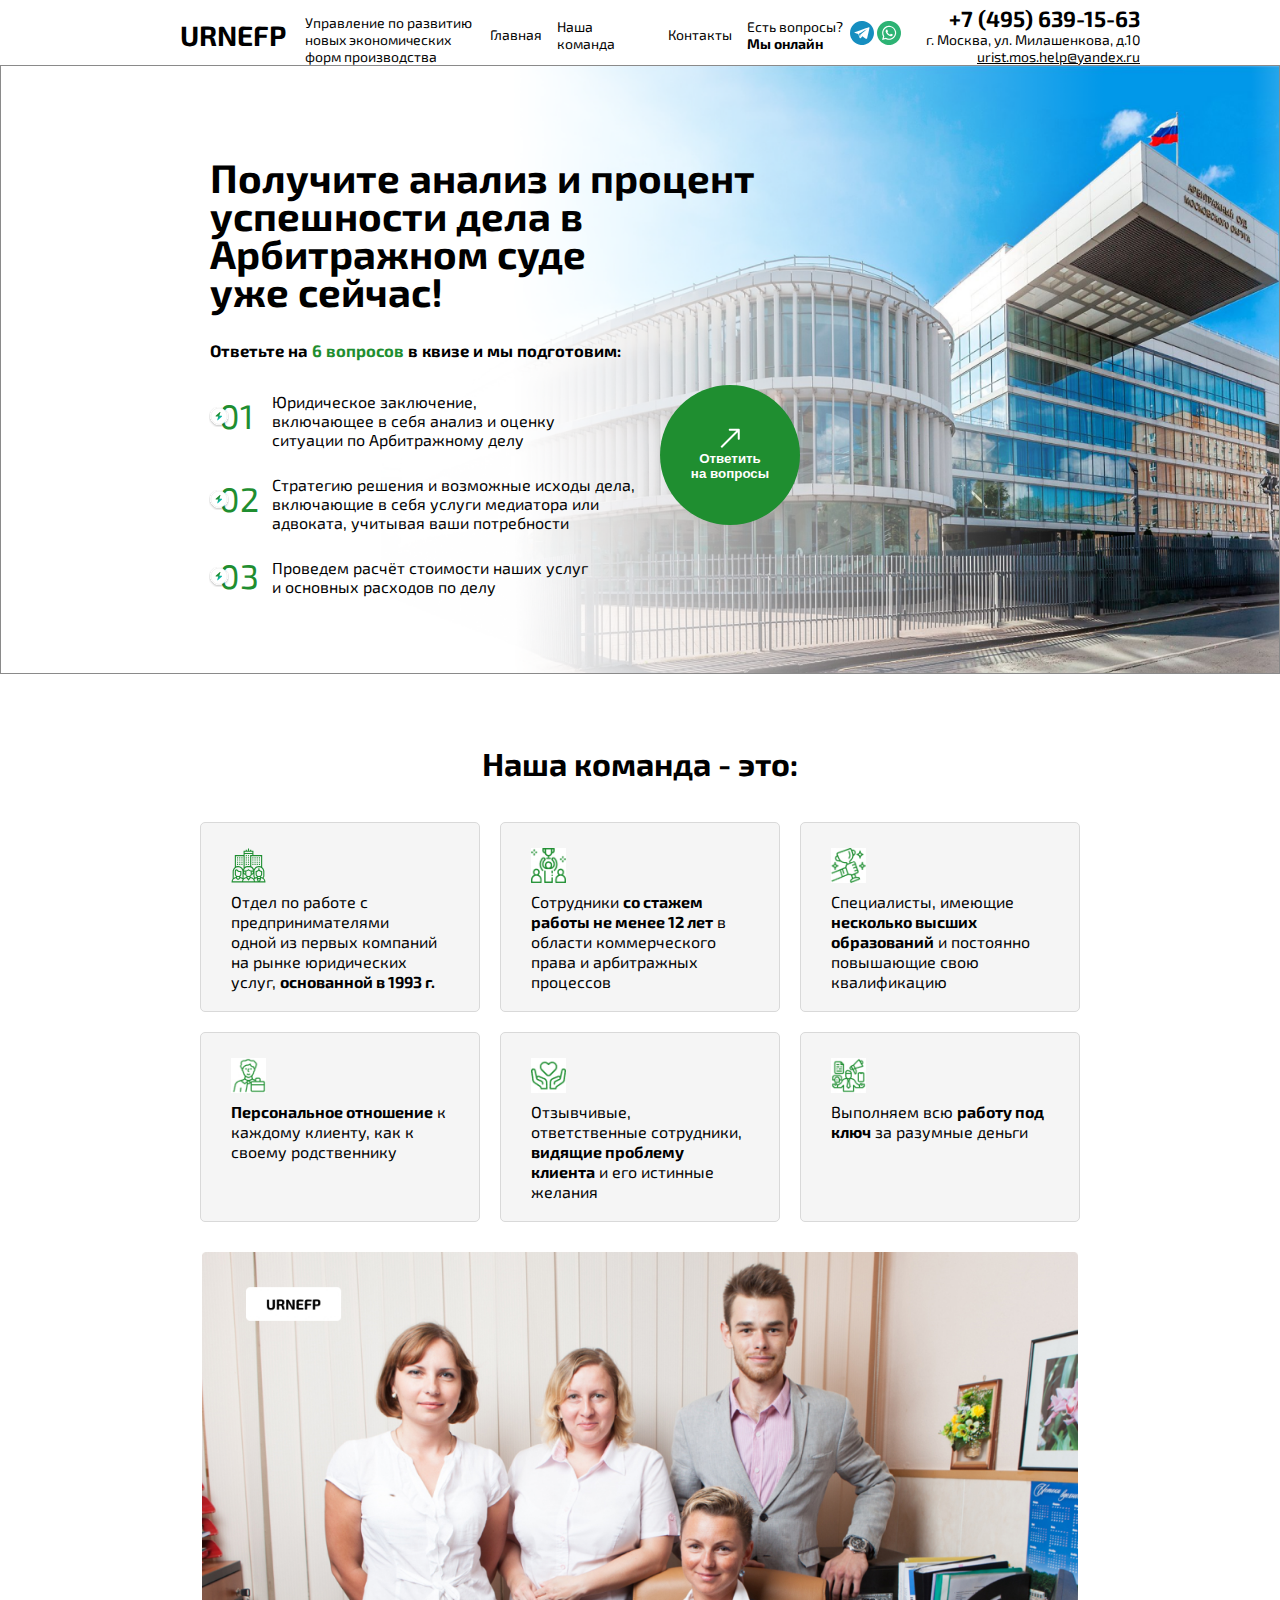
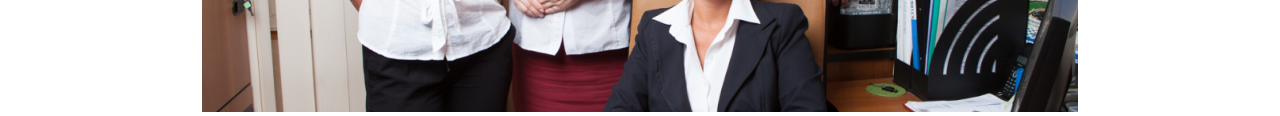
==== index.html @ f5470af8 "added section my-team" ====
<!DOCTYPE html>
<html lang="en">
	<head>
		<meta charset="UTF-8" />
		<meta name="viewport" content="width=device-width, initial-scale=1.0" />
		<title>Оказание юридических услуг</title>
		<link rel="icon" href="https://polotnos.cdnbro.com/posts/0732688-notarius-klipart-55.jpg">
		<link rel="stylesheet" href="style.css" />
		<link rel="preconnect" href="https://fonts.googleapis.com" />
		<link rel="preconnect" href="https://fonts.gstatic.com" crossorigin />
		<link
			href="https://fonts.googleapis.com/css2?family=DM+Sans:opsz,wght@9..40,200;9..40,400;9..40,700&family=Exo+2:ital,wght@0,100..900;1,100..900&display=swap"
			rel="stylesheet"
		/>
	</head>
	<body>
		<header class="header">
			<div class="menu">
				<ul class="menu__list">
					<li class="menu__item logo">
						<h1 class="logo__title">URNEFP</h1>
						<span class="logo__text">
							Управление по развитию новых экономических форм производства
						</span>
					</li>
					<li class="menu__item">
						<ul class="submenu__list">
							<li class="submenu__item">
								<a href="#" class="submenu__link">Главная</a>
							</li>
							<li class="submenu__item">
								<a href="#" class="submenu__link">Наша команда</a>
							</li>
							<li class="submenu__item">
								<a href="#" class="submenu__link">Контакты</a>
							</li>
						</ul>
					</li>
					<li class="menu__item questions__icons">
						<div class="questions">Есть вопросы?<br><b>Мы онлайн</b></div>
							<div class="icons"><?xml version="1.0" standalone="no"?>
							<svg
								version="1.0"
								xmlns="http://www.w3.org/2000/svg"
								width="24"
								height="24"
								viewBox="0 0 512.000000 512.000000"
								preserveAspectRatio="xMidYMid meet"
							>
								<g
									transform="translate(0.000000,512.000000) scale(0.100000,-0.100000)"
									fill="#168ec0"
									stroke="none"
								>
									<path
										d="M2398 5109 c-612 -35 -1199 -301 -1644 -744 -519 -517 -789 -1229
									-743 -1958 12 -186 30 -308 74 -481 44 -176 90 -299 185 -492 126 -258 282
									-476 485 -679 411 -411 955 -674 1525 -735 151 -17 442 -14 595 5 1070 132
									1943 927 2180 1982 102 458 69 986 -90 1420 -20 54 -72 171 -115 260 -294 600
									-805 1056 -1441 1283 -195 71 -448 124 -639 135 -198 12 -239 12 -372 4z
									m1675 -1313 c52 -21 87 -70 87 -121 0 -52 -495 -2246 -515 -2286 -26 -50 -73
									-74 -141 -74 -69 0 -29 -24 -599 363 l-250 169 -195 -184 c-107 -102 -207
									-191 -222 -199 -51 -27 -119 -13 -160 33 -10 11 -81 206 -159 434 -77 228
									-142 415 -143 416 -1 1 -175 49 -386 107 -427 117 -430 119 -430 196 0 26 7
									47 23 64 17 20 334 138 1507 560 817 294 1500 535 1518 536 18 0 47 -6 65 -14z"
									/>
									<path
										d="M2745 2895 c-515 -295 -815 -473 -824 -488 -13 -21 -5 -51 98 -360
									62 -185 116 -337 120 -337 4 0 20 101 35 225 15 124 29 232 32 239 3 7 315
									267 695 577 544 444 689 568 687 584 -2 11 -10 21 -18 22 -8 2 -379 -206 -825
									-462z"
									/>
								</g>
							</svg>
							<svg version="1.0" xmlns="http://www.w3.org/2000/svg"
							width="24" height="24" viewBox="0 0 512.000000 512.000000"
							preserveAspectRatio="xMidYMid meet">

								<g transform="translate(0.000000,512.000000) scale(0.100000,-0.100000)"
								fill="#2db374" stroke="none">
								<path d="M2315 5109 c-800 -83 -1501 -518 -1927 -1196 -604 -961 -490 -2237
								274 -3068 425 -462 951 -737 1583 -827 119 -17 512 -16 635 1 622 86 1148 360
								1572 820 349 378 572 862 650 1406 17 118 17 512 0 630 -59 416 -191 769 -410
								1099 -92 140 -185 254 -315 385 -399 404 -893 653 -1462 737 -123 18 -478 26
								-600 13z m555 -1044 c608 -118 1084 -597 1197 -1205 24 -131 24 -410 -1 -535
								-121 -613 -573 -1071 -1186 -1202 -128 -27 -459 -25 -590 4 -113 25 -237 67
								-341 115 l-75 35 -389 -102 c-246 -65 -391 -98 -392 -91 -2 6 44 179 100 385
								l103 374 -43 86 c-49 97 -102 254 -130 381 -14 66 -18 129 -18 285 0 173 3
								214 23 304 145 645 666 1114 1317 1185 81 8 342 -3 425 -19z"/>
								<path d="M2495 3834 c-141 -19 -192 -30 -275 -56 -437 -139 -762 -506 -851
								-963 -20 -102 -18 -359 4 -462 33 -154 83 -281 163 -414 l33 -55 -61 -222
								c-33 -123 -58 -225 -55 -228 3 -3 107 21 231 54 l227 60 95 -50 c178 -94 342
								-137 549 -145 478 -18 923 244 1142 673 56 110 104 250 124 364 19 106 16 325
								-5 433 -97 500 -493 898 -987 992 -83 15 -279 27 -334 19z m-302 -572 c22 -24
								147 -329 147 -359 0 -33 -14 -57 -71 -126 -27 -32 -49 -67 -49 -77 0 -31 100
								-170 180 -250 83 -83 157 -136 270 -192 114 -57 121 -55 214 58 74 90 81 96
								110 91 17 -3 103 -40 191 -84 l160 -78 3 -48 c5 -80 -23 -155 -77 -208 -128
								-124 -287 -145 -508 -68 -304 106 -518 272 -756 587 -118 158 -187 341 -172
								462 14 117 84 245 158 291 44 26 176 27 200 1z"/>
								</g>
							</svg>
						</div>
					</li>
					<li class="menu__item">
						<address>
							<a class="number" href="">+7 (495) 639-15-63</a>
							<a class="street" href="">г. Москва, ул. Милашенкова, д.10</a>
							<a class="mail" href="">urist.mos.help@yandex.ru</a>
						</address>
					</li>
				</ul>
				</div>
			</div>
		</header>
		<main class="main">
			<section class="container">
				<div class="content">
					<h1 class="content__title">
						Получите анализ и процент успешности дела в Арбитражном суде<br> уже сейчас!
					</h1>
					<h5 class="content__subtitle">
						Ответьте на <span class="green__text">6 вопросов</span> в квизе и мы подготовим:
					</h5>
					<ul class="content__list">
						<li class="content__list__item">
							<img src="/images/marker.svg" class="marker"><span class="list__first green__text">01</span>
							<p class="content__list__text">
								Юридическое заключение,<br> 
								включающее в себя анализ и оценку<br> ситуации по Арбитражному делу
							</p>
						</li>
						<li class="content__list__item">
							<img src="/images/marker.svg" class="marker"><span class="list__second green__text">02</span>
							<p class="content__list__text">
								Стратегию решения и возможные исходы дела,<br>
								включающие в себя услуги медиатора или<br> адвоката, учитывая ваши потребности
								
							</p>
							
						</li>
						<li class="content__list__item">
							<img src="/images/marker.svg" class="marker" style="top:32px"><span class="list__second green__text" style="top:34px">03</span>
							<p class="content__list__text">
								Проведем расчёт стоимости наших услуг<br>
							  и основных расходов по делу
							</p>
						</li>
					</ul>
				</div>
				<button class="btn">
						<a href="#">
							<figure>
								<img src="/images/arrow.svg">
							</figure>
							<p>Ответить<br> на вопросы</p>
						</a>
					</button>
			</section>
			<section class="my_team">
				<h1 class="my_team__title">Наша команда - это:</h1>
				<div class="my_team__desc">
					<div class="my_team__card_founded my__team_cards">
						<figure>
							<img class="my_team__pict" src="/images/card_founded.svg" alt="">
						</figure>
						<p class="card_founded__text">
							Отдел по работе с предпринимателями<br> одной из первых компаний на рынке юридических услуг, <strong>основанной в 1993 г.</strong>
						</p>
					</div>
					<div class="my_team__card_experience my__team_cards">
						<figure>
							<img class="my_team__pict" src="/images/card_experience.jpg" alt="">
						</figure>
						<p class="card_experience__text">
							Сотрудники <strong>со стажем работы не менее 12 лет</strong> в области коммерческого права и арбитражных процессов
						</p>
					</div>
					<div class="my_team__card_higher_educ my__team_cards">
						<figure>
							<img class="my_team__pict" src="/images/card_higher_educ.jpg" alt="">
						</figure>
						<p class="card_higher_educ__text">
							Специалисты, имеющие <strong>несколько высших образований</strong> и постоянно повышающие свою квалификацию
						</p>
					</div>
					
					<div class="my_team__card_relatives my__team_cards">
						<figure>
							<img class="my_team__pict" src="/images/card_relatives.jpg" alt="">
						</figure>
						<p class="card_relatives__text">
							<strong>Персональное отношение</strong> к каждому клиенту, как к своему родственнику
						</p>
					</div>
					<div class="my_team__card_issue my__team_cards">
						<figure>
							<img class="my_team__pict" src="/images/card_issue.jpg" alt="">
						</figure>
						<p class="card_issue__text">
							Отзывчивые, ответственные сотрудники, <strong>видящие проблему клиента</strong> и его истинные желания
						</p>
					</div>
					<div class="my_team__card_turnkey_work my__team_cards">
						<figure>
							<img class="my_team__pict" src="/images/card_turnkey_work.jpg" alt="">
						</figure>
						<p class="card_turnkey_work__text">
							Выполняем всю <strong>работу под ключ</strong> за разумные деньги
						</p>
					</div>
				</div>
				<figure class="my_team__our_pict">
					<img src="/images/my_team.jpg" alt="">
				</figure>
			</section>
		</main>
	</body>
</html>
---- style.css ----
*,
*::after,
*::before {
	box-sizing: border-box;
	margin: 0;
	padding: 0;
}

html {
	box-sizing: inherit;
}

body {
	font-family: 'Exo 2';
	font-weight: 400;
	font-size: 20px;
}

li {
	list-style-type: none;
}

a {
	text-decoration: none;
	color: black;
	display: block;
}

.green__text {
	color: #1f8e30;
}

.menu {
	display: flex;
	justify-content: center;
	align-items: center;
	margin-top: 4px;
}

.menu__list {
	display: flex;
	justify-content: space-between;
	align-items: center;
	gap: 15px;
	width: 1000px;
	font-size: 14px;
}

.submenu__list {
	display: flex;
	gap: 15px;
	width: 242px;
	align-items: center;
}

.logo {
	display: flex;
	justify-content: space-between;
	align-items: center;
	width: 500px;
}

.logo__title {
	margin-left: 40px;
	font-size: 28px;
}

.logo__text {
	margin-right: 0px;
	font-size: 14px;
	width: 170px;
	line-height: 17px;
	margin-top: 10px;
}

.questions__icons {
	display: flex;
	align-items: center;
	gap: 7px;
	width: 236px;
}

.questions {
	line-height: 17px;
}

address {
	font-style: normal;
	text-align: right;
	width: 220px;
}

.number {
	font-size: 22px;
	font-weight: bold;
}

.mail {
	text-decoration: underline;
}

.container {
	width: 100%;
	height: 609px;
	border: 1px solid #8a8a8a;
	background-image: url(/images/bg.png);
	background-position: 380px 0px;
	background-repeat: no-repeat;
	background-size: 1070px;
	display: flex;
	justify-content: center;
	align-items: center;
}

.content {
	margin-left: -120px;
	margin-top: 14px;
	max-width: 600px;
	flex-direction: column;
}

.content__title {
	line-height: 38px;
}

.content__subtitle {
	padding: 30px 0;
}

.content__list {
	font-size: 16px;
	margin-left: 62px;
}

.content__list__item {
	margin-bottom: 0px;
	line-height: 19px;
}

.content__list__item:nth-child(1) {
	margin-top: -24px;
}

.list__first {
	position: relative;
	left: -73px;
	top: 40px;
	font-size: 34px;
}

.marker {
	position: relative;
	height: 20px;
	z-index: 100;
	left: -63px;
	top: 38px;
}

.list__second {
	position: relative;
	left: -73px;
	top: 40px;
	font-size: 34px;
}

.btn {
	position: relative;
	left: -150px;
	top: 85px;
	height: 140px;
	width: 140px;
	font-weight: bold;
	color: white;
	border: 0px;
	background-color: #1f8e30;
	border-radius: 100px;
	& > a {
		color: white;
	}
}

.my_team {
	display: flex;
	justify-content: center;
	align-items: center;
	flex-flow: row wrap;
	gap: 30px;
}

.my_team__title {
	width: 100%;
	margin-top: 70px;
	margin-bottom: 10px;
	text-align: center;
	font-size: 32px;
	font-weight: 700;
}

.my_team__desc {
	display: flex;
	align-items: center;
	justify-content: center;
	width: 1100px;
	flex-flow: row wrap;
	gap: 20px;
}

.my__team_cards {
	width: 280px;
	height: 190px;
	border-radius: 5px;
	border: 1px solid #d9d9d9;
	background-color: #f5f5f5;
	padding: 30px 30px;
}

.my__team_cards p {
	font-size: 16px;
	line-height: 20px;
}

.my_team__pict {
	margin-top: -5px;
	margin-bottom: 5px;
	height: 35px;
}

.my_team__our_pict img {
	height: 460px;
	border-radius: 5px, 5px, 0px, 0px;
}
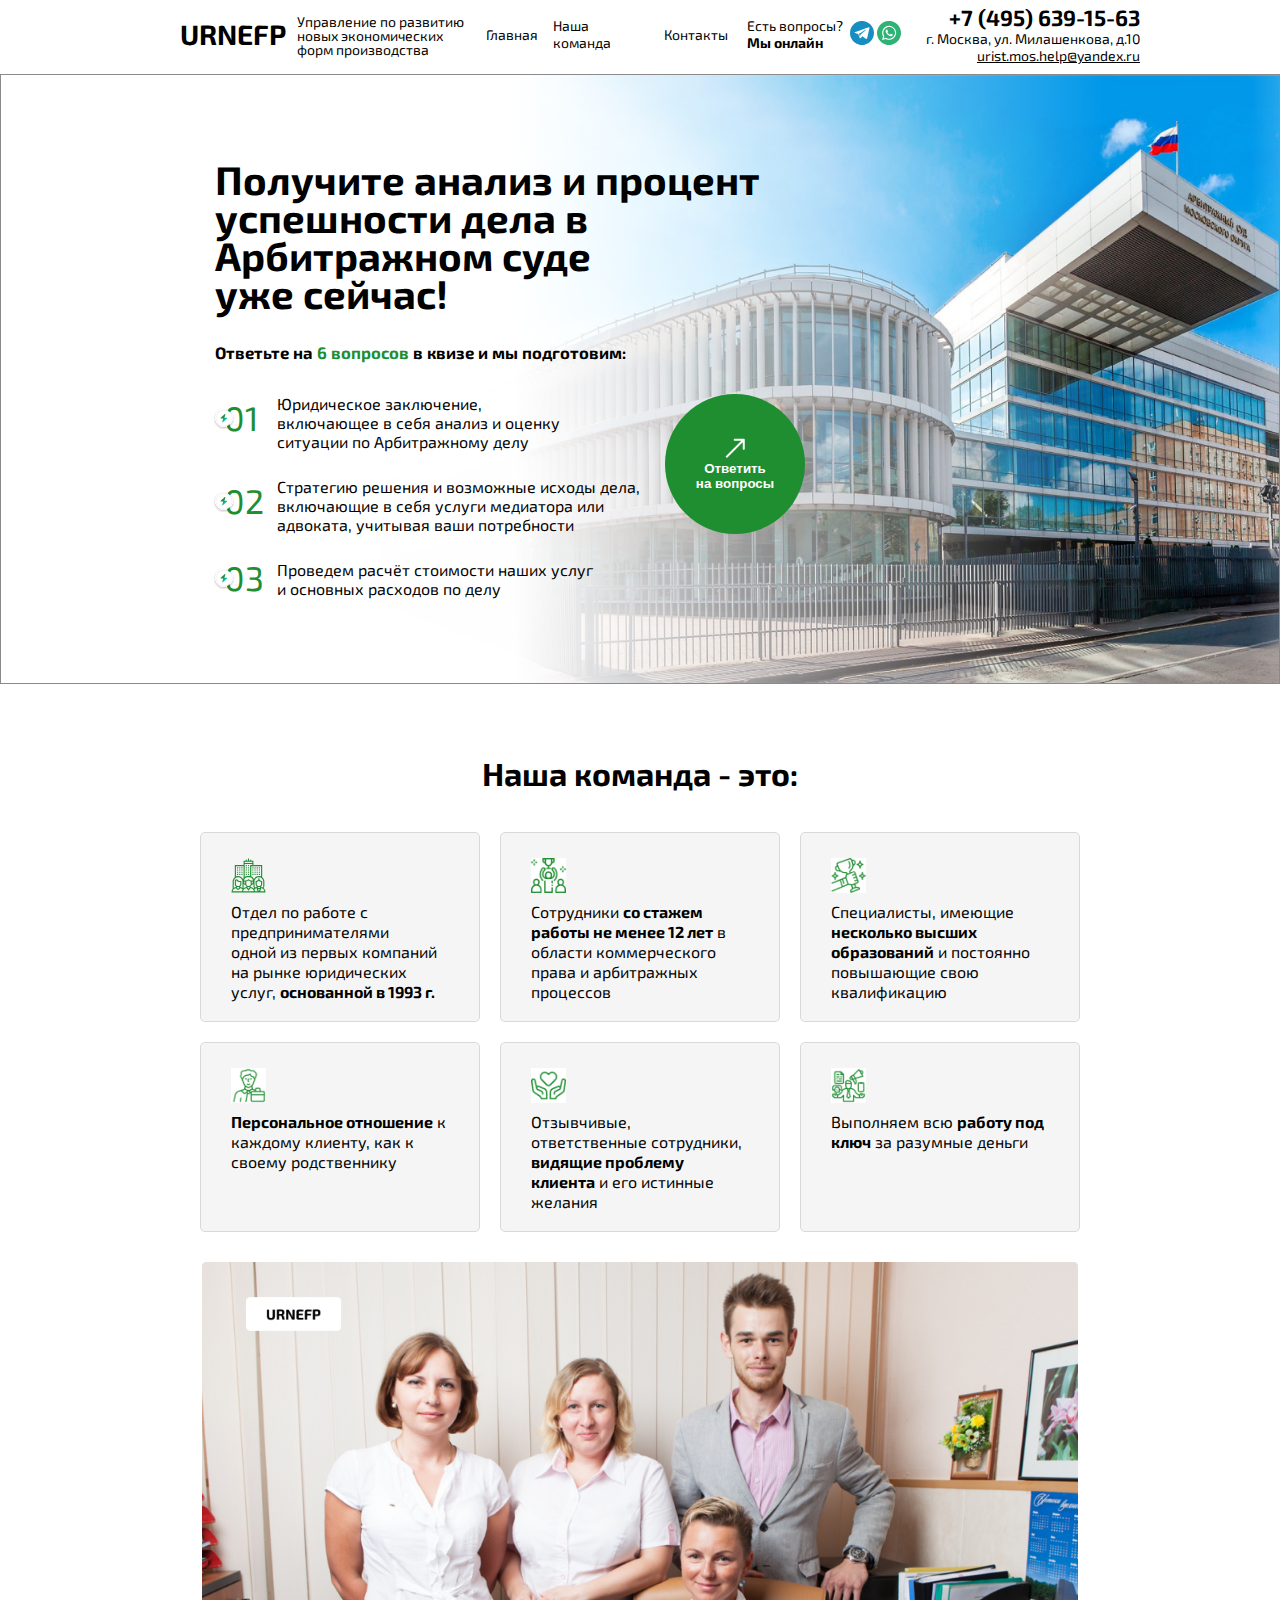
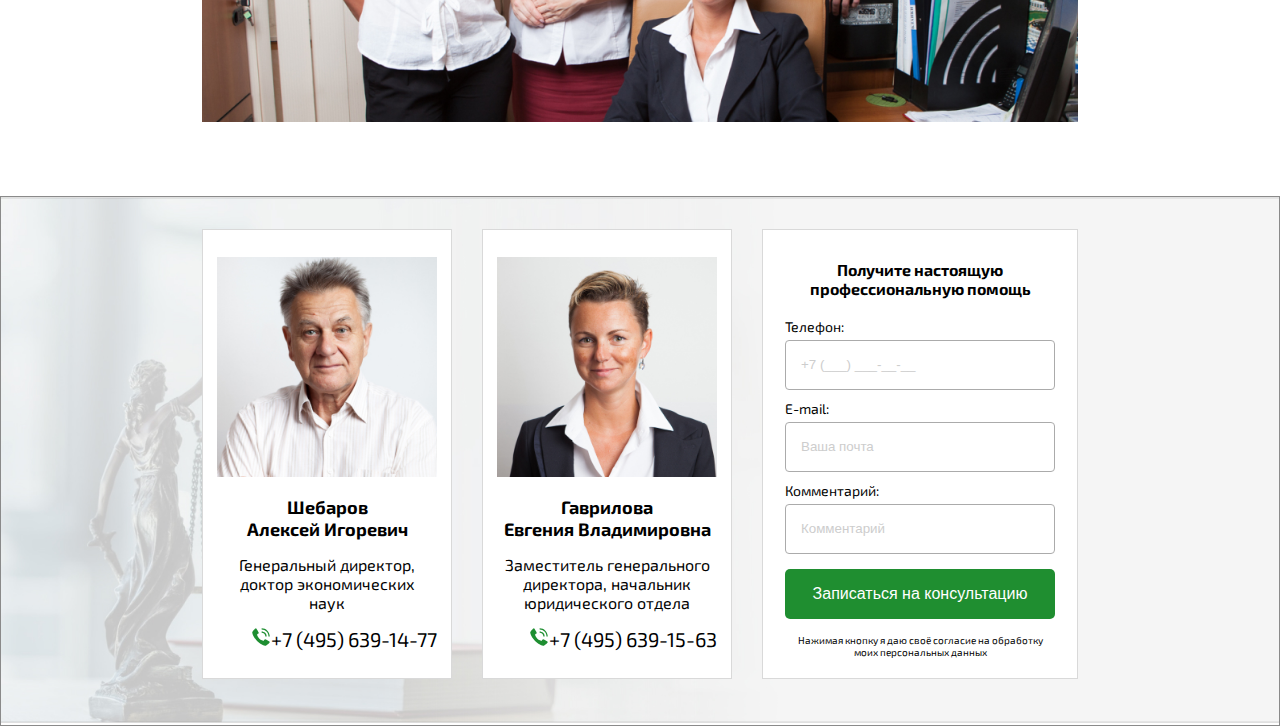
==== commit a873f0a2: "added section with administration cards and form" ====
--- a/index.html
+++ b/index.html
@@ -103,9 +103,9 @@
 					</li>
 					<li class="menu__item">
 						<address>
-							<a class="number" href="">+7 (495) 639-15-63</a>
+							<a class="number" href="tel:+74956391563">+7 (495) 639-15-63</a>
 							<a class="street" href="">г. Москва, ул. Милашенкова, д.10</a>
-							<a class="mail" href="">urist.mos.help@yandex.ru</a>
+							<a class="mail" href="mailto:urist.mos.help@yandex.ru">urist.mos.help@yandex.ru</a>
 						</address>
 					</li>
 				</ul>
@@ -213,6 +213,56 @@
 					<img src="/images/my_team.jpg" alt="">
 				</figure>
 			</section>
+			<section class="administration__help_form">
+				<div class="administration_container">
+
+					<div class="administration__card">
+						<figure class="administration__image">
+							<img src="/images/director_photo.jpg" alt="">
+						</figure>
+						<h3 class="administration__name">Шебаров<br> Алексей Игоревич</h3>
+						<div class="administration__desc">
+							<p>Генеральный директор, доктор экономических наук</p>
+						</div>
+						<address class="administration__telephone">
+							<a href="tel:+74956391477"><img src="/images/telephone_logo.svg" alt="">+7 (495) 639-14-77</a>
+						</address>
+					</div>
+
+					<div class="administration__card">
+						<figure class="administration__image">
+							<img src="/images/deputy_director_photo.jpg" alt="">
+						</figure>
+						<h3 class="administration__name">Гаврилова<br> Евгения Владимировна</h3>
+						<div class="administration__desc">
+							<p>Заместитель генерального директора, начальник юридического отдела</p>
+						</div>
+						<address class="administration__telephone">
+							<a href="tel:+74956391563"><img src="/images/telephone_logo.svg" alt="">+7 (495) 639-15-63</a>
+						</address>
+					</div>
+
+					<div class="help_form">
+						<h3 class="help_form__title">Получите настоящую профессиональную помощь</h3>
+						<form action="">
+							<label for="tel">Телефон:<br><input name="tel" type="tel" placeholder="+7 (___) ___-__-__"></label>
+							<label for="email">E-mail:<br><input name="email" type="email" placeholder="Ваша почта"></label>
+							<label for="comment">Комментарий:<br><input name="comment" type="text" placeholder="Комментарий"></label>
+						</form>
+						<div class="help_form__button">
+							<button>
+								<a href="#">Записаться на консультацию</a>
+							</button>
+						</div>
+						<div class="help_form__agree_desc">
+							<p>Нажимая кнопку я даю своё согласие на обработку моих персональных данных</p>
+						</div>
+
+					</div>
+
+				</div>
+
+			</section>
 		</main>
 	</body>
 </html>
--- a/style.css
+++ b/style.css
@@ -34,14 +34,15 @@
 	display: flex;
 	justify-content: center;
 	align-items: center;
-	margin-top: 4px;
+	padding-top: 4px;
+	padding-bottom: 10px;
 }
 
 .menu__list {
 	display: flex;
 	justify-content: space-between;
 	align-items: center;
-	gap: 15px;
+	gap: 19px;
 	width: 1000px;
 	font-size: 14px;
 }
@@ -66,11 +67,10 @@
 }
 
 .logo__text {
-	margin-right: 0px;
 	font-size: 14px;
 	width: 170px;
-	line-height: 17px;
-	margin-top: 10px;
+	line-height: 14px;
+	margin-top: 4px;
 }
 
 .questions__icons {
@@ -87,6 +87,7 @@
 address {
 	font-style: normal;
 	text-align: right;
+
 	width: 220px;
 }
 
@@ -100,21 +101,20 @@
 }
 
 .container {
+	display: flex;
+	justify-content: center;
+	align-items: center;
 	width: 100%;
-	height: 609px;
+	height: 610px;
 	border: 1px solid #8a8a8a;
 	background-image: url(/images/bg.png);
 	background-position: 380px 0px;
 	background-repeat: no-repeat;
 	background-size: 1070px;
-	display: flex;
-	justify-content: center;
-	align-items: center;
 }
 
 .content {
-	margin-left: -120px;
-	margin-top: 14px;
+	margin-left: -110px;
 	max-width: 600px;
 	flex-direction: column;
 }
@@ -185,6 +185,7 @@
 	align-items: center;
 	flex-flow: row wrap;
 	gap: 30px;
+	margin-bottom: 70px;
 }
 
 .my_team__title {
@@ -229,3 +230,124 @@
 	height: 460px;
 	border-radius: 5px, 5px, 0px, 0px;
 }
+
+.administration__help_form {
+	display: flex;
+	justify-content: center;
+	align-items: center;
+	border: 0.5px solid #8a8a8a;
+	height: 530px;
+	background-image: url(/images/bg_help_form.jpg);
+	background-size: 1530px;
+	background-repeat: no-repeat;
+}
+
+.administration_container {
+	display: flex;
+	justify-content: center;
+	align-items: center;
+	gap: 30px;
+	width: 876px;
+	margin-top: -65px;
+}
+
+.administration__card {
+	display: flex;
+	justify-content: center;
+	align-items: center;
+	flex-direction: column;
+	gap: 15px;
+	width: 250px;
+	height: 450px;
+	border: 1px solid black;
+	text-align: center;
+	margin-top: 50px;
+	padding: 20px;
+	background-color: #ffffff;
+	border: 1px solid #d9d9d9;
+}
+
+.administration__image img {
+	height: 220px;
+}
+
+.administration__name {
+	font-size: 18px;
+}
+
+.administration__desc {
+	font-size: 16px;
+}
+
+.help_form {
+	margin-top: 50px;
+	display: flex;
+	gap: 10px;
+	flex-direction: column;
+	align-items: center;
+	width: 100%;
+	height: 450px;
+	background-color: #ffffff;
+	border: 1px solid #d9d9d9;
+}
+
+.help_form__title {
+	text-align: center;
+	font-size: 16px;
+	padding: 30px 10px 10px 10px;
+}
+
+form {
+	display: flex;
+	flex-direction: column;
+	justify-content: center;
+	align-items: center;
+	gap: 10px;
+}
+
+form > label {
+	font-size: 14px;
+}
+
+label > input {
+	border: 1px solid #ababab;
+	background-color: #ffffff;
+	width: 270px;
+	height: 50px;
+	padding: 20px 15px;
+	border-radius: 4px;
+	margin: 5px 0px 0px 0px;
+}
+
+label > input::placeholder {
+	color: #cdcdcd;
+}
+
+.help_form__button {
+	display: flex;
+	justify-content: center;
+	align-items: center;
+	height: 60px;
+}
+
+.help_form__button button {
+	width: 270px;
+	height: 50px;
+	padding: 10px, 0px;
+	background-color: #1f8e30;
+	border: 0px;
+	border-radius: 5px;
+	& > a {
+		color: #ffffff;
+		font-size: 16px;
+	}
+}
+
+.help_form__agree_desc {
+	font-size: 10px;
+}
+
+.help_form__agree_desc {
+	text-align: center;
+	width: 270px;
+}
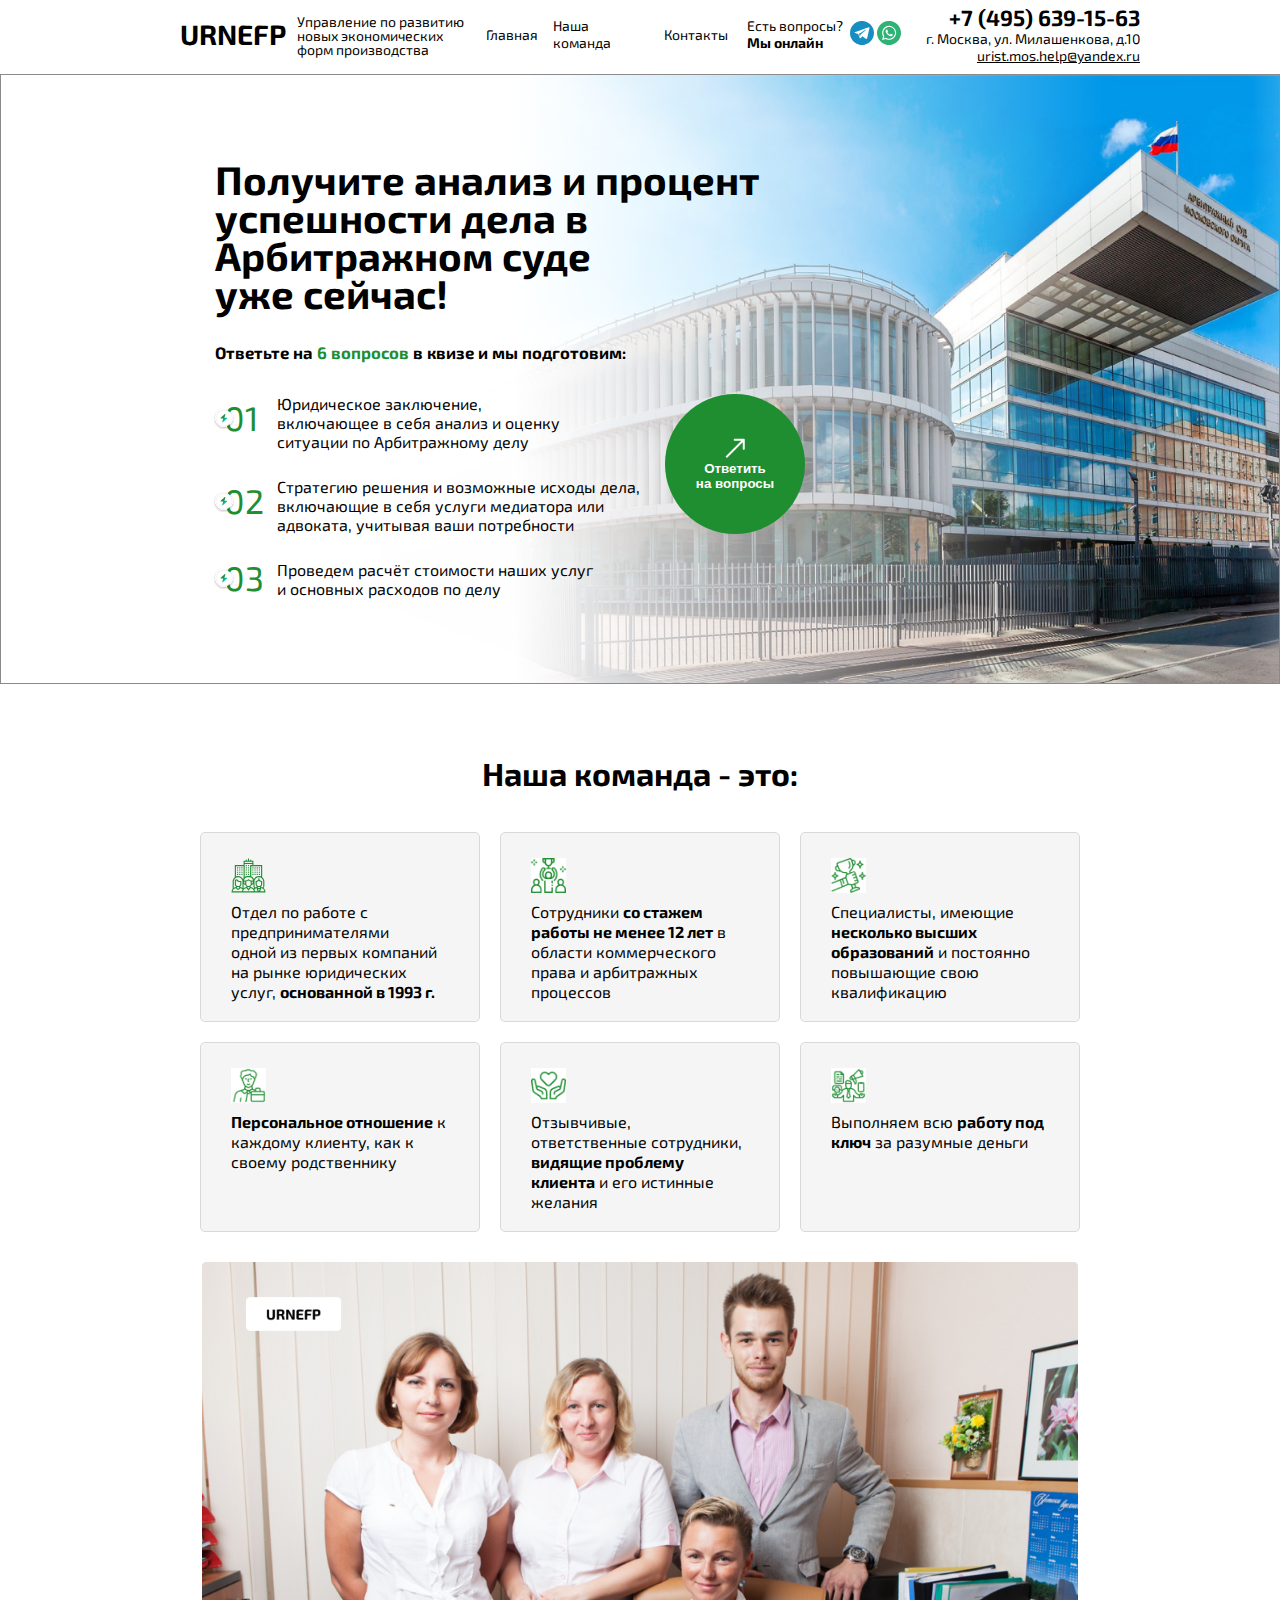
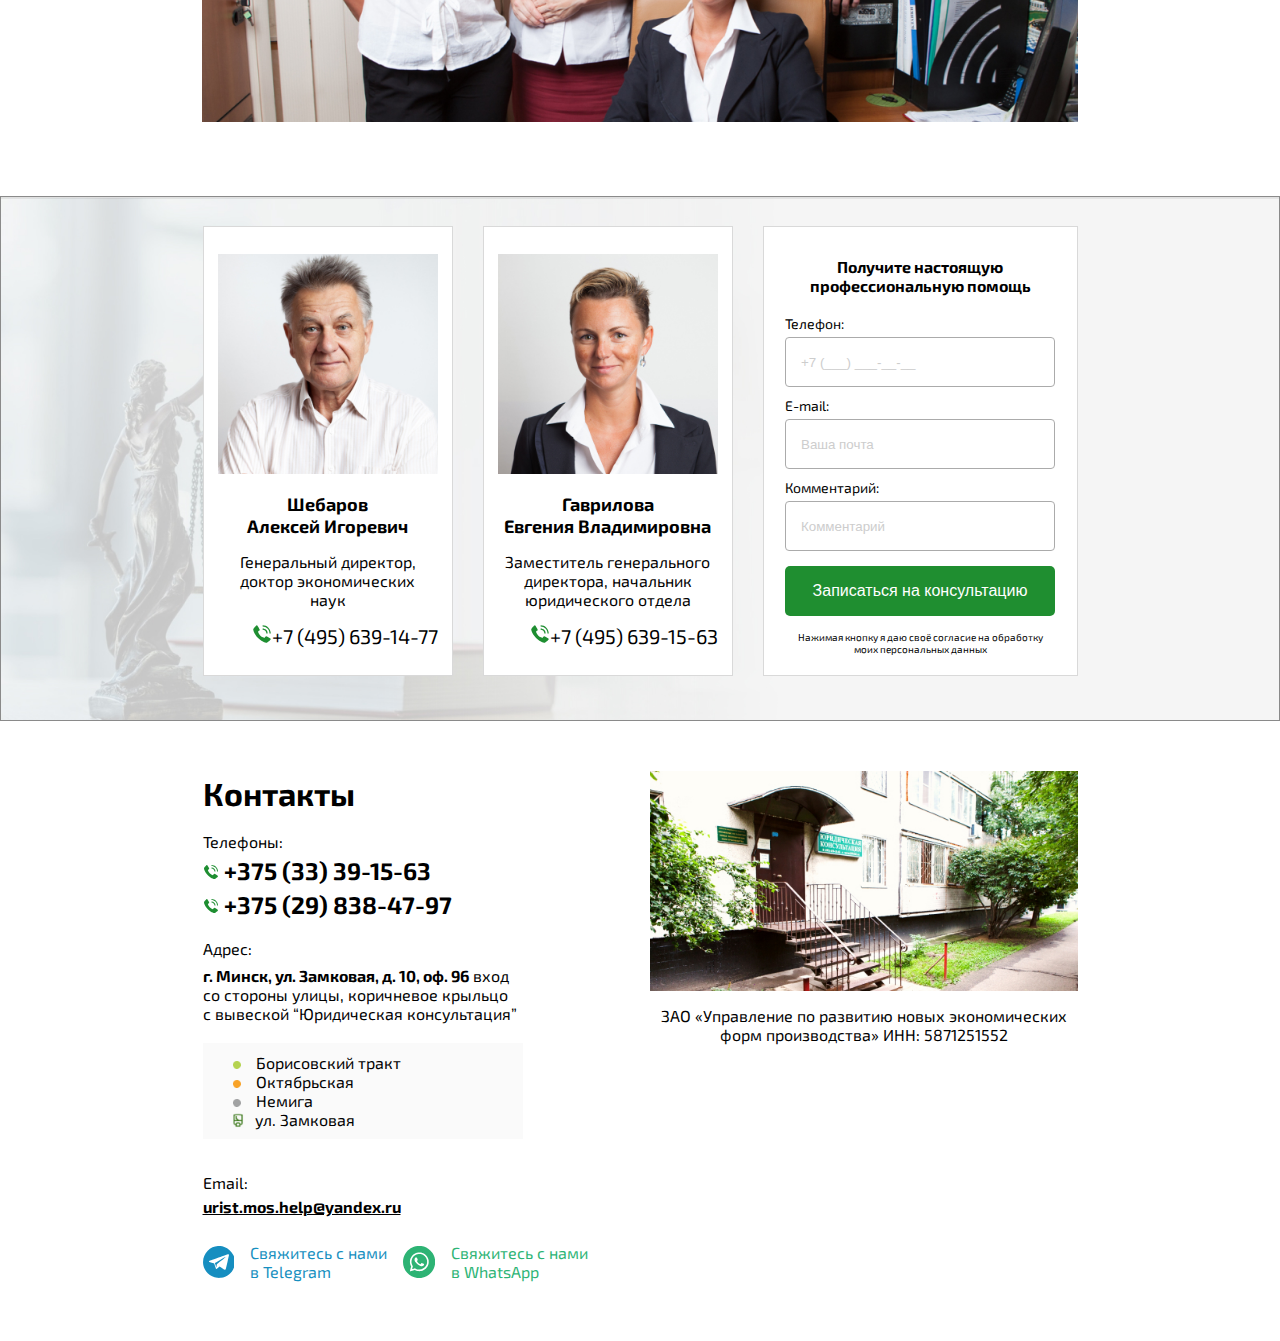
==== commit 8070b0ec: "added section 'contacts'" ====
--- a/index.html
+++ b/index.html
@@ -263,6 +263,124 @@
 				</div>
 
 			</section>
+			<section class="contacts">
+				<div class="contacts__container">
+					<div class="contacts__info">
+						<h1 class="contacts__info_title">Контакты</h1>	
+						<address class="contacts__info_numbers">
+							<span>Телефоны:</span>
+							<a href="tel:+375336391563"><img src="/images/telephone_logo.svg" alt="">
+								+375 (33) 39-15-63
+							</a>
+							<a href="tel:+375298384797"><img src="/images/telephone_logo.svg" alt="">
+								+375 (29) 838-47-97
+							</a>
+						</address>
+						<div class="contacts__info_address">
+								<span>Адрес:</span>
+								<br>
+								<p>
+									<b>г. Минск, ул. Замковая, д. 10, оф. 96</b> вход со стороны улицы, коричневое крыльцо с вывеской “Юридическая консультация”
+								</p>
+						</div>
+						<div class="contacts__info_metro-way">
+							<ul class="contacts__info_metro-way_list">
+								<li class="contacts__info_metro-way_list-item metro-way_list-item-green">
+									Борисовский тракт
+								</li>
+								<li class="contacts__info_metro-way_list-item metro-way_list-item-orange">
+									Октябрьская
+								</li>
+								<li class="contacts__info_metro-way_list-item metro-way_list-item-gray">
+									Немига
+								</li>
+								<li class="contacts__info_metro-way_list-item metro-way_list-item-exit">
+									ул. Замковая
+								</li>
+							</ul>
+						</div>
+						<address class="contacts__info_email">
+							<span>Email:</span>
+							<a href="mailto:urist.mos.help@yandex.ru">urist.mos.help@yandex.ru</a>
+						</address>
+						<div class="contacts__info_call-with-me">
+							<div class="contacts__info_call-with-me__tg">
+								<svg
+								version="1.0"
+								xmlns="http://www.w3.org/2000/svg"
+								width="50"
+								height="50"
+								viewBox="0 0 512.000000 512.000000"
+								preserveAspectRatio="xMidYMid meet"
+							>
+								<g
+									transform="translate(0.000000,512.000000) scale(0.100000,-0.100000)"
+									fill="#168ec0"
+									stroke="none"
+								>
+									<path
+										d="M2398 5109 c-612 -35 -1199 -301 -1644 -744 -519 -517 -789 -1229
+									-743 -1958 12 -186 30 -308 74 -481 44 -176 90 -299 185 -492 126 -258 282
+									-476 485 -679 411 -411 955 -674 1525 -735 151 -17 442 -14 595 5 1070 132
+									1943 927 2180 1982 102 458 69 986 -90 1420 -20 54 -72 171 -115 260 -294 600
+									-805 1056 -1441 1283 -195 71 -448 124 -639 135 -198 12 -239 12 -372 4z
+									m1675 -1313 c52 -21 87 -70 87 -121 0 -52 -495 -2246 -515 -2286 -26 -50 -73
+									-74 -141 -74 -69 0 -29 -24 -599 363 l-250 169 -195 -184 c-107 -102 -207
+									-191 -222 -199 -51 -27 -119 -13 -160 33 -10 11 -81 206 -159 434 -77 228
+									-142 415 -143 416 -1 1 -175 49 -386 107 -427 117 -430 119 -430 196 0 26 7
+									47 23 64 17 20 334 138 1507 560 817 294 1500 535 1518 536 18 0 47 -6 65 -14z"
+									/>
+									<path
+										d="M2745 2895 c-515 -295 -815 -473 -824 -488 -13 -21 -5 -51 98 -360
+									62 -185 116 -337 120 -337 4 0 20 101 35 225 15 124 29 232 32 239 3 7 315
+									267 695 577 544 444 689 568 687 584 -2 11 -10 21 -18 22 -8 2 -379 -206 -825
+									-462z"
+									/>
+								</g>
+								</svg>
+								<a href="#">Свяжитесь с нами в Telegram</a>
+							</div>
+							<div class="contacts__info_call-with-me__whatsapp">
+								<svg version="1.0" xmlns="http://www.w3.org/2000/svg"
+							width="52" height="52" viewBox="0 0 512.000000 512.000000"
+							preserveAspectRatio="xMidYMid meet">
+
+								<g transform="translate(0.000000,512.000000) scale(0.100000,-0.100000)"
+								fill="#2db374" stroke="none">
+								<path d="M2315 5109 c-800 -83 -1501 -518 -1927 -1196 -604 -961 -490 -2237
+								274 -3068 425 -462 951 -737 1583 -827 119 -17 512 -16 635 1 622 86 1148 360
+								1572 820 349 378 572 862 650 1406 17 118 17 512 0 630 -59 416 -191 769 -410
+								1099 -92 140 -185 254 -315 385 -399 404 -893 653 -1462 737 -123 18 -478 26
+								-600 13z m555 -1044 c608 -118 1084 -597 1197 -1205 24 -131 24 -410 -1 -535
+								-121 -613 -573 -1071 -1186 -1202 -128 -27 -459 -25 -590 4 -113 25 -237 67
+								-341 115 l-75 35 -389 -102 c-246 -65 -391 -98 -392 -91 -2 6 44 179 100 385
+								l103 374 -43 86 c-49 97 -102 254 -130 381 -14 66 -18 129 -18 285 0 173 3
+								214 23 304 145 645 666 1114 1317 1185 81 8 342 -3 425 -19z"/>
+								<path d="M2495 3834 c-141 -19 -192 -30 -275 -56 -437 -139 -762 -506 -851
+								-963 -20 -102 -18 -359 4 -462 33 -154 83 -281 163 -414 l33 -55 -61 -222
+								c-33 -123 -58 -225 -55 -228 3 -3 107 21 231 54 l227 60 95 -50 c178 -94 342
+								-137 549 -145 478 -18 923 244 1142 673 56 110 104 250 124 364 19 106 16 325
+								-5 433 -97 500 -493 898 -987 992 -83 15 -279 27 -334 19z m-302 -572 c22 -24
+								147 -329 147 -359 0 -33 -14 -57 -71 -126 -27 -32 -49 -67 -49 -77 0 -31 100
+								-170 180 -250 83 -83 157 -136 270 -192 114 -57 121 -55 214 58 74 90 81 96
+								110 91 17 -3 103 -40 191 -84 l160 -78 3 -48 c5 -80 -23 -155 -77 -208 -128
+								-124 -287 -145 -508 -68 -304 106 -518 272 -756 587 -118 158 -187 341 -172
+								462 14 117 84 245 158 291 44 26 176 27 200 1z"/>
+								</g>
+								</svg>
+								<a href="#">Свяжитесь с нами в WhatsApp</a>
+							</div>
+						</div>
+					</div>
+					<div class="contacts__map">
+						<img src="./images/place_tribunal_photo.jpg" alt="">
+						<script type="text/javascript" charset="utf-8" async src="https://api-maps.yandex.ru/services/constructor/1.0/js/?um=constructor%3A9b0b58cb18b2513bdede91338a245a156dfb18046d193e7bc371ff586e5b4ec9&amp;width=438&amp;height=240&amp;lang=ru_RU&amp;scroll=true"></script>
+						<p>
+							ЗАО «Управление по развитию новых экономических форм производства»  ИНН: 5871251552
+						</p>
+					</div>
+				</div>
+			</section>
 		</main>
 	</body>
 </html>
--- a/style.css
+++ b/style.css
@@ -236,7 +236,7 @@
 	justify-content: center;
 	align-items: center;
 	border: 0.5px solid #8a8a8a;
-	height: 530px;
+	height: 525px;
 	background-image: url(/images/bg_help_form.jpg);
 	background-size: 1530px;
 	background-repeat: no-repeat;
@@ -247,7 +247,7 @@
 	justify-content: center;
 	align-items: center;
 	gap: 30px;
-	width: 876px;
+	width: 875px;
 	margin-top: -65px;
 }
 
@@ -351,3 +351,140 @@
 	text-align: center;
 	width: 270px;
 }
+
+.contacts {
+	display: flex;
+	justify-content: center;
+	align-items: center;
+	height: 620px;
+}
+
+.contacts__container {
+	display: flex;
+	justify-content: center;
+	align-items: center;
+	max-width: 875px;
+	gap: 10px;
+}
+
+.contacts__info {
+	display: flex;
+	flex-wrap: wrap;
+	flex-direction: column;
+	text-align: left;
+	gap: 20px;
+	max-width: 50%;
+}
+
+.contacts__info_title {
+	font-size: 32px;
+}
+
+.contacts__info_numbers {
+	display: flex;
+	flex-wrap: wrap;
+	flex-direction: column;
+	gap: 5px;
+	text-align: left;
+	& > span {
+		font-size: 16px;
+	}
+	& > a {
+		font-weight: bold;
+		font-size: 24px;
+		min-width: 300px;
+		& > img {
+			height: 16px;
+		}
+	}
+}
+
+.contacts__info_address {
+	max-width: 315px;
+	font-size: 16px;
+	& > p {
+		margin-top: 8px;
+	}
+}
+
+.contacts__info_metro-way {
+	font-size: 16px;
+	background-color: #fafafa;
+	max-width: 320px;
+	padding: 10px 20px;
+	& > .contacts__info_metro-way_list {
+		padding-left: 25px;
+		& > .metro-way_list-item-green {
+			list-style-image: url(./images/green-marker.png);
+			padding: 0px 8px;
+		}
+		& > .metro-way_list-item-orange {
+			list-style-image: url(./images/orange-marker.png);
+			padding: 0px 8px;
+		}
+		& > .metro-way_list-item-gray {
+			list-style-image: url(./images/gray-marker.png);
+			padding: 0px 8px;
+		}
+		& > .metro-way_list-item-exit {
+			background-image: url(./images/exit-marker.png);
+			background-repeat: no-repeat;
+			background-position: 0px 3px;
+			margin-left: -15px;
+			padding-left: 22px;
+		}
+	}
+}
+
+.contacts__info_email {
+	display: flex;
+	flex-direction: column;
+	gap: 5px;
+	font-size: 16px;
+	padding-top: 14px;
+	text-align: left;
+	& > a {
+		font-weight: bold;
+		text-decoration: underline;
+	}
+}
+
+.contacts__info_call-with-me {
+	display: flex;
+	align-items: center;
+	gap: 10px;
+	font-size: 16px;
+	width: 500px;
+	& > .contacts__info_call-with-me__tg {
+		display: flex;
+		align-items: center;
+		gap: 16px;
+		width: 190px;
+		& > a {
+			color: #168fc0;
+		}
+	}
+	& > .contacts__info_call-with-me__whatsapp {
+		display: flex;
+		align-items: center;
+		gap: 16px;
+		width: 190px;
+		& > a {
+			color: #2db475;
+		}
+	}
+}
+
+.contacts__map {
+	text-align: center;
+	font-size: 16px;
+	height: 520px;
+	max-width: 50%;
+	& > p {
+		margin-top: 12px;
+	}
+	& > img {
+		height: 220px;
+		width: 100%;
+	}
+}
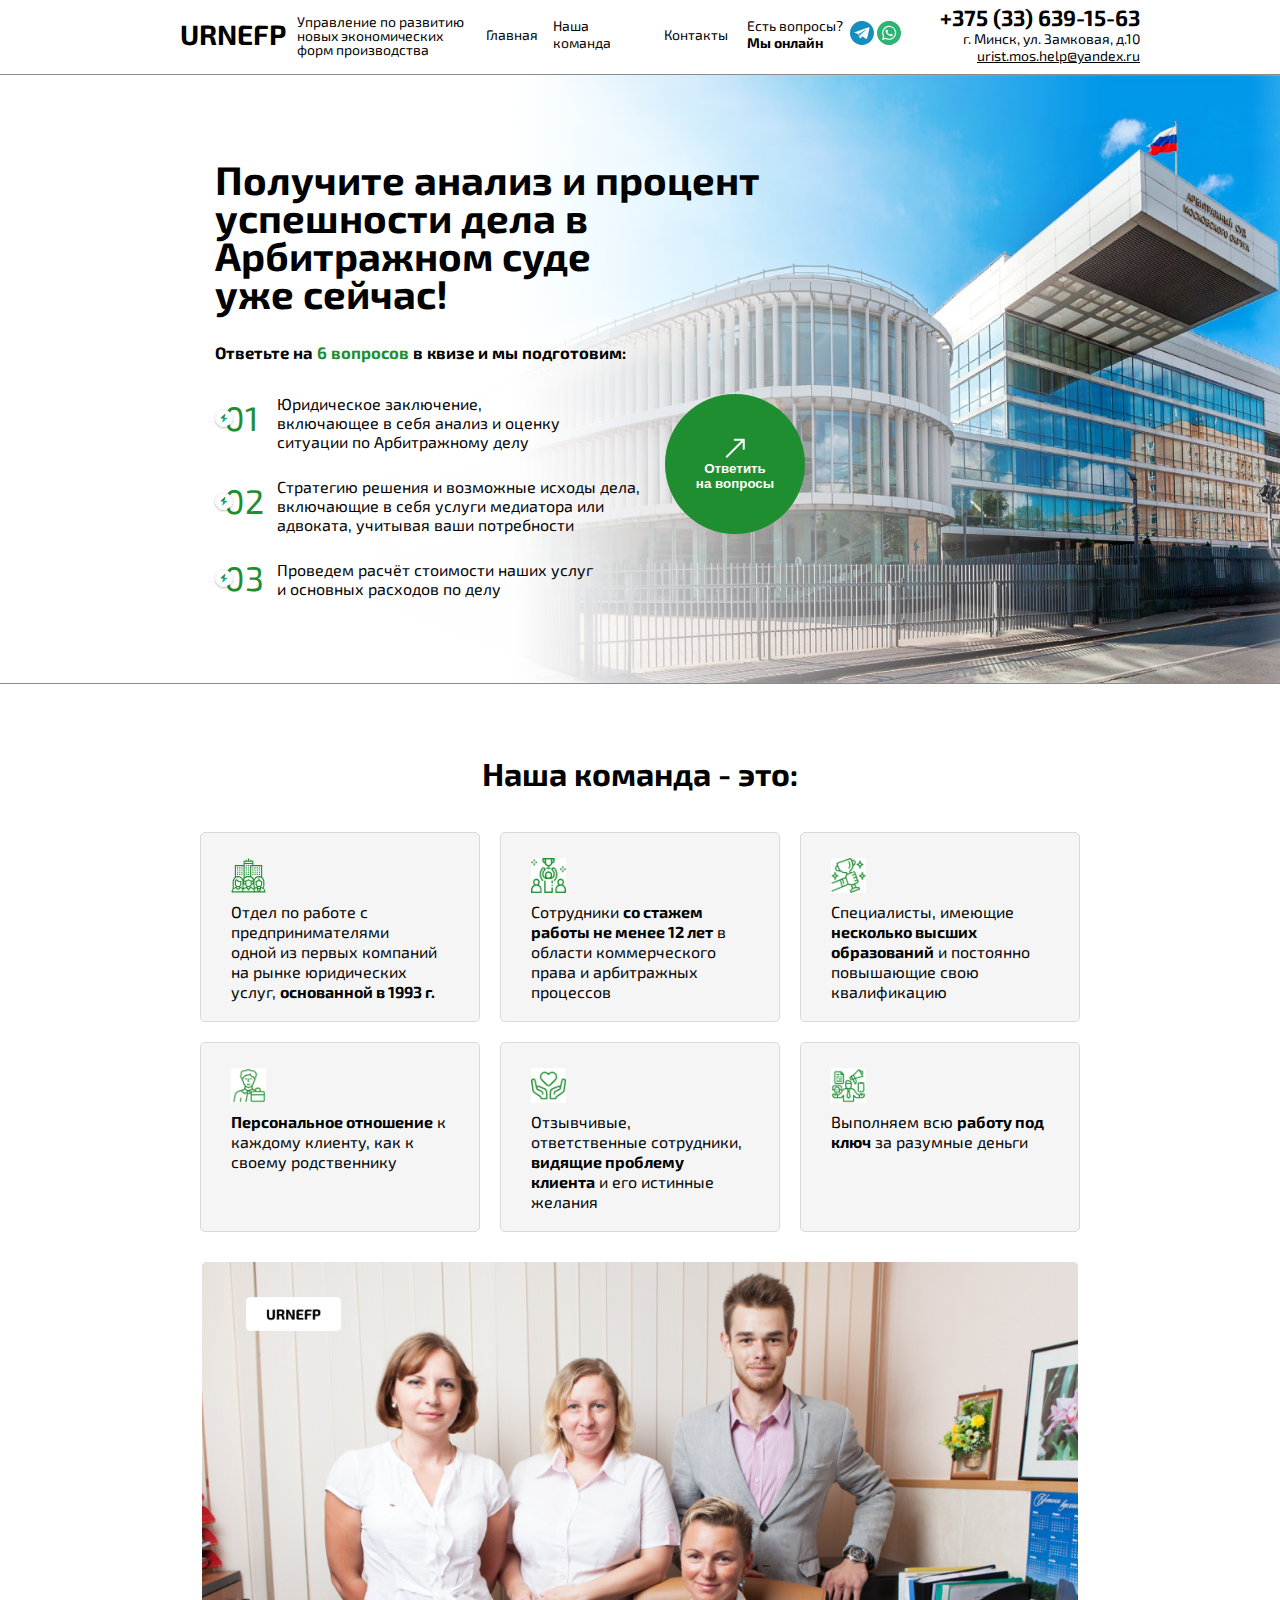
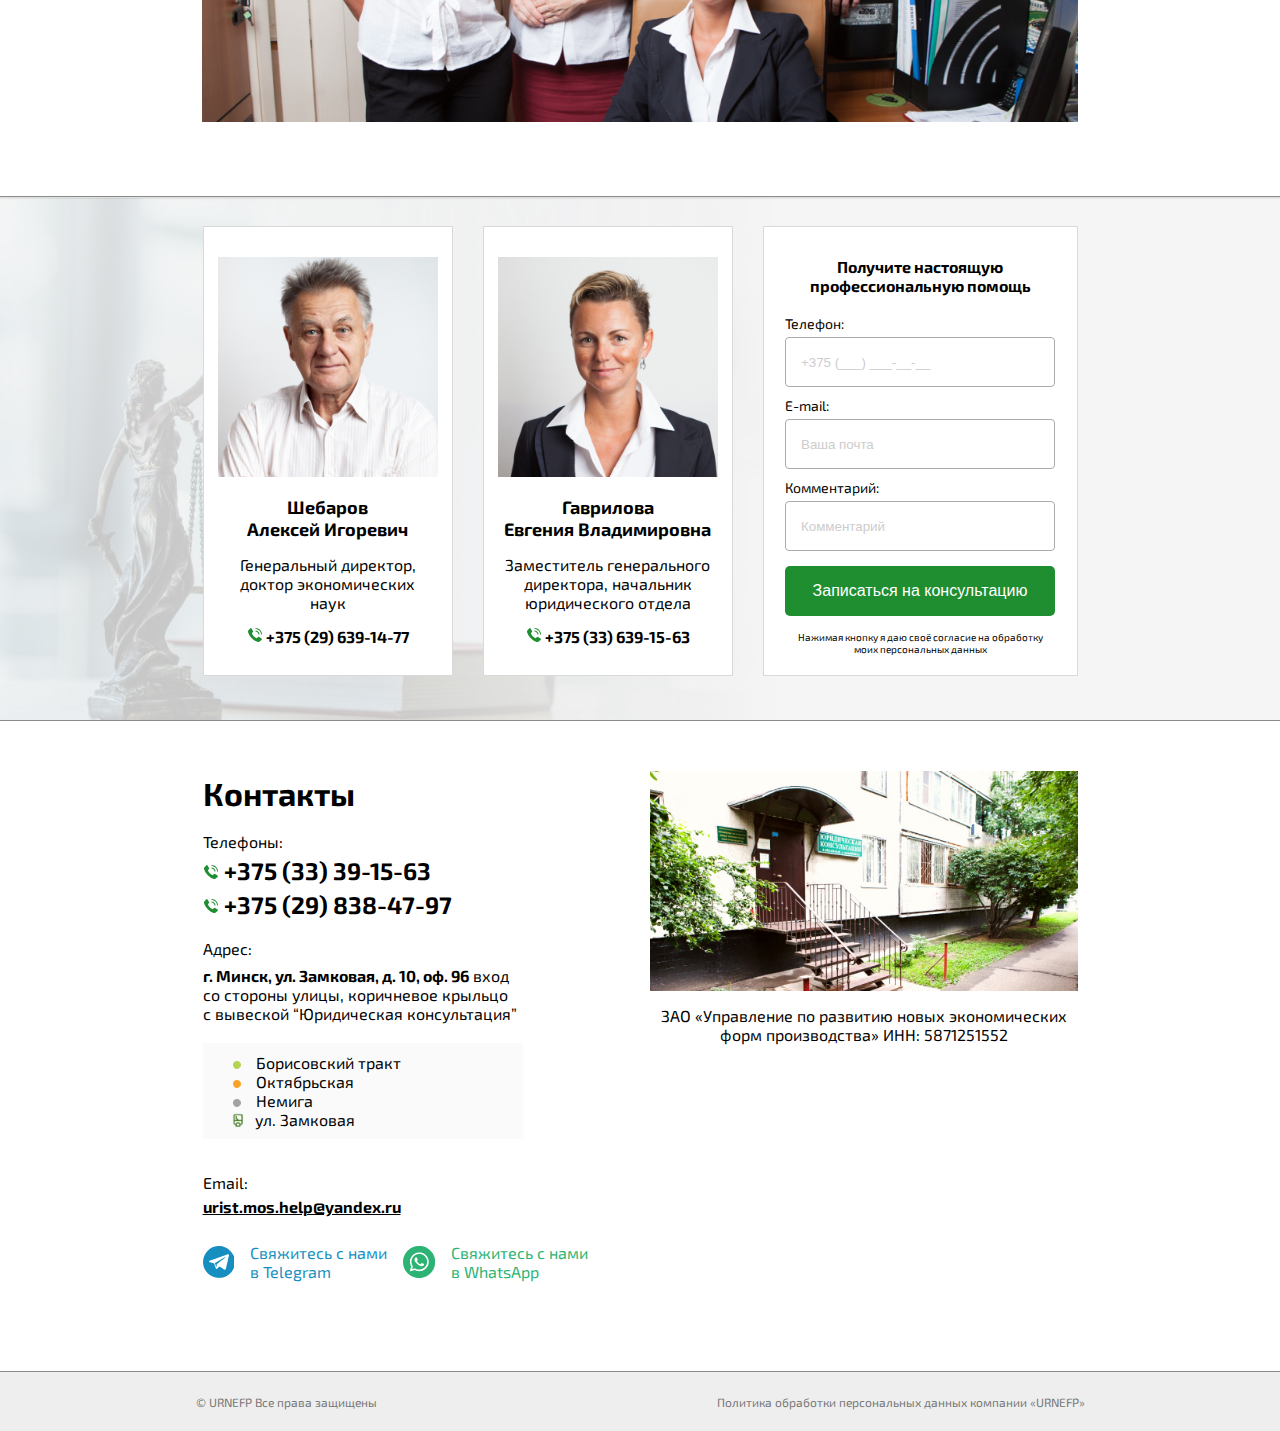
==== commit 46498052: "added footer" ====
--- a/index.html
+++ b/index.html
@@ -103,8 +103,8 @@
 					</li>
 					<li class="menu__item">
 						<address>
-							<a class="number" href="tel:+74956391563">+7 (495) 639-15-63</a>
-							<a class="street" href="">г. Москва, ул. Милашенкова, д.10</a>
+							<a class="number" href="tel:+74956391563">+375 (33) 639-15-63</a>
+							<a class="street" href="">г. Минск, ул. Замковая, д.10</a>
 							<a class="mail" href="mailto:urist.mos.help@yandex.ru">urist.mos.help@yandex.ru</a>
 						</address>
 					</li>
@@ -225,7 +225,9 @@
 							<p>Генеральный директор, доктор экономических наук</p>
 						</div>
 						<address class="administration__telephone">
-							<a href="tel:+74956391477"><img src="/images/telephone_logo.svg" alt="">+7 (495) 639-14-77</a>
+							<a href="tel:+375296391477"><img src="/images/telephone_logo.svg" alt="">
+								+375 (29) 639-14-77
+							</a>
 						</address>
 					</div>
 
@@ -238,14 +240,16 @@
 							<p>Заместитель генерального директора, начальник юридического отдела</p>
 						</div>
 						<address class="administration__telephone">
-							<a href="tel:+74956391563"><img src="/images/telephone_logo.svg" alt="">+7 (495) 639-15-63</a>
+							<a href="tel:+375336391563"><img src="/images/telephone_logo.svg" alt="">
+								+375 (33) 639-15-63
+							</a>
 						</address>
 					</div>
 
 					<div class="help_form">
 						<h3 class="help_form__title">Получите настоящую профессиональную помощь</h3>
 						<form action="">
-							<label for="tel">Телефон:<br><input name="tel" type="tel" placeholder="+7 (___) ___-__-__"></label>
+							<label for="tel">Телефон:<br><input name="tel" type="tel" placeholder="+375 (___) ___-__-__"></label>
 							<label for="email">E-mail:<br><input name="email" type="email" placeholder="Ваша почта"></label>
 							<label for="comment">Комментарий:<br><input name="comment" type="text" placeholder="Комментарий"></label>
 						</form>
@@ -382,5 +386,13 @@
 				</div>
 			</section>
 		</main>
+		<footer class="footer">
+			<div class="footer__urnefp">
+				<span>&copy; URNEFP Все права защищены</span>
+			</div>
+			<div class="footer__policy-personal-data">
+				<span>Политика обработки персональных данных компании «URNEFP»</span>
+			</div>
+		</footer>
 	</body>
 </html>
--- a/style.css
+++ b/style.css
@@ -106,7 +106,8 @@
 	align-items: center;
 	width: 100%;
 	height: 610px;
-	border: 1px solid #8a8a8a;
+	border-top: 1px solid #8a8a8a;
+	border-bottom: 1px solid #8a8a8a;
 	background-image: url(/images/bg.png);
 	background-position: 380px 0px;
 	background-repeat: no-repeat;
@@ -235,7 +236,8 @@
 	display: flex;
 	justify-content: center;
 	align-items: center;
-	border: 0.5px solid #8a8a8a;
+	border-bottom: 0.5px solid #8a8a8a;
+	border-top: 0.5px solid #8a8a8a;
 	height: 525px;
 	background-image: url(/images/bg_help_form.jpg);
 	background-size: 1530px;
@@ -277,6 +279,15 @@
 
 .administration__desc {
 	font-size: 16px;
+}
+
+.administration__telephone {
+	font-size: 16px;
+	font-weight: bold;
+	text-align: center;
+	& > a > img {
+		height: 16px;
+	}
 }
 
 .help_form {
@@ -357,6 +368,7 @@
 	justify-content: center;
 	align-items: center;
 	height: 620px;
+	margin-bottom: 30px;
 }
 
 .contacts__container {
@@ -488,3 +500,16 @@
 		width: 100%;
 	}
 }
+
+.footer {
+	display: flex;
+	align-items: center;
+	justify-content: center;
+	gap: 340px;
+	color: #767676;
+	background-color: #eeeeee;
+	border-top: 0.5px solid #8a8a8a;
+	width: 100%;
+	height: 60px;
+	font-size: 12px;
+}
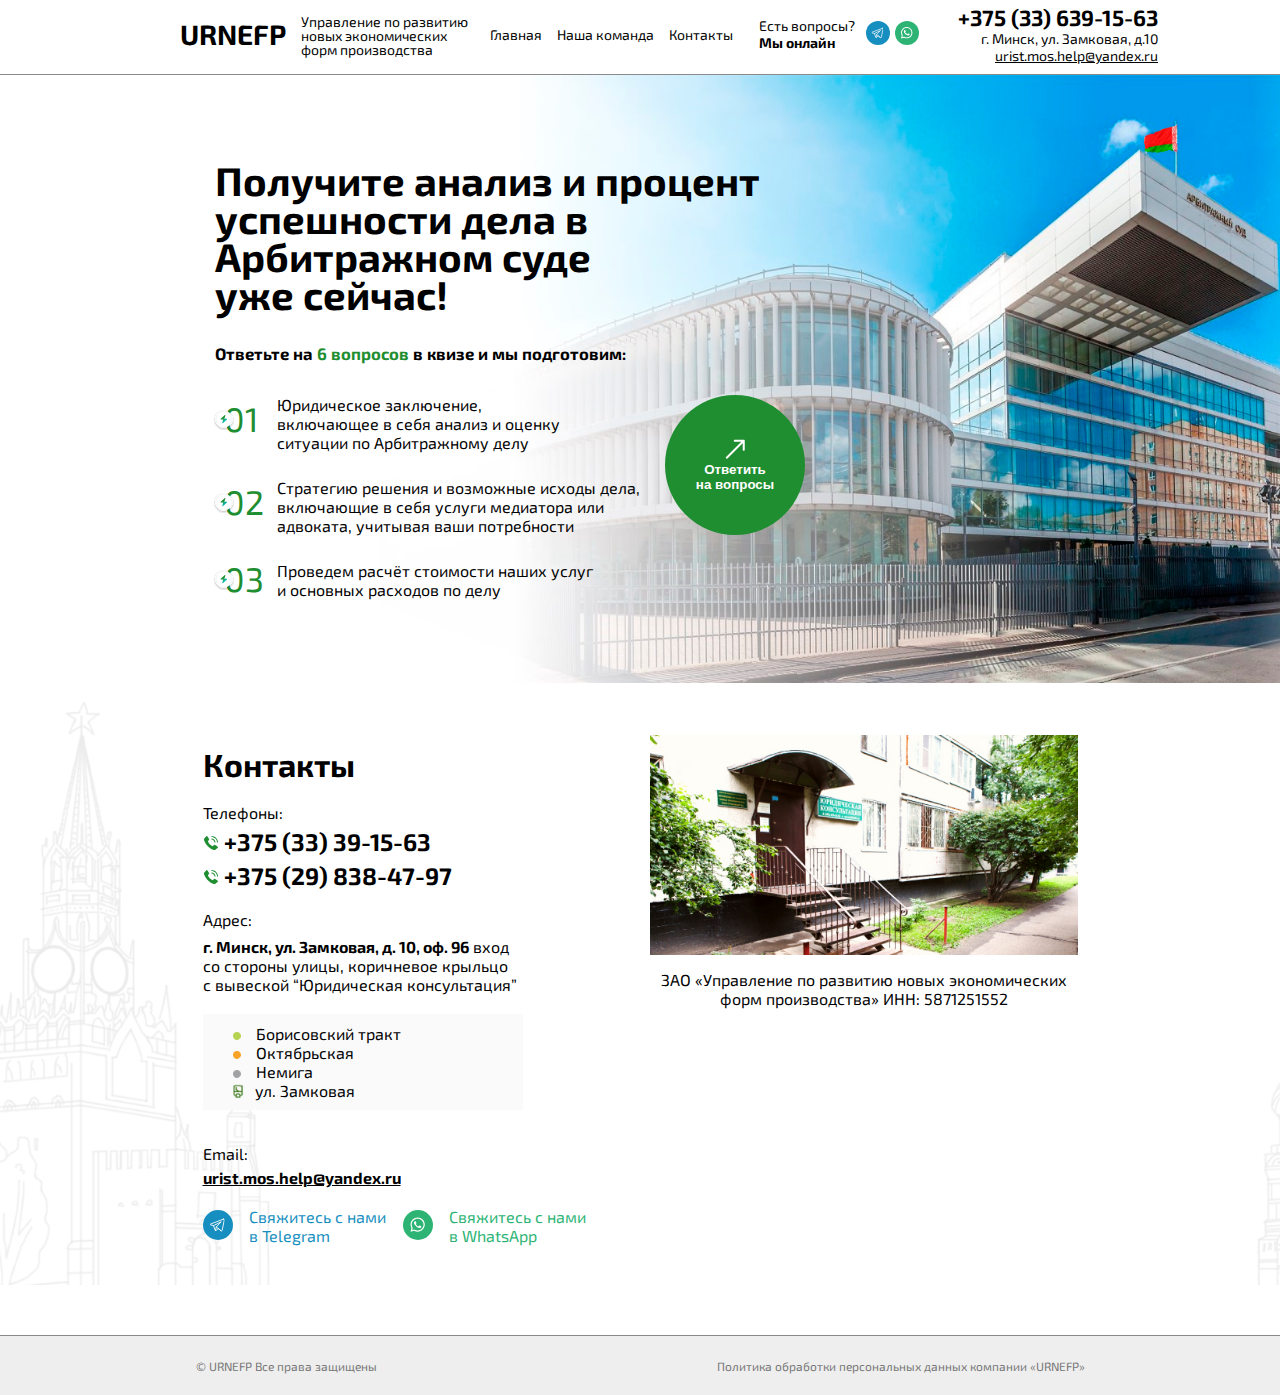
==== commit 6f68ea63: "added my_team.html and quiz.html" ====
--- a/index.html
+++ b/index.html
@@ -26,90 +26,55 @@
 					<li class="menu__item">
 						<ul class="submenu__list">
 							<li class="submenu__item">
-								<a href="#" class="submenu__link">Главная</a>
+								<a href="./index.html" class="submenu__link">Главная</a>
 							</li>
 							<li class="submenu__item">
-								<a href="#" class="submenu__link">Наша команда</a>
+								<a href="./my_team.html" class="submenu__link">Наша команда</a>
 							</li>
 							<li class="submenu__item">
-								<a href="#" class="submenu__link">Контакты</a>
+								<a href="#contacts" class="submenu__link">Контакты</a>
 							</li>
 						</ul>
 					</li>
 					<li class="menu__item questions__icons">
 						<div class="questions">Есть вопросы?<br><b>Мы онлайн</b></div>
 							<div class="icons"><?xml version="1.0" standalone="no"?>
-							<svg
-								version="1.0"
-								xmlns="http://www.w3.org/2000/svg"
-								width="24"
-								height="24"
-								viewBox="0 0 512.000000 512.000000"
-								preserveAspectRatio="xMidYMid meet"
-							>
-								<g
-									transform="translate(0.000000,512.000000) scale(0.100000,-0.100000)"
-									fill="#168ec0"
-									stroke="none"
-								>
-									<path
-										d="M2398 5109 c-612 -35 -1199 -301 -1644 -744 -519 -517 -789 -1229
-									-743 -1958 12 -186 30 -308 74 -481 44 -176 90 -299 185 -492 126 -258 282
-									-476 485 -679 411 -411 955 -674 1525 -735 151 -17 442 -14 595 5 1070 132
-									1943 927 2180 1982 102 458 69 986 -90 1420 -20 54 -72 171 -115 260 -294 600
-									-805 1056 -1441 1283 -195 71 -448 124 -639 135 -198 12 -239 12 -372 4z
-									m1675 -1313 c52 -21 87 -70 87 -121 0 -52 -495 -2246 -515 -2286 -26 -50 -73
-									-74 -141 -74 -69 0 -29 -24 -599 363 l-250 169 -195 -184 c-107 -102 -207
-									-191 -222 -199 -51 -27 -119 -13 -160 33 -10 11 -81 206 -159 434 -77 228
-									-142 415 -143 416 -1 1 -175 49 -386 107 -427 117 -430 119 -430 196 0 26 7
-									47 23 64 17 20 334 138 1507 560 817 294 1500 535 1518 536 18 0 47 -6 65 -14z"
-									/>
-									<path
-										d="M2745 2895 c-515 -295 -815 -473 -824 -488 -13 -21 -5 -51 98 -360
-									62 -185 116 -337 120 -337 4 0 20 101 35 225 15 124 29 232 32 239 3 7 315
-									267 695 577 544 444 689 568 687 584 -2 11 -10 21 -18 22 -8 2 -379 -206 -825
-									-462z"
-									/>
-								</g>
-							</svg>
-							<svg version="1.0" xmlns="http://www.w3.org/2000/svg"
-							width="24" height="24" viewBox="0 0 512.000000 512.000000"
-							preserveAspectRatio="xMidYMid meet">
-
-								<g transform="translate(0.000000,512.000000) scale(0.100000,-0.100000)"
-								fill="#2db374" stroke="none">
-								<path d="M2315 5109 c-800 -83 -1501 -518 -1927 -1196 -604 -961 -490 -2237
-								274 -3068 425 -462 951 -737 1583 -827 119 -17 512 -16 635 1 622 86 1148 360
-								1572 820 349 378 572 862 650 1406 17 118 17 512 0 630 -59 416 -191 769 -410
-								1099 -92 140 -185 254 -315 385 -399 404 -893 653 -1462 737 -123 18 -478 26
-								-600 13z m555 -1044 c608 -118 1084 -597 1197 -1205 24 -131 24 -410 -1 -535
-								-121 -613 -573 -1071 -1186 -1202 -128 -27 -459 -25 -590 4 -113 25 -237 67
-								-341 115 l-75 35 -389 -102 c-246 -65 -391 -98 -392 -91 -2 6 44 179 100 385
-								l103 374 -43 86 c-49 97 -102 254 -130 381 -14 66 -18 129 -18 285 0 173 3
-								214 23 304 145 645 666 1114 1317 1185 81 8 342 -3 425 -19z"/>
-								<path d="M2495 3834 c-141 -19 -192 -30 -275 -56 -437 -139 -762 -506 -851
-								-963 -20 -102 -18 -359 4 -462 33 -154 83 -281 163 -414 l33 -55 -61 -222
-								c-33 -123 -58 -225 -55 -228 3 -3 107 21 231 54 l227 60 95 -50 c178 -94 342
-								-137 549 -145 478 -18 923 244 1142 673 56 110 104 250 124 364 19 106 16 325
-								-5 433 -97 500 -493 898 -987 992 -83 15 -279 27 -334 19z m-302 -572 c22 -24
-								147 -329 147 -359 0 -33 -14 -57 -71 -126 -27 -32 -49 -67 -49 -77 0 -31 100
-								-170 180 -250 83 -83 157 -136 270 -192 114 -57 121 -55 214 58 74 90 81 96
-								110 91 17 -3 103 -40 191 -84 l160 -78 3 -48 c5 -80 -23 -155 -77 -208 -128
-								-124 -287 -145 -508 -68 -304 106 -518 272 -756 587 -118 158 -187 341 -172
-								462 14 117 84 245 158 291 44 26 176 27 200 1z"/>
-								</g>
-							</svg>
+							<a class="telegram-hover" href="">
+								<svg width="24" height="24" viewBox="0 0 30 30" fill="none" xmlns="http://www.w3.org/2000/svg">
+									<circle cx="15" cy="15" r="15" fill="#168FC0"/>
+									<g clip-path="url(#clip0_0_902)">
+									<mask id="mask0_0_902" style="mask-type:luminance" maskUnits="userSpaceOnUse" x="6" y="7" width="16" height="16">
+									<path d="M6.74976 7.5H21.7498V22.5H6.74976V7.5Z" fill="white"/>
+									</mask>
+									<g mask="url(#mask0_0_902)">
+									<path d="M20.3622 9.1732L7.66541 14.02C7.02137 14.2658 7.03198 14.6379 7.68887 14.8468L10.5414 15.663L12.0407 19.9508C12.2683 20.6015 12.8693 20.7518 13.3764 20.2849L15.284 18.5285L17.9648 20.6871C18.5095 21.1096 19.067 20.9024 19.2039 20.2269L21.2842 9.95455C21.4211 9.27902 21.0062 8.92746 20.3622 9.1732Z" stroke="white" stroke-width="0.878906" stroke-miterlimit="10" stroke-linecap="round" stroke-linejoin="round"/>
+									<path d="M10.5798 15.6438L18.2207 11.7402L13.3201 16.9475L12.4531 20.459" stroke="white" stroke-width="0.878906" stroke-miterlimit="10" stroke-linecap="round" stroke-linejoin="round"/>
+									<path d="M13.3435 16.9652L17.9419 20.668" stroke="white" stroke-width="0.878906" stroke-miterlimit="10" stroke-linecap="round" stroke-linejoin="round"/>
+									</g>
+									</g>
+									<defs>
+									<clipPath id="clip0_0_902">
+									<rect width="15" height="15" fill="white" transform="translate(6.75 7.5)"/>
+									</clipPath>
+									</defs>
+								</svg>
+							</a>
+							<a class="whats-app-hover" href="">
+								<svg width="24" height="24" viewBox="0 0 30 30" fill="none" xmlns="http://www.w3.org/2000/svg">
+									<circle cx="15" cy="15" r="15" fill="#2DB475"/>
+									<path fill-rule="evenodd" clip-rule="evenodd" d="M19.6738 9.58083C18.3342 8.2397 16.5527 7.50079 14.6548 7.5C10.744 7.5 7.56109 10.6828 7.55951 14.5947C7.55899 15.8452 7.88567 17.0659 8.5066 18.1419L7.5 21.8185L11.2613 20.8318C12.2977 21.3972 13.4645 21.6951 14.6519 21.6955H14.6549C18.5653 21.6955 21.7485 18.5124 21.75 14.6004C21.7508 12.7044 21.0135 10.9219 19.6738 9.58083ZM14.6548 20.4972H14.6524C13.5942 20.4968 12.5564 20.2124 11.6508 19.6752L11.4356 19.5473L9.20356 20.1329L9.79932 17.9567L9.65905 17.7336C9.06871 16.7946 8.75698 15.7094 8.7575 14.5951C8.75873 11.3436 11.4043 8.69834 14.6572 8.69834C16.2323 8.69886 17.713 9.31306 18.8264 10.4278C19.9398 11.5425 20.5526 13.0241 20.5521 14.5999C20.5507 17.8516 17.9053 20.4972 14.6548 20.4972ZM17.8896 16.0804C17.7123 15.9917 16.8407 15.5629 16.6781 15.5037C16.5158 15.4445 16.3974 15.415 16.2794 15.5924C16.1611 15.7699 15.8214 16.1692 15.7179 16.2875C15.6145 16.4058 15.5112 16.4207 15.3338 16.3319C15.1565 16.2432 14.5853 16.0559 13.9081 15.4519C13.3811 14.9818 13.0254 14.4013 12.9219 14.2239C12.8186 14.0463 12.921 13.9596 12.9997 13.8621C13.1916 13.6237 13.3838 13.3739 13.4428 13.2556C13.502 13.1373 13.4724 13.0337 13.428 12.945C13.3838 12.8563 13.0292 11.9837 12.8815 11.6286C12.7375 11.2831 12.5914 11.3297 12.4826 11.3243C12.3793 11.3192 12.261 11.3181 12.1428 11.3181C12.0246 11.3181 11.8325 11.3624 11.67 11.54C11.5075 11.7175 11.0496 12.1464 11.0496 13.019C11.0496 13.8916 11.6848 14.7346 11.7734 14.8529C11.8621 14.9713 13.0236 16.7619 14.802 17.5298C15.225 17.7126 15.5551 17.8216 15.8127 17.9033C16.2374 18.0382 16.6238 18.0192 16.9293 17.9736C17.27 17.9226 17.9781 17.5446 18.126 17.1306C18.2737 16.7164 18.2737 16.3615 18.2293 16.2875C18.1851 16.2135 18.0668 16.1692 17.8896 16.0804Z" fill="white"/>
+								</svg>
+							</a>
 						</div>
 					</li>
 					<li class="menu__item">
 						<address>
 							<a class="number" href="tel:+74956391563">+375 (33) 639-15-63</a>
-							<a class="street" href="">г. Минск, ул. Замковая, д.10</a>
+							<span class="street">г. Минск, ул. Замковая, д.10</span>
 							<a class="mail" href="mailto:urist.mos.help@yandex.ru">urist.mos.help@yandex.ru</a>
 						</address>
 					</li>
 				</ul>
-				</div>
 			</div>
 		</header>
 		<main class="main">
@@ -147,136 +112,26 @@
 						</li>
 					</ul>
 				</div>
-				<button class="btn">
-						<a href="#">
+				<a href="quiz.html">
+					<button class="btn btn-hover">
 							<figure>
 								<img src="/images/arrow.svg">
 							</figure>
 							<p>Ответить<br> на вопросы</p>
-						</a>
 					</button>
+				</a>
 			</section>
-			<section class="my_team">
-				<h1 class="my_team__title">Наша команда - это:</h1>
-				<div class="my_team__desc">
-					<div class="my_team__card_founded my__team_cards">
-						<figure>
-							<img class="my_team__pict" src="/images/card_founded.svg" alt="">
-						</figure>
-						<p class="card_founded__text">
-							Отдел по работе с предпринимателями<br> одной из первых компаний на рынке юридических услуг, <strong>основанной в 1993 г.</strong>
-						</p>
-					</div>
-					<div class="my_team__card_experience my__team_cards">
-						<figure>
-							<img class="my_team__pict" src="/images/card_experience.jpg" alt="">
-						</figure>
-						<p class="card_experience__text">
-							Сотрудники <strong>со стажем работы не менее 12 лет</strong> в области коммерческого права и арбитражных процессов
-						</p>
-					</div>
-					<div class="my_team__card_higher_educ my__team_cards">
-						<figure>
-							<img class="my_team__pict" src="/images/card_higher_educ.jpg" alt="">
-						</figure>
-						<p class="card_higher_educ__text">
-							Специалисты, имеющие <strong>несколько высших образований</strong> и постоянно повышающие свою квалификацию
-						</p>
-					</div>
-					
-					<div class="my_team__card_relatives my__team_cards">
-						<figure>
-							<img class="my_team__pict" src="/images/card_relatives.jpg" alt="">
-						</figure>
-						<p class="card_relatives__text">
-							<strong>Персональное отношение</strong> к каждому клиенту, как к своему родственнику
-						</p>
-					</div>
-					<div class="my_team__card_issue my__team_cards">
-						<figure>
-							<img class="my_team__pict" src="/images/card_issue.jpg" alt="">
-						</figure>
-						<p class="card_issue__text">
-							Отзывчивые, ответственные сотрудники, <strong>видящие проблему клиента</strong> и его истинные желания
-						</p>
-					</div>
-					<div class="my_team__card_turnkey_work my__team_cards">
-						<figure>
-							<img class="my_team__pict" src="/images/card_turnkey_work.jpg" alt="">
-						</figure>
-						<p class="card_turnkey_work__text">
-							Выполняем всю <strong>работу под ключ</strong> за разумные деньги
-						</p>
-					</div>
-				</div>
-				<figure class="my_team__our_pict">
-					<img src="/images/my_team.jpg" alt="">
-				</figure>
-			</section>
-			<section class="administration__help_form">
-				<div class="administration_container">
-
-					<div class="administration__card">
-						<figure class="administration__image">
-							<img src="/images/director_photo.jpg" alt="">
-						</figure>
-						<h3 class="administration__name">Шебаров<br> Алексей Игоревич</h3>
-						<div class="administration__desc">
-							<p>Генеральный директор, доктор экономических наук</p>
-						</div>
-						<address class="administration__telephone">
-							<a href="tel:+375296391477"><img src="/images/telephone_logo.svg" alt="">
-								+375 (29) 639-14-77
-							</a>
-						</address>
-					</div>
-
-					<div class="administration__card">
-						<figure class="administration__image">
-							<img src="/images/deputy_director_photo.jpg" alt="">
-						</figure>
-						<h3 class="administration__name">Гаврилова<br> Евгения Владимировна</h3>
-						<div class="administration__desc">
-							<p>Заместитель генерального директора, начальник юридического отдела</p>
-						</div>
-						<address class="administration__telephone">
-							<a href="tel:+375336391563"><img src="/images/telephone_logo.svg" alt="">
-								+375 (33) 639-15-63
-							</a>
-						</address>
-					</div>
-
-					<div class="help_form">
-						<h3 class="help_form__title">Получите настоящую профессиональную помощь</h3>
-						<form action="">
-							<label for="tel">Телефон:<br><input name="tel" type="tel" placeholder="+375 (___) ___-__-__"></label>
-							<label for="email">E-mail:<br><input name="email" type="email" placeholder="Ваша почта"></label>
-							<label for="comment">Комментарий:<br><input name="comment" type="text" placeholder="Комментарий"></label>
-						</form>
-						<div class="help_form__button">
-							<button>
-								<a href="#">Записаться на консультацию</a>
-							</button>
-						</div>
-						<div class="help_form__agree_desc">
-							<p>Нажимая кнопку я даю своё согласие на обработку моих персональных данных</p>
-						</div>
-
-					</div>
-
-				</div>
-
-			</section>
-			<section class="contacts">
+			
+			<section id="contacts" class="contacts">
 				<div class="contacts__container">
 					<div class="contacts__info">
 						<h1 class="contacts__info_title">Контакты</h1>	
 						<address class="contacts__info_numbers">
 							<span>Телефоны:</span>
-							<a href="tel:+375336391563"><img src="/images/telephone_logo.svg" alt="">
+							<a class="number" href="tel:+375336391563"><img src="/images/telephone_logo.svg" alt="">
 								+375 (33) 39-15-63
 							</a>
-							<a href="tel:+375298384797"><img src="/images/telephone_logo.svg" alt="">
+							<a class="number" href="tel:+375298384797"><img src="/images/telephone_logo.svg" alt="">
 								+375 (29) 838-47-97
 							</a>
 						</address>
@@ -305,74 +160,44 @@
 						</div>
 						<address class="contacts__info_email">
 							<span>Email:</span>
-							<a href="mailto:urist.mos.help@yandex.ru">urist.mos.help@yandex.ru</a>
+							<a class="mail" href="mailto:urist.mos.help@yandex.ru">urist.mos.help@yandex.ru</a>
 						</address>
 						<div class="contacts__info_call-with-me">
 							<div class="contacts__info_call-with-me__tg">
-								<svg
-								version="1.0"
-								xmlns="http://www.w3.org/2000/svg"
-								width="50"
-								height="50"
-								viewBox="0 0 512.000000 512.000000"
-								preserveAspectRatio="xMidYMid meet"
-							>
-								<g
-									transform="translate(0.000000,512.000000) scale(0.100000,-0.100000)"
-									fill="#168ec0"
-									stroke="none"
-								>
-									<path
-										d="M2398 5109 c-612 -35 -1199 -301 -1644 -744 -519 -517 -789 -1229
-									-743 -1958 12 -186 30 -308 74 -481 44 -176 90 -299 185 -492 126 -258 282
-									-476 485 -679 411 -411 955 -674 1525 -735 151 -17 442 -14 595 5 1070 132
-									1943 927 2180 1982 102 458 69 986 -90 1420 -20 54 -72 171 -115 260 -294 600
-									-805 1056 -1441 1283 -195 71 -448 124 -639 135 -198 12 -239 12 -372 4z
-									m1675 -1313 c52 -21 87 -70 87 -121 0 -52 -495 -2246 -515 -2286 -26 -50 -73
-									-74 -141 -74 -69 0 -29 -24 -599 363 l-250 169 -195 -184 c-107 -102 -207
-									-191 -222 -199 -51 -27 -119 -13 -160 33 -10 11 -81 206 -159 434 -77 228
-									-142 415 -143 416 -1 1 -175 49 -386 107 -427 117 -430 119 -430 196 0 26 7
-									47 23 64 17 20 334 138 1507 560 817 294 1500 535 1518 536 18 0 47 -6 65 -14z"
-									/>
-									<path
-										d="M2745 2895 c-515 -295 -815 -473 -824 -488 -13 -21 -5 -51 98 -360
-									62 -185 116 -337 120 -337 4 0 20 101 35 225 15 124 29 232 32 239 3 7 315
-									267 695 577 544 444 689 568 687 584 -2 11 -10 21 -18 22 -8 2 -379 -206 -825
-									-462z"
-									/>
-								</g>
-								</svg>
-								<a href="#">Свяжитесь с нами в Telegram</a>
+								<a class="telegram-hover" href="#">
+									<svg width="30" height="30" viewBox="0 0 30 30" fill="none" xmlns="http://www.w3.org/2000/svg">
+									<circle cx="15" cy="15" r="15" fill="#168FC0"/>
+									<g clip-path="url(#clip0_0_902)">
+									<mask id="mask0_0_902" style="mask-type:luminance" maskUnits="userSpaceOnUse" x="6" y="7" width="16" height="16">
+									<path d="M6.74976 7.5H21.7498V22.5H6.74976V7.5Z" fill="white"/>
+									</mask>
+									<g mask="url(#mask0_0_902)">
+									<path d="M20.3622 9.1732L7.66541 14.02C7.02137 14.2658 7.03198 14.6379 7.68887 14.8468L10.5414 15.663L12.0407 19.9508C12.2683 20.6015 12.8693 20.7518 13.3764 20.2849L15.284 18.5285L17.9648 20.6871C18.5095 21.1096 19.067 20.9024 19.2039 20.2269L21.2842 9.95455C21.4211 9.27902 21.0062 8.92746 20.3622 9.1732Z" stroke="white" stroke-width="0.878906" stroke-miterlimit="10" stroke-linecap="round" stroke-linejoin="round"/>
+									<path d="M10.5798 15.6438L18.2207 11.7402L13.3201 16.9475L12.4531 20.459" stroke="white" stroke-width="0.878906" stroke-miterlimit="10" stroke-linecap="round" stroke-linejoin="round"/>
+									<path d="M13.3435 16.9652L17.9419 20.668" stroke="white" stroke-width="0.878906" stroke-miterlimit="10" stroke-linecap="round" stroke-linejoin="round"/>
+									</g>
+									</g>
+									<defs>
+									<clipPath id="clip0_0_902">
+									<rect width="15" height="15" fill="white" transform="translate(6.75 7.5)"/>
+									</clipPath>
+									</defs>
+									</svg>
+								</a>
+								<a class="telegram-hover_text" href="#">
+										<span>Свяжитесь с нами в Telegram</span>
+								</a>
 							</div>
 							<div class="contacts__info_call-with-me__whatsapp">
-								<svg version="1.0" xmlns="http://www.w3.org/2000/svg"
-							width="52" height="52" viewBox="0 0 512.000000 512.000000"
-							preserveAspectRatio="xMidYMid meet">
-
-								<g transform="translate(0.000000,512.000000) scale(0.100000,-0.100000)"
-								fill="#2db374" stroke="none">
-								<path d="M2315 5109 c-800 -83 -1501 -518 -1927 -1196 -604 -961 -490 -2237
-								274 -3068 425 -462 951 -737 1583 -827 119 -17 512 -16 635 1 622 86 1148 360
-								1572 820 349 378 572 862 650 1406 17 118 17 512 0 630 -59 416 -191 769 -410
-								1099 -92 140 -185 254 -315 385 -399 404 -893 653 -1462 737 -123 18 -478 26
-								-600 13z m555 -1044 c608 -118 1084 -597 1197 -1205 24 -131 24 -410 -1 -535
-								-121 -613 -573 -1071 -1186 -1202 -128 -27 -459 -25 -590 4 -113 25 -237 67
-								-341 115 l-75 35 -389 -102 c-246 -65 -391 -98 -392 -91 -2 6 44 179 100 385
-								l103 374 -43 86 c-49 97 -102 254 -130 381 -14 66 -18 129 -18 285 0 173 3
-								214 23 304 145 645 666 1114 1317 1185 81 8 342 -3 425 -19z"/>
-								<path d="M2495 3834 c-141 -19 -192 -30 -275 -56 -437 -139 -762 -506 -851
-								-963 -20 -102 -18 -359 4 -462 33 -154 83 -281 163 -414 l33 -55 -61 -222
-								c-33 -123 -58 -225 -55 -228 3 -3 107 21 231 54 l227 60 95 -50 c178 -94 342
-								-137 549 -145 478 -18 923 244 1142 673 56 110 104 250 124 364 19 106 16 325
-								-5 433 -97 500 -493 898 -987 992 -83 15 -279 27 -334 19z m-302 -572 c22 -24
-								147 -329 147 -359 0 -33 -14 -57 -71 -126 -27 -32 -49 -67 -49 -77 0 -31 100
-								-170 180 -250 83 -83 157 -136 270 -192 114 -57 121 -55 214 58 74 90 81 96
-								110 91 17 -3 103 -40 191 -84 l160 -78 3 -48 c5 -80 -23 -155 -77 -208 -128
-								-124 -287 -145 -508 -68 -304 106 -518 272 -756 587 -118 158 -187 341 -172
-								462 14 117 84 245 158 291 44 26 176 27 200 1z"/>
-								</g>
-								</svg>
-								<a href="#">Свяжитесь с нами в WhatsApp</a>
+								<a class="whats-app-hover" href="">
+									<svg width="30" height="30" viewBox="0 0 30 30" fill="none" xmlns="http://www.w3.org/2000/svg">
+										<circle cx="15" cy="15" r="15" fill="#2DB475"/>
+										<path fill-rule="evenodd" clip-rule="evenodd" d="M19.6738 9.58083C18.3342 8.2397 16.5527 7.50079 14.6548 7.5C10.744 7.5 7.56109 10.6828 7.55951 14.5947C7.55899 15.8452 7.88567 17.0659 8.5066 18.1419L7.5 21.8185L11.2613 20.8318C12.2977 21.3972 13.4645 21.6951 14.6519 21.6955H14.6549C18.5653 21.6955 21.7485 18.5124 21.75 14.6004C21.7508 12.7044 21.0135 10.9219 19.6738 9.58083ZM14.6548 20.4972H14.6524C13.5942 20.4968 12.5564 20.2124 11.6508 19.6752L11.4356 19.5473L9.20356 20.1329L9.79932 17.9567L9.65905 17.7336C9.06871 16.7946 8.75698 15.7094 8.7575 14.5951C8.75873 11.3436 11.4043 8.69834 14.6572 8.69834C16.2323 8.69886 17.713 9.31306 18.8264 10.4278C19.9398 11.5425 20.5526 13.0241 20.5521 14.5999C20.5507 17.8516 17.9053 20.4972 14.6548 20.4972ZM17.8896 16.0804C17.7123 15.9917 16.8407 15.5629 16.6781 15.5037C16.5158 15.4445 16.3974 15.415 16.2794 15.5924C16.1611 15.7699 15.8214 16.1692 15.7179 16.2875C15.6145 16.4058 15.5112 16.4207 15.3338 16.3319C15.1565 16.2432 14.5853 16.0559 13.9081 15.4519C13.3811 14.9818 13.0254 14.4013 12.9219 14.2239C12.8186 14.0463 12.921 13.9596 12.9997 13.8621C13.1916 13.6237 13.3838 13.3739 13.4428 13.2556C13.502 13.1373 13.4724 13.0337 13.428 12.945C13.3838 12.8563 13.0292 11.9837 12.8815 11.6286C12.7375 11.2831 12.5914 11.3297 12.4826 11.3243C12.3793 11.3192 12.261 11.3181 12.1428 11.3181C12.0246 11.3181 11.8325 11.3624 11.67 11.54C11.5075 11.7175 11.0496 12.1464 11.0496 13.019C11.0496 13.8916 11.6848 14.7346 11.7734 14.8529C11.8621 14.9713 13.0236 16.7619 14.802 17.5298C15.225 17.7126 15.5551 17.8216 15.8127 17.9033C16.2374 18.0382 16.6238 18.0192 16.9293 17.9736C17.27 17.9226 17.9781 17.5446 18.126 17.1306C18.2737 16.7164 18.2737 16.3615 18.2293 16.2875C18.1851 16.2135 18.0668 16.1692 17.8896 16.0804Z" fill="white"/>
+									</svg>
+								</a>
+								<a class="whats-app-hover_text" href="#">
+									Свяжитесь с нами в WhatsApp
+								</a>
 							</div>
 						</div>
 					</div>
--- a/style.css
+++ b/style.css
@@ -36,6 +36,7 @@
 	align-items: center;
 	padding-top: 4px;
 	padding-bottom: 10px;
+	border-bottom: 1px solid #8a8a8a;
 }
 
 .menu__list {
@@ -43,22 +44,32 @@
 	justify-content: space-between;
 	align-items: center;
 	gap: 19px;
-	width: 1000px;
+	max-width: 1000px;
 	font-size: 14px;
 }
 
 .submenu__list {
 	display: flex;
 	gap: 15px;
-	width: 242px;
-	align-items: center;
+	width: 250px;
+	align-items: center;
+}
+
+.submenu__link:hover {
+	color: #827e7d;
+	transition: 0.3s;
+}
+
+.submenu__link:not(:hover) {
+	color: #000;
+	transition: 0.3s;
 }
 
 .logo {
 	display: flex;
 	justify-content: space-between;
 	align-items: center;
-	width: 500px;
+	gap: 15px;
 }
 
 .logo__title {
@@ -76,28 +87,83 @@
 .questions__icons {
 	display: flex;
 	align-items: center;
+	justify-content: center;
+	flex-direction: row;
 	gap: 7px;
-	width: 236px;
+	width: 220px;
 }
 
 .questions {
 	line-height: 17px;
+	width: 100px;
+}
+
+.icons {
+	display: flex;
+	gap: 5px;
+}
+
+.telegram-hover:hover circle {
+	fill: #45a5cd;
+	transition: 0.3s;
+}
+
+.telegram-hover:not(:hover) circle {
+	fill: #168fc0;
+	transition: 0.3s;
+}
+
+.telegram-hover:active circle {
+	fill: #12729a;
+}
+
+.whats-app-hover:hover circle {
+	fill: #57c391;
+	transition: 0.3s;
+}
+
+.whats-app-hover:not(:hover) circle {
+	fill: #2db475;
+	transition: 0.3s;
+}
+
+.whats-app-hover:active circle {
+	fill: #24905e;
+}
+
+.whats-app-hover:not(:hover) {
+	color: #421414;
 }
 
 address {
 	font-style: normal;
 	text-align: right;
-
 	width: 220px;
 }
 
 .number {
 	font-size: 22px;
 	font-weight: bold;
+	&:hover {
+		color: #827e7d;
+		transition: 0.3s;
+	}
+	&:not(:hover) {
+		color: #000;
+		transition: 0.3s;
+	}
 }
 
 .mail {
 	text-decoration: underline;
+	&:hover {
+		color: #827e7d;
+		transition: 0.3s;
+	}
+	&:not(:hover) {
+		color: #000;
+		transition: 0.3s;
+	}
 }
 
 .container {
@@ -106,8 +172,6 @@
 	align-items: center;
 	width: 100%;
 	height: 610px;
-	border-top: 1px solid #8a8a8a;
-	border-bottom: 1px solid #8a8a8a;
 	background-image: url(/images/bg.png);
 	background-position: 380px 0px;
 	background-repeat: no-repeat;
@@ -175,8 +239,34 @@
 	border: 0px;
 	background-color: #1f8e30;
 	border-radius: 100px;
+	cursor: pointer;
 	& > a {
 		color: white;
+	}
+	&:hover {
+		background-color: #4ba55b;
+		transition: 0.3s;
+	}
+	&:not(:hover) {
+		background-color: #1f8e30;
+		transition: 0.3s;
+	}
+	&:active {
+		background-color: #187228;
+	}
+}
+
+.btn-hover {
+	&:hover {
+		background-color: #4ba55b;
+		transition: 0.3s;
+	}
+	&:not(:hover) {
+		background-color: #1f8e30;
+		transition: 0.3s;
+	}
+	&:active {
+		background-color: #187228;
 	}
 }
 
@@ -236,8 +326,6 @@
 	display: flex;
 	justify-content: center;
 	align-items: center;
-	border-bottom: 0.5px solid #8a8a8a;
-	border-top: 0.5px solid #8a8a8a;
 	height: 525px;
 	background-image: url(/images/bg_help_form.jpg);
 	background-size: 1530px;
@@ -308,7 +396,7 @@
 	padding: 30px 10px 10px 10px;
 }
 
-form {
+.help_form__info {
 	display: flex;
 	flex-direction: column;
 	justify-content: center;
@@ -316,11 +404,11 @@
 	gap: 10px;
 }
 
-form > label {
+.help_form__info > .help_form__info_desc {
 	font-size: 14px;
 }
 
-label > input {
+.help_form__info_desc > input {
 	border: 1px solid #ababab;
 	background-color: #ffffff;
 	width: 270px;
@@ -330,7 +418,7 @@
 	margin: 5px 0px 0px 0px;
 }
 
-label > input::placeholder {
+.help_form__info_desc > input::placeholder {
 	color: #cdcdcd;
 }
 
@@ -348,10 +436,9 @@
 	background-color: #1f8e30;
 	border: 0px;
 	border-radius: 5px;
-	& > a {
-		color: #ffffff;
-		font-size: 16px;
-	}
+	color: #fff;
+	font-size: 16px;
+	cursor: pointer;
 }
 
 .help_form__agree_desc {
@@ -369,6 +456,8 @@
 	align-items: center;
 	height: 620px;
 	margin-bottom: 30px;
+	background-image: url(./images/contacts_bg.jpg);
+	background-repeat: no-repeat;
 }
 
 .contacts__container {
@@ -474,6 +563,17 @@
 		width: 190px;
 		& > a {
 			color: #168fc0;
+			&:hover {
+				color: #45a5cd;
+				transition: 0.3s;
+			}
+			&:active {
+				color: #12729a;
+			}
+			&:not(:hover) {
+				color: #168fc0;
+				transition: 0.3s;
+			}
 		}
 	}
 	& > .contacts__info_call-with-me__whatsapp {
@@ -483,6 +583,17 @@
 		width: 190px;
 		& > a {
 			color: #2db475;
+			&:hover {
+				color: #57c391;
+				transition: 0.3s;
+			}
+			&:active {
+				color: #24905e;
+			}
+			&:not(:hover) {
+				color: #2db475;
+				transition: 0.3s;
+			}
 		}
 	}
 }
@@ -513,3 +624,173 @@
 	height: 60px;
 	font-size: 12px;
 }
+
+.quiz {
+	display: flex;
+	justify-content: center;
+	align-items: center;
+	gap: 250px;
+	height: 630px;
+	max-width: 100%;
+}
+
+.quiz__container {
+	display: flex;
+	justify-content: center;
+	gap: 50px;
+	flex-direction: column;
+	width: 500px;
+	height: 500px;
+}
+
+.quiz__gray-bar {
+	width: 100%;
+	background-color: #d9d9d9;
+	border-radius: 5px;
+}
+
+.quiz__green-bar {
+	width: 20%;
+	height: 5px;
+	border-radius: 5px;
+	background-color: #1e8e31;
+	text-align: center;
+	line-height: 30px;
+	color: white;
+}
+
+.quiz__question-number {
+	display: block;
+	top: -30px;
+	position: relative;
+	font-size: 14px;
+	color: black;
+}
+
+.quiz__container_title {
+	margin-top: 10px;
+	margin-bottom: -10px;
+}
+
+.quiz__menu {
+	display: flex;
+	flex-direction: column;
+	gap: 20px;
+	font-size: 16px;
+}
+
+.quiz__menu_item__radio {
+	position: absolute;
+	z-index: -1;
+	opacity: 0;
+	&:checked + .quiz__menu_item__answer {
+		font-weight: bold;
+	}
+	& + .quiz__menu_item__answer {
+		display: inline-flex;
+		align-items: center;
+		user-select: none;
+	}
+
+	& + .quiz__menu_item__answer::before {
+		content: '';
+		display: inline-block;
+		width: 1em;
+		height: 1em;
+		border: 1px solid #adb5bd;
+		border-radius: 50%;
+		margin-right: 0.5em;
+		background-repeat: no-repeat;
+		background-position: center center;
+		background-size: 50% 50%;
+	}
+
+	&:not(:disabled):not(:checked) + .quiz__menu_item__answer:hover::before {
+		border-color: #b3d7ff;
+	}
+
+	&:not(:disabled):active + .quiz__menu_item__answer::before {
+		background-color: #b3d7ff;
+		border-color: #b3d7ff;
+	}
+
+	&:focus + .quiz__menu_item__answer::before {
+		box-shadow: 0 0 0 0.2rem rgba(0, 123, 255, 0.25);
+	}
+
+	&:focus:not(:checked) + .quiz__menu_item__answer::before {
+		border-color: #80bdff;
+	}
+
+	&:checked + .quiz__menu_item__answer::before {
+		border-color: #0b76ef;
+		background-image: url('./images/radio.svg');
+	}
+
+	&:disabled + .quiz__menu_item__answer::before {
+		background-color: #e9ecef;
+	}
+}
+
+.quiz__buttons {
+	display: flex;
+	gap: 20px;
+	margin-top: 30px;
+	margin-left: 70px;
+	font-size: 14px;
+}
+
+.quiz__buttons_next {
+	color: #fff;
+	padding: 12px 17px;
+	background-color: #1e8e31;
+	border-radius: 5px;
+	border: none;
+	cursor: pointer;
+	&:hover {
+		filter: brightness(120%);
+		transition: 0.3s;
+	}
+	&:not(:hover) {
+		filter: brightness(100%);
+		transition: 0.3s;
+	}
+	&:active {
+		filter: grayscale(30%);
+	}
+}
+
+.quiz__buttons_skip {
+	color: #9b9b9b;
+	border: none;
+	background-color: #fff;
+	cursor: pointer;
+	&:hover {
+		filter: brightness(110%);
+		transition: 0.3s;
+	}
+	&:not(:hover) {
+		filter: brightness(100%);
+		transition: 0.3s;
+	}
+	&:active {
+		filter: grayscale(100%);
+	}
+}
+
+.quiz__advantages {
+	display: flex;
+	flex-direction: column;
+	font-size: 15px;
+	gap: 15px;
+}
+
+.quiz__advantages_card {
+	display: flex;
+	justify-content: center;
+	align-items: center;
+	gap: 15px;
+	padding: 15px;
+	border: 1px solid #d9d9d9;
+	border-radius: 5px;
+}
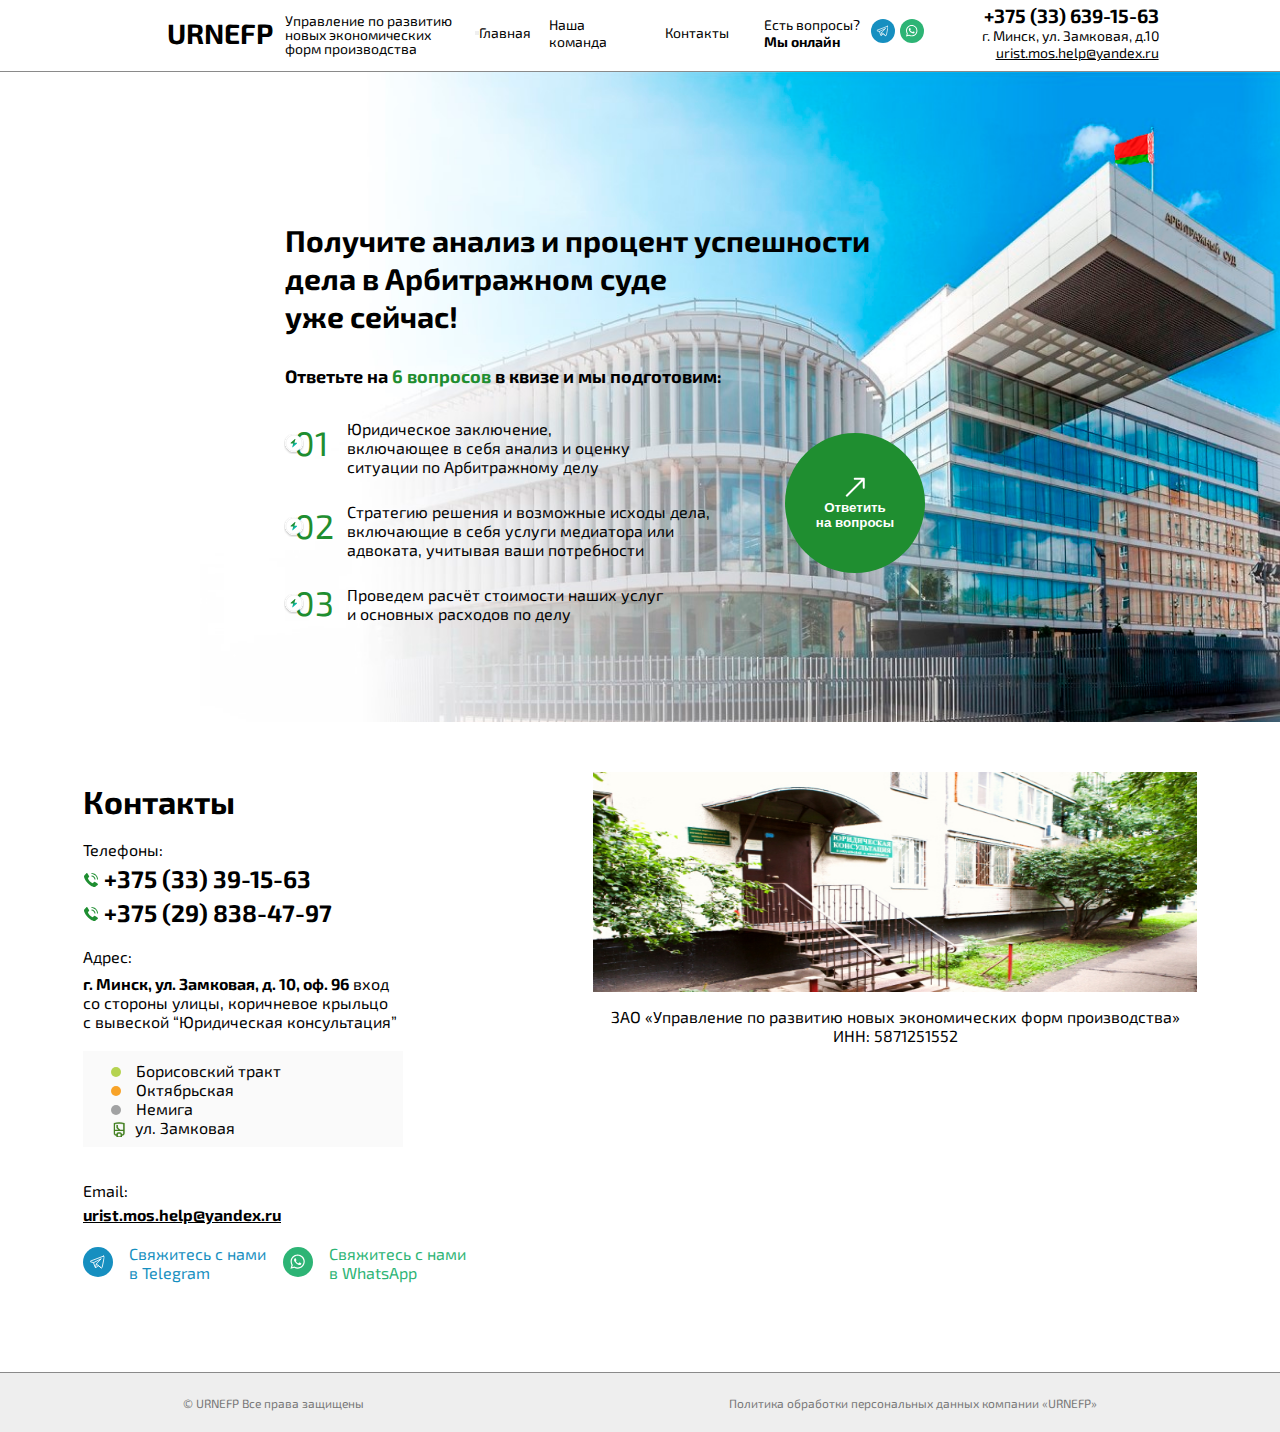
==== commit 71290bf9: "added form validation, data with using xml, adaptive and burger-menu for index.html" ====
--- a/index.html
+++ b/index.html
@@ -4,8 +4,11 @@
 		<meta charset="UTF-8" />
 		<meta name="viewport" content="width=device-width, initial-scale=1.0" />
 		<title>Оказание юридических услуг</title>
-		<link rel="icon" href="https://polotnos.cdnbro.com/posts/0732688-notarius-klipart-55.jpg">
-		<link rel="stylesheet" href="style.css" />
+		<link
+			rel="icon"
+			href="https://polotnos.cdnbro.com/posts/0732688-notarius-klipart-55.jpg"
+		/>
+		<link rel="stylesheet" href="./css/style.css" />
 		<link rel="preconnect" href="https://fonts.googleapis.com" />
 		<link rel="preconnect" href="https://fonts.gstatic.com" crossorigin />
 		<link
@@ -13,16 +16,22 @@
 			rel="stylesheet"
 		/>
 	</head>
+	<script defer src="burger.js"></script>
 	<body>
 		<header class="header">
 			<div class="menu">
+				<div class="logo">
+					<h1 class="logo__title">URNEFP</h1>
+					<span class="logo__text">
+						Управление по развитию новых экономических форм производства
+					</span>
+				</div>
+				<button class="header__burger-btn" id="burger">
+					<span></span>
+					<span></span>
+					<span></span>
+				</button>
 				<ul class="menu__list">
-					<li class="menu__item logo">
-						<h1 class="logo__title">URNEFP</h1>
-						<span class="logo__text">
-							Управление по развитию новых экономических форм производства
-						</span>
-					</li>
 					<li class="menu__item">
 						<ul class="submenu__list">
 							<li class="submenu__item">
@@ -37,32 +46,95 @@
 						</ul>
 					</li>
 					<li class="menu__item questions__icons">
-						<div class="questions">Есть вопросы?<br><b>Мы онлайн</b></div>
-							<div class="icons"><?xml version="1.0" standalone="no"?>
-							<a class="telegram-hover" href="">
-								<svg width="24" height="24" viewBox="0 0 30 30" fill="none" xmlns="http://www.w3.org/2000/svg">
-									<circle cx="15" cy="15" r="15" fill="#168FC0"/>
+						<div class="questions">Есть вопросы?  <b>Мы онлайн</b></div>
+						<div class="icons">
+							<?xml version="1.0" standalone="no"?>
+							<a
+								class="telegram-hover"
+								href="https://t.me/TLGRM_belstuby"
+								target="_blank"
+							>
+								<svg
+									width="24"
+									height="24"
+									viewBox="0 0 30 30"
+									fill="none"
+									xmlns="http://www.w3.org/2000/svg"
+								>
+									<circle cx="15" cy="15" r="15" fill="#168FC0" />
 									<g clip-path="url(#clip0_0_902)">
-									<mask id="mask0_0_902" style="mask-type:luminance" maskUnits="userSpaceOnUse" x="6" y="7" width="16" height="16">
-									<path d="M6.74976 7.5H21.7498V22.5H6.74976V7.5Z" fill="white"/>
-									</mask>
-									<g mask="url(#mask0_0_902)">
-									<path d="M20.3622 9.1732L7.66541 14.02C7.02137 14.2658 7.03198 14.6379 7.68887 14.8468L10.5414 15.663L12.0407 19.9508C12.2683 20.6015 12.8693 20.7518 13.3764 20.2849L15.284 18.5285L17.9648 20.6871C18.5095 21.1096 19.067 20.9024 19.2039 20.2269L21.2842 9.95455C21.4211 9.27902 21.0062 8.92746 20.3622 9.1732Z" stroke="white" stroke-width="0.878906" stroke-miterlimit="10" stroke-linecap="round" stroke-linejoin="round"/>
-									<path d="M10.5798 15.6438L18.2207 11.7402L13.3201 16.9475L12.4531 20.459" stroke="white" stroke-width="0.878906" stroke-miterlimit="10" stroke-linecap="round" stroke-linejoin="round"/>
-									<path d="M13.3435 16.9652L17.9419 20.668" stroke="white" stroke-width="0.878906" stroke-miterlimit="10" stroke-linecap="round" stroke-linejoin="round"/>
-									</g>
+										<mask
+											id="mask0_0_902"
+											style="mask-type: luminance"
+											maskUnits="userSpaceOnUse"
+											x="6"
+											y="7"
+											width="16"
+											height="16"
+										>
+											<path
+												d="M6.74976 7.5H21.7498V22.5H6.74976V7.5Z"
+												fill="white"
+											/>
+										</mask>
+										<g mask="url(#mask0_0_902)">
+											<path
+												d="M20.3622 9.1732L7.66541 14.02C7.02137 14.2658 7.03198 14.6379 7.68887 14.8468L10.5414 15.663L12.0407 19.9508C12.2683 20.6015 12.8693 20.7518 13.3764 20.2849L15.284 18.5285L17.9648 20.6871C18.5095 21.1096 19.067 20.9024 19.2039 20.2269L21.2842 9.95455C21.4211 9.27902 21.0062 8.92746 20.3622 9.1732Z"
+												stroke="white"
+												stroke-width="0.878906"
+												stroke-miterlimit="10"
+												stroke-linecap="round"
+												stroke-linejoin="round"
+											/>
+											<path
+												d="M10.5798 15.6438L18.2207 11.7402L13.3201 16.9475L12.4531 20.459"
+												stroke="white"
+												stroke-width="0.878906"
+												stroke-miterlimit="10"
+												stroke-linecap="round"
+												stroke-linejoin="round"
+											/>
+											<path
+												d="M13.3435 16.9652L17.9419 20.668"
+												stroke="white"
+												stroke-width="0.878906"
+												stroke-miterlimit="10"
+												stroke-linecap="round"
+												stroke-linejoin="round"
+											/>
+										</g>
 									</g>
 									<defs>
-									<clipPath id="clip0_0_902">
-									<rect width="15" height="15" fill="white" transform="translate(6.75 7.5)"/>
-									</clipPath>
+										<clipPath id="clip0_0_902">
+											<rect
+												width="15"
+												height="15"
+												fill="white"
+												transform="translate(6.75 7.5)"
+											/>
+										</clipPath>
 									</defs>
 								</svg>
 							</a>
-							<a class="whats-app-hover" href="">
-								<svg width="24" height="24" viewBox="0 0 30 30" fill="none" xmlns="http://www.w3.org/2000/svg">
-									<circle cx="15" cy="15" r="15" fill="#2DB475"/>
-									<path fill-rule="evenodd" clip-rule="evenodd" d="M19.6738 9.58083C18.3342 8.2397 16.5527 7.50079 14.6548 7.5C10.744 7.5 7.56109 10.6828 7.55951 14.5947C7.55899 15.8452 7.88567 17.0659 8.5066 18.1419L7.5 21.8185L11.2613 20.8318C12.2977 21.3972 13.4645 21.6951 14.6519 21.6955H14.6549C18.5653 21.6955 21.7485 18.5124 21.75 14.6004C21.7508 12.7044 21.0135 10.9219 19.6738 9.58083ZM14.6548 20.4972H14.6524C13.5942 20.4968 12.5564 20.2124 11.6508 19.6752L11.4356 19.5473L9.20356 20.1329L9.79932 17.9567L9.65905 17.7336C9.06871 16.7946 8.75698 15.7094 8.7575 14.5951C8.75873 11.3436 11.4043 8.69834 14.6572 8.69834C16.2323 8.69886 17.713 9.31306 18.8264 10.4278C19.9398 11.5425 20.5526 13.0241 20.5521 14.5999C20.5507 17.8516 17.9053 20.4972 14.6548 20.4972ZM17.8896 16.0804C17.7123 15.9917 16.8407 15.5629 16.6781 15.5037C16.5158 15.4445 16.3974 15.415 16.2794 15.5924C16.1611 15.7699 15.8214 16.1692 15.7179 16.2875C15.6145 16.4058 15.5112 16.4207 15.3338 16.3319C15.1565 16.2432 14.5853 16.0559 13.9081 15.4519C13.3811 14.9818 13.0254 14.4013 12.9219 14.2239C12.8186 14.0463 12.921 13.9596 12.9997 13.8621C13.1916 13.6237 13.3838 13.3739 13.4428 13.2556C13.502 13.1373 13.4724 13.0337 13.428 12.945C13.3838 12.8563 13.0292 11.9837 12.8815 11.6286C12.7375 11.2831 12.5914 11.3297 12.4826 11.3243C12.3793 11.3192 12.261 11.3181 12.1428 11.3181C12.0246 11.3181 11.8325 11.3624 11.67 11.54C11.5075 11.7175 11.0496 12.1464 11.0496 13.019C11.0496 13.8916 11.6848 14.7346 11.7734 14.8529C11.8621 14.9713 13.0236 16.7619 14.802 17.5298C15.225 17.7126 15.5551 17.8216 15.8127 17.9033C16.2374 18.0382 16.6238 18.0192 16.9293 17.9736C17.27 17.9226 17.9781 17.5446 18.126 17.1306C18.2737 16.7164 18.2737 16.3615 18.2293 16.2875C18.1851 16.2135 18.0668 16.1692 17.8896 16.0804Z" fill="white"/>
+							<a
+								class="whats-app-hover"
+								href="https://web.whatsapp.com/"
+								target="_blank"
+							>
+								<svg
+									width="24"
+									height="24"
+									viewBox="0 0 30 30"
+									fill="none"
+									xmlns="http://www.w3.org/2000/svg"
+								>
+									<circle cx="15" cy="15" r="15" fill="#2DB475" />
+									<path
+										fill-rule="evenodd"
+										clip-rule="evenodd"
+										d="M19.6738 9.58083C18.3342 8.2397 16.5527 7.50079 14.6548 7.5C10.744 7.5 7.56109 10.6828 7.55951 14.5947C7.55899 15.8452 7.88567 17.0659 8.5066 18.1419L7.5 21.8185L11.2613 20.8318C12.2977 21.3972 13.4645 21.6951 14.6519 21.6955H14.6549C18.5653 21.6955 21.7485 18.5124 21.75 14.6004C21.7508 12.7044 21.0135 10.9219 19.6738 9.58083ZM14.6548 20.4972H14.6524C13.5942 20.4968 12.5564 20.2124 11.6508 19.6752L11.4356 19.5473L9.20356 20.1329L9.79932 17.9567L9.65905 17.7336C9.06871 16.7946 8.75698 15.7094 8.7575 14.5951C8.75873 11.3436 11.4043 8.69834 14.6572 8.69834C16.2323 8.69886 17.713 9.31306 18.8264 10.4278C19.9398 11.5425 20.5526 13.0241 20.5521 14.5999C20.5507 17.8516 17.9053 20.4972 14.6548 20.4972ZM17.8896 16.0804C17.7123 15.9917 16.8407 15.5629 16.6781 15.5037C16.5158 15.4445 16.3974 15.415 16.2794 15.5924C16.1611 15.7699 15.8214 16.1692 15.7179 16.2875C15.6145 16.4058 15.5112 16.4207 15.3338 16.3319C15.1565 16.2432 14.5853 16.0559 13.9081 15.4519C13.3811 14.9818 13.0254 14.4013 12.9219 14.2239C12.8186 14.0463 12.921 13.9596 12.9997 13.8621C13.1916 13.6237 13.3838 13.3739 13.4428 13.2556C13.502 13.1373 13.4724 13.0337 13.428 12.945C13.3838 12.8563 13.0292 11.9837 12.8815 11.6286C12.7375 11.2831 12.5914 11.3297 12.4826 11.3243C12.3793 11.3192 12.261 11.3181 12.1428 11.3181C12.0246 11.3181 11.8325 11.3624 11.67 11.54C11.5075 11.7175 11.0496 12.1464 11.0496 13.019C11.0496 13.8916 11.6848 14.7346 11.7734 14.8529C11.8621 14.9713 13.0236 16.7619 14.802 17.5298C15.225 17.7126 15.5551 17.8216 15.8127 17.9033C16.2374 18.0382 16.6238 18.0192 16.9293 17.9736C17.27 17.9226 17.9781 17.5446 18.126 17.1306C18.2737 16.7164 18.2737 16.3615 18.2293 16.2875C18.1851 16.2135 18.0668 16.1692 17.8896 16.0804Z"
+										fill="white"
+									/>
 								</svg>
 							</a>
 						</div>
@@ -71,7 +143,9 @@
 						<address>
 							<a class="number" href="tel:+74956391563">+375 (33) 639-15-63</a>
 							<span class="street">г. Минск, ул. Замковая, д.10</span>
-							<a class="mail" href="mailto:urist.mos.help@yandex.ru">urist.mos.help@yandex.ru</a>
+							<a class="mail" href="mailto:urist.mos.help@yandex.ru"
+								>urist.mos.help@yandex.ru</a
+							>
 						</address>
 					</li>
 				</ul>
@@ -81,131 +155,249 @@
 			<section class="container">
 				<div class="content">
 					<h1 class="content__title">
-						Получите анализ и процент успешности дела в Арбитражном суде<br> уже сейчас!
+						Получите анализ и процент успешности дела в Арбитражном суде<br />
+						уже сейчас!
 					</h1>
+					<img class="bg-adaptive" src="./images/bg-adaptive.jpg" alt="" />
 					<h5 class="content__subtitle">
-						Ответьте на <span class="green__text">6 вопросов</span> в квизе и мы подготовим:
+						Ответьте на <span class="green__text">6 вопросов</span> в квизе и мы
+						подготовим:
 					</h5>
 					<ul class="content__list">
 						<li class="content__list__item">
-							<img src="/images/marker.svg" class="marker"><span class="list__first green__text">01</span>
+							<img src="/images/marker.svg" class="marker" /><span
+								class="list__first green__text"
+								>01</span
+							>
 							<p class="content__list__text">
-								Юридическое заключение,<br> 
-								включающее в себя анализ и оценку<br> ситуации по Арбитражному делу
+								Юридическое заключение,<br />
+								включающее в себя анализ и оценку<br />
+								ситуации по Арбитражному делу
 							</p>
 						</li>
 						<li class="content__list__item">
-							<img src="/images/marker.svg" class="marker"><span class="list__second green__text">02</span>
+							<img src="/images/marker.svg" class="marker" /><span
+								class="list__second green__text"
+								>02</span
+							>
 							<p class="content__list__text">
-								Стратегию решения и возможные исходы дела,<br>
-								включающие в себя услуги медиатора или<br> адвоката, учитывая ваши потребности
-								
+								Стратегию решения и возможные исходы дела,<br />
+								включающие в себя услуги медиатора или<br />
+								адвоката, учитывая ваши потребности
 							</p>
-							
 						</li>
 						<li class="content__list__item">
-							<img src="/images/marker.svg" class="marker" style="top:32px"><span class="list__second green__text" style="top:34px">03</span>
+							<img
+								src="/images/marker.svg"
+								class="marker"
+								style="top: 32px"
+							/><span class="list__second green__text" style="top: 34px"
+								>03</span
+							>
 							<p class="content__list__text">
-								Проведем расчёт стоимости наших услуг<br>
-							  и основных расходов по делу
+								Проведем расчёт стоимости наших услуг<br />
+								и основных расходов по делу
 							</p>
 						</li>
 					</ul>
+					<a href="quiz.html">
+						<button class="btn btn-hover">
+							<figure>
+								<img src="/images/arrow.svg" />
+							</figure>
+							<p>
+								Ответить<br />
+								на вопросы
+							</p>
+						</button>
+					</a>
 				</div>
-				<a href="quiz.html">
-					<button class="btn btn-hover">
-							<figure>
-								<img src="/images/arrow.svg">
-							</figure>
-							<p>Ответить<br> на вопросы</p>
-					</button>
-				</a>
 			</section>
-			
+
 			<section id="contacts" class="contacts">
 				<div class="contacts__container">
 					<div class="contacts__info">
-						<h1 class="contacts__info_title">Контакты</h1>	
+						<h1 class="contacts__info_title">Контакты</h1>
 						<address class="contacts__info_numbers">
 							<span>Телефоны:</span>
-							<a class="number" href="tel:+375336391563"><img src="/images/telephone_logo.svg" alt="">
+							<a class="number" href="tel:+375336391563"
+								><img src="/images/telephone_logo.svg" alt="" />
 								+375 (33) 39-15-63
 							</a>
-							<a class="number" href="tel:+375298384797"><img src="/images/telephone_logo.svg" alt="">
+							<a class="number" href="tel:+375298384797"
+								><img src="/images/telephone_logo.svg" alt="" />
 								+375 (29) 838-47-97
 							</a>
 						</address>
 						<div class="contacts__info_address">
-								<span>Адрес:</span>
-								<br>
-								<p>
-									<b>г. Минск, ул. Замковая, д. 10, оф. 96</b> вход со стороны улицы, коричневое крыльцо с вывеской “Юридическая консультация”
-								</p>
+							<span>Адрес:</span>
+							<br />
+							<p>
+								<b>г. Минск, ул. Замковая, д. 10, оф. 96</b> вход со стороны
+								улицы, коричневое крыльцо с вывеской “Юридическая консультация”
+							</p>
 						</div>
 						<div class="contacts__info_metro-way">
 							<ul class="contacts__info_metro-way_list">
-								<li class="contacts__info_metro-way_list-item metro-way_list-item-green">
+								<li
+									class="contacts__info_metro-way_list-item metro-way_list-item-green"
+								>
 									Борисовский тракт
 								</li>
-								<li class="contacts__info_metro-way_list-item metro-way_list-item-orange">
+								<li
+									class="contacts__info_metro-way_list-item metro-way_list-item-orange"
+								>
 									Октябрьская
 								</li>
-								<li class="contacts__info_metro-way_list-item metro-way_list-item-gray">
+								<li
+									class="contacts__info_metro-way_list-item metro-way_list-item-gray"
+								>
 									Немига
 								</li>
-								<li class="contacts__info_metro-way_list-item metro-way_list-item-exit">
+								<li
+									class="contacts__info_metro-way_list-item metro-way_list-item-exit"
+								>
 									ул. Замковая
 								</li>
 							</ul>
 						</div>
 						<address class="contacts__info_email">
 							<span>Email:</span>
-							<a class="mail" href="mailto:urist.mos.help@yandex.ru">urist.mos.help@yandex.ru</a>
+							<a class="mail" href="mailto:urist.mos.help@yandex.ru"
+								>urist.mos.help@yandex.ru</a
+							>
 						</address>
 						<div class="contacts__info_call-with-me">
 							<div class="contacts__info_call-with-me__tg">
-								<a class="telegram-hover" href="#">
-									<svg width="30" height="30" viewBox="0 0 30 30" fill="none" xmlns="http://www.w3.org/2000/svg">
-									<circle cx="15" cy="15" r="15" fill="#168FC0"/>
-									<g clip-path="url(#clip0_0_902)">
-									<mask id="mask0_0_902" style="mask-type:luminance" maskUnits="userSpaceOnUse" x="6" y="7" width="16" height="16">
-									<path d="M6.74976 7.5H21.7498V22.5H6.74976V7.5Z" fill="white"/>
-									</mask>
-									<g mask="url(#mask0_0_902)">
-									<path d="M20.3622 9.1732L7.66541 14.02C7.02137 14.2658 7.03198 14.6379 7.68887 14.8468L10.5414 15.663L12.0407 19.9508C12.2683 20.6015 12.8693 20.7518 13.3764 20.2849L15.284 18.5285L17.9648 20.6871C18.5095 21.1096 19.067 20.9024 19.2039 20.2269L21.2842 9.95455C21.4211 9.27902 21.0062 8.92746 20.3622 9.1732Z" stroke="white" stroke-width="0.878906" stroke-miterlimit="10" stroke-linecap="round" stroke-linejoin="round"/>
-									<path d="M10.5798 15.6438L18.2207 11.7402L13.3201 16.9475L12.4531 20.459" stroke="white" stroke-width="0.878906" stroke-miterlimit="10" stroke-linecap="round" stroke-linejoin="round"/>
-									<path d="M13.3435 16.9652L17.9419 20.668" stroke="white" stroke-width="0.878906" stroke-miterlimit="10" stroke-linecap="round" stroke-linejoin="round"/>
-									</g>
-									</g>
-									<defs>
-									<clipPath id="clip0_0_902">
-									<rect width="15" height="15" fill="white" transform="translate(6.75 7.5)"/>
-									</clipPath>
-									</defs>
+								<a
+									class="telegram-hover"
+									href="https://t.me/TLGRM_belstuby"
+									target="_blank"
+								>
+									<svg
+										width="30"
+										height="30"
+										viewBox="0 0 30 30"
+										fill="none"
+										xmlns="http://www.w3.org/2000/svg"
+									>
+										<circle cx="15" cy="15" r="15" fill="#168FC0" />
+										<g clip-path="url(#clip0_0_902)">
+											<mask
+												id="mask0_0_902"
+												style="mask-type: luminance"
+												maskUnits="userSpaceOnUse"
+												x="6"
+												y="7"
+												width="16"
+												height="16"
+											>
+												<path
+													d="M6.74976 7.5H21.7498V22.5H6.74976V7.5Z"
+													fill="white"
+												/>
+											</mask>
+											<g mask="url(#mask0_0_902)">
+												<path
+													d="M20.3622 9.1732L7.66541 14.02C7.02137 14.2658 7.03198 14.6379 7.68887 14.8468L10.5414 15.663L12.0407 19.9508C12.2683 20.6015 12.8693 20.7518 13.3764 20.2849L15.284 18.5285L17.9648 20.6871C18.5095 21.1096 19.067 20.9024 19.2039 20.2269L21.2842 9.95455C21.4211 9.27902 21.0062 8.92746 20.3622 9.1732Z"
+													stroke="white"
+													stroke-width="0.878906"
+													stroke-miterlimit="10"
+													stroke-linecap="round"
+													stroke-linejoin="round"
+												/>
+												<path
+													d="M10.5798 15.6438L18.2207 11.7402L13.3201 16.9475L12.4531 20.459"
+													stroke="white"
+													stroke-width="0.878906"
+													stroke-miterlimit="10"
+													stroke-linecap="round"
+													stroke-linejoin="round"
+												/>
+												<path
+													d="M13.3435 16.9652L17.9419 20.668"
+													stroke="white"
+													stroke-width="0.878906"
+													stroke-miterlimit="10"
+													stroke-linecap="round"
+													stroke-linejoin="round"
+												/>
+											</g>
+										</g>
+										<defs>
+											<clipPath id="clip0_0_902">
+												<rect
+													width="15"
+													height="15"
+													fill="white"
+													transform="translate(6.75 7.5)"
+												/>
+											</clipPath>
+										</defs>
 									</svg>
 								</a>
-								<a class="telegram-hover_text" href="#">
-										<span>Свяжитесь с нами в Telegram</span>
+								<a
+									class="telegram-hover_text"
+									href="https://t.me/TLGRM_belstuby"
+									target="_blank"
+								>
+									<span>Свяжитесь с нами в Telegram</span>
 								</a>
 							</div>
 							<div class="contacts__info_call-with-me__whatsapp">
-								<a class="whats-app-hover" href="">
-									<svg width="30" height="30" viewBox="0 0 30 30" fill="none" xmlns="http://www.w3.org/2000/svg">
-										<circle cx="15" cy="15" r="15" fill="#2DB475"/>
-										<path fill-rule="evenodd" clip-rule="evenodd" d="M19.6738 9.58083C18.3342 8.2397 16.5527 7.50079 14.6548 7.5C10.744 7.5 7.56109 10.6828 7.55951 14.5947C7.55899 15.8452 7.88567 17.0659 8.5066 18.1419L7.5 21.8185L11.2613 20.8318C12.2977 21.3972 13.4645 21.6951 14.6519 21.6955H14.6549C18.5653 21.6955 21.7485 18.5124 21.75 14.6004C21.7508 12.7044 21.0135 10.9219 19.6738 9.58083ZM14.6548 20.4972H14.6524C13.5942 20.4968 12.5564 20.2124 11.6508 19.6752L11.4356 19.5473L9.20356 20.1329L9.79932 17.9567L9.65905 17.7336C9.06871 16.7946 8.75698 15.7094 8.7575 14.5951C8.75873 11.3436 11.4043 8.69834 14.6572 8.69834C16.2323 8.69886 17.713 9.31306 18.8264 10.4278C19.9398 11.5425 20.5526 13.0241 20.5521 14.5999C20.5507 17.8516 17.9053 20.4972 14.6548 20.4972ZM17.8896 16.0804C17.7123 15.9917 16.8407 15.5629 16.6781 15.5037C16.5158 15.4445 16.3974 15.415 16.2794 15.5924C16.1611 15.7699 15.8214 16.1692 15.7179 16.2875C15.6145 16.4058 15.5112 16.4207 15.3338 16.3319C15.1565 16.2432 14.5853 16.0559 13.9081 15.4519C13.3811 14.9818 13.0254 14.4013 12.9219 14.2239C12.8186 14.0463 12.921 13.9596 12.9997 13.8621C13.1916 13.6237 13.3838 13.3739 13.4428 13.2556C13.502 13.1373 13.4724 13.0337 13.428 12.945C13.3838 12.8563 13.0292 11.9837 12.8815 11.6286C12.7375 11.2831 12.5914 11.3297 12.4826 11.3243C12.3793 11.3192 12.261 11.3181 12.1428 11.3181C12.0246 11.3181 11.8325 11.3624 11.67 11.54C11.5075 11.7175 11.0496 12.1464 11.0496 13.019C11.0496 13.8916 11.6848 14.7346 11.7734 14.8529C11.8621 14.9713 13.0236 16.7619 14.802 17.5298C15.225 17.7126 15.5551 17.8216 15.8127 17.9033C16.2374 18.0382 16.6238 18.0192 16.9293 17.9736C17.27 17.9226 17.9781 17.5446 18.126 17.1306C18.2737 16.7164 18.2737 16.3615 18.2293 16.2875C18.1851 16.2135 18.0668 16.1692 17.8896 16.0804Z" fill="white"/>
+								<a
+									class="whats-app-hover"
+									href="https://web.whatsapp.com/"
+									target="_blank"
+								>
+									<svg
+										width="30"
+										height="30"
+										viewBox="0 0 30 30"
+										fill="none"
+										xmlns="http://www.w3.org/2000/svg"
+									>
+										<circle cx="15" cy="15" r="15" fill="#2DB475" />
+										<path
+											fill-rule="evenodd"
+											clip-rule="evenodd"
+											d="M19.6738 9.58083C18.3342 8.2397 16.5527 7.50079 14.6548 7.5C10.744 7.5 7.56109 10.6828 7.55951 14.5947C7.55899 15.8452 7.88567 17.0659 8.5066 18.1419L7.5 21.8185L11.2613 20.8318C12.2977 21.3972 13.4645 21.6951 14.6519 21.6955H14.6549C18.5653 21.6955 21.7485 18.5124 21.75 14.6004C21.7508 12.7044 21.0135 10.9219 19.6738 9.58083ZM14.6548 20.4972H14.6524C13.5942 20.4968 12.5564 20.2124 11.6508 19.6752L11.4356 19.5473L9.20356 20.1329L9.79932 17.9567L9.65905 17.7336C9.06871 16.7946 8.75698 15.7094 8.7575 14.5951C8.75873 11.3436 11.4043 8.69834 14.6572 8.69834C16.2323 8.69886 17.713 9.31306 18.8264 10.4278C19.9398 11.5425 20.5526 13.0241 20.5521 14.5999C20.5507 17.8516 17.9053 20.4972 14.6548 20.4972ZM17.8896 16.0804C17.7123 15.9917 16.8407 15.5629 16.6781 15.5037C16.5158 15.4445 16.3974 15.415 16.2794 15.5924C16.1611 15.7699 15.8214 16.1692 15.7179 16.2875C15.6145 16.4058 15.5112 16.4207 15.3338 16.3319C15.1565 16.2432 14.5853 16.0559 13.9081 15.4519C13.3811 14.9818 13.0254 14.4013 12.9219 14.2239C12.8186 14.0463 12.921 13.9596 12.9997 13.8621C13.1916 13.6237 13.3838 13.3739 13.4428 13.2556C13.502 13.1373 13.4724 13.0337 13.428 12.945C13.3838 12.8563 13.0292 11.9837 12.8815 11.6286C12.7375 11.2831 12.5914 11.3297 12.4826 11.3243C12.3793 11.3192 12.261 11.3181 12.1428 11.3181C12.0246 11.3181 11.8325 11.3624 11.67 11.54C11.5075 11.7175 11.0496 12.1464 11.0496 13.019C11.0496 13.8916 11.6848 14.7346 11.7734 14.8529C11.8621 14.9713 13.0236 16.7619 14.802 17.5298C15.225 17.7126 15.5551 17.8216 15.8127 17.9033C16.2374 18.0382 16.6238 18.0192 16.9293 17.9736C17.27 17.9226 17.9781 17.5446 18.126 17.1306C18.2737 16.7164 18.2737 16.3615 18.2293 16.2875C18.1851 16.2135 18.0668 16.1692 17.8896 16.0804Z"
+											fill="white"
+										/>
 									</svg>
 								</a>
-								<a class="whats-app-hover_text" href="#">
+								<a
+									class="whats-app-hover_text"
+									href="https://web.whatsapp.com/"
+									target="_blank"
+								>
 									Свяжитесь с нами в WhatsApp
 								</a>
 							</div>
 						</div>
 					</div>
 					<div class="contacts__map">
-						<img src="./images/place_tribunal_photo.jpg" alt="">
-						<script type="text/javascript" charset="utf-8" async src="https://api-maps.yandex.ru/services/constructor/1.0/js/?um=constructor%3A9b0b58cb18b2513bdede91338a245a156dfb18046d193e7bc371ff586e5b4ec9&amp;width=438&amp;height=240&amp;lang=ru_RU&amp;scroll=true"></script>
+						<img src="./images/place_tribunal_photo.jpg" alt="" />
+						<div class="contacts__map_laptop-map">
+							<script
+								type="text/javascript"
+								charset="utf-8"
+								async
+								src="https://api-maps.yandex.ru/services/constructor/1.0/js/?um=constructor%3A9b0b58cb18b2513bdede91338a245a156dfb18046d193e7bc371ff586e5b4ec9&amp;width=600&amp;height=240&amp;lang=ru_RU&amp;scroll=true"
+							></script>
+						</div>
+						<div class="contacts__map_mobile-map">
+							<script
+								type="text/javascript"
+								charset="utf-8"
+								async
+								src="https://api-maps.yandex.ru/services/constructor/1.0/js/?um=constructor%3A09ed262812ff831a3f1dda52b434efb1ab1a56716a75fac0df477bd629d338b6&amp;width=345&amp;height=240&amp;lang=ru_RU&amp;scroll=true"
+							></script>
+						</div>
+
 						<p>
-							ЗАО «Управление по развитию новых экономических форм производства»  ИНН: 5871251552
+							ЗАО «Управление по развитию новых экономических форм производства»
+							ИНН: 5871251552
 						</p>
 					</div>
 				</div>
--- a/css/style.css
+++ b/css/style.css
@@ -0,0 +1,905 @@
+*,
+*::after,
+*::before {
+	box-sizing: border-box;
+	margin: 0;
+	padding: 0;
+}
+
+html {
+	box-sizing: inherit;
+}
+
+body {
+	font-family: 'Exo 2';
+	font-weight: 400;
+	font-size: 16px;
+}
+
+li {
+	list-style-type: none;
+}
+
+a {
+	text-decoration: none;
+	color: black;
+	display: block;
+}
+
+.green__text {
+	color: #1f8e30;
+}
+
+.menu {
+	max-width: 100%;
+	display: flex;
+	justify-content: center;
+	align-items: center;
+	padding-top: 4px;
+	padding-bottom: 10px;
+	border-bottom: 1px solid #8a8a8a;
+}
+
+.menu__list {
+	display: flex;
+	justify-content: space-between;
+	align-items: center;
+	gap: 2%;
+	font-size: 87.5%;
+}
+
+.submenu__list {
+	display: flex;
+	justify-content: center;
+	gap: 7.5%;
+	width: 250px;
+	align-items: center;
+}
+
+.submenu__link:hover {
+	color: #827e7d;
+	transition: 0.3s;
+}
+
+.submenu__link:not(:hover) {
+	color: #000;
+	transition: 0.3s;
+}
+
+.logo {
+	display: flex;
+	justify-content: space-between;
+	align-items: center;
+	gap: 2.5%;
+	width: 300px;
+	margin-right: 20px;
+}
+
+.logo__title {
+	margin-left: 4%;
+	font-size: 175%;
+}
+
+.logo__text {
+	font-size: 87.5%;
+	width: 170px;
+	line-height: 14px;
+	margin-top: 4px;
+}
+
+.questions__icons {
+	display: flex;
+	align-items: center;
+	justify-content: center;
+	flex-direction: row;
+	gap: 7px;
+	width: 220px;
+}
+
+.questions {
+	line-height: 17px;
+	width: 100px;
+}
+
+.icons {
+	display: flex;
+	gap: 5px;
+}
+
+.telegram-hover:hover circle {
+	fill: #45a5cd;
+	transition: 0.3s;
+}
+
+.telegram-hover:not(:hover) circle {
+	fill: #168fc0;
+	transition: 0.3s;
+}
+
+.telegram-hover:active circle {
+	fill: #12729a;
+}
+
+.whats-app-hover:hover circle {
+	fill: #57c391;
+	transition: 0.3s;
+}
+
+.whats-app-hover:not(:hover) circle {
+	fill: #2db475;
+	transition: 0.3s;
+}
+
+.whats-app-hover:active circle {
+	fill: #24905e;
+}
+
+.submenu__link:not(:hover) {
+	color: #000;
+	transition: 0.3s;
+}
+
+.whats-app-hover:not(:hover) {
+	color: #421414;
+}
+
+
+
+address {
+	font-style: normal;
+	text-align: right;
+	width: 120%;
+}
+
+.number {
+	font-size: 137.5%;
+	font-weight: bold;
+	&:hover {
+		color: #827e7d;
+		transition: 0.3s;
+	}
+	&:not(:hover) {
+		color: #000;
+		transition: 0.3s;
+	}
+}
+
+.mail {
+	text-decoration: underline;
+	&:hover {
+		color: #827e7d;
+		transition: 0.3s;
+	}
+	&:not(:hover) {
+		color: #000;
+		transition: 0.3s;
+	}
+}
+
+.container {
+	display: flex;
+	justify-content: center;
+	align-items: center;
+	max-width: 100%;
+	height: 650px;
+	background-image: url(/images/bg.png);
+	background-position: 200px 0px;
+	background-repeat: no-repeat;
+	background-size: 100%;
+}
+
+.bg-adaptive {
+	display: none;
+	position: relative;
+}
+
+.content {
+	margin-left: -110px;
+	max-width: 600px;
+	flex-direction: column;
+	& > a {
+		text-align: right;
+		margin-top: -190px;
+		margin-left: 500px;
+		width: 140px;
+	}
+}
+
+.content__title {
+	line-height: 38px;
+	font-size: 30px;
+}
+
+.content__subtitle {
+	font-size: 18px;
+	padding: 30px 0;
+}
+
+.content__list {
+	margin-left: 62px;
+}
+
+.content__list__item {
+	margin-bottom: 0px;
+	line-height: 19px;
+}
+
+.content__list__item:nth-child(1) {
+	margin-top: -24px;
+}
+
+.list__first {
+	position: relative;
+	left: -73px;
+	top: 40px;
+	font-size: 212.5%;
+}
+
+.marker {
+	position: relative;
+	height: 20px;
+	z-index: 1;
+	left: -63px;
+	top: 38px;
+}
+
+.list__second {
+	position: relative;
+	left: -73px;
+	top: 40px;
+	font-size: 212.5%;
+}
+
+.btn {
+	height: 140px;
+	width: 140px;
+	font-weight: bold;
+	color: white;
+	border: 0px;
+	background-color: #1f8e30;
+	border-radius: 100px;
+	cursor: pointer;
+	& > a {
+		color: white;
+	}
+	&:hover {
+		background-color: #4ba55b;
+		transition: 0.3s;
+	}
+	&:not(:hover) {
+		background-color: #1f8e30;
+		transition: 0.3s;
+	}
+	&:active {
+		background-color: #187228;
+	}
+}
+
+.my_team {
+	display: flex;
+	justify-content: center;
+	align-items: center;
+	flex-flow: row wrap;
+	gap: 30px;
+	margin-bottom: 70px;
+}
+
+.my_team__title {
+	width: 100%;
+	margin-top: 70px;
+	margin-bottom: 10px;
+	text-align: center;
+	font-size: 200%;
+	font-weight: 700;
+}
+
+.my_team__desc {
+	display: flex;
+	align-items: center;
+	justify-content: center;
+	width: 1100px;
+	flex-flow: row wrap;
+	gap: 20px;
+}
+
+.my__team_cards {
+	width: 280px;
+	height: 190px;
+	border-radius: 5px;
+	border: 1px solid #d9d9d9;
+	background-color: #f5f5f5;
+	padding: 30px 30px;
+}
+
+.my__team_cards p {
+	font-size: 100%;
+	line-height: 20px;
+}
+
+.my_team__pict {
+	margin-top: -5px;
+	margin-bottom: 5px;
+	height: 35px;
+}
+
+.my_team__our_pict img {
+	height: 460px;
+	border-radius: 5px, 5px, 0px, 0px;
+}
+
+.administration__help_form {
+	display: flex;
+	justify-content: center;
+	align-items: center;
+	height: 525px;
+	background-image: url(/images/bg_help_form.jpg);
+	background-size: 1530px;
+	background-repeat: no-repeat;
+}
+
+.administration_container {
+	display: flex;
+	justify-content: center;
+	align-items: center;
+	gap: 30px;
+	width: 875px;
+	margin-top: -65px;
+}
+
+.administration__card {
+	display: flex;
+	justify-content: center;
+	align-items: center;
+	flex-direction: column;
+	gap: 15px;
+	width: 250px;
+	height: 450px;
+	border: 1px solid black;
+	text-align: center;
+	margin-top: 50px;
+	padding: 20px;
+	background-color: #ffffff;
+	border: 1px solid #d9d9d9;
+}
+
+.administration__image img {
+	height: 220px;
+}
+
+.administration__name {
+	font-size: 112.5%;
+}
+
+.administration__desc {
+	font-size: 100%;
+}
+
+.administration__telephone {
+	font-size: 100%;
+	font-weight: bold;
+	text-align: center;
+	& > a > img {
+		height: 16px;
+	}
+}
+
+.help_form {
+	margin-top: 50px;
+	display: flex;
+	gap: 10px;
+	flex-direction: column;
+	align-items: center;
+	width: 100%;
+	height: 450px;
+	background-color: #ffffff;
+	border: 1px solid #d9d9d9;
+}
+
+.help_form__title {
+	text-align: center;
+	font-size: 100%;
+	padding: 30px 10px 10px 10px;
+}
+
+.help_form__info {
+	display: flex;
+	flex-direction: column;
+	justify-content: center;
+	align-items: center;
+	gap: 10px;
+}
+
+.help_form__info > .help_form__info_desc {
+	font-size: 87.5%;
+}
+
+.help_form__info_desc > input {
+	border: 1px solid #ababab;
+	background-color: #ffffff;
+	width: 270px;
+	height: 50px;
+	padding: 20px 15px;
+	border-radius: 4px;
+	margin: 5px 0px 0px 0px;
+}
+
+.help_form__info_desc > input::placeholder {
+	color: #cdcdcd;
+}
+
+input:required {
+	border-color: #cdcdcd;
+}
+
+.help_form__button {
+	display: flex;
+	justify-content: center;
+	align-items: center;
+	height: 60px;
+	& input[value='Записаться на консультацию'] {
+		padding: 18px 0;
+	}
+}
+
+.help_form__button input[type='submit'] {
+	width: 270px;
+	height: 50px;
+	padding: 10px, 0px;
+	background-color: #1f8e30;
+	border: 0px;
+	border-radius: 5px;
+	color: #fff;
+	font-size: 100%;
+	cursor: pointer;
+	&:hover {
+		background-color: #4ba55b;
+		transition: 0.3s;
+	}
+	&:not(:hover) {
+		background-color: #1f8e30;
+		transition: 0.3s;
+	}
+	&:active {
+		background-color: #187228;
+	}
+}
+
+.help_form__agree_desc {
+	font-size: 62.5%;
+}
+
+.help_form__agree_desc {
+	text-align: center;
+	width: 270px;
+}
+
+.contacts {
+	display: flex;
+	justify-content: center;
+	align-items: center;
+	height: 620px;
+	margin-bottom: 30px;
+	max-width: 100%;
+	background-image: url(./images/contacts_bg.jpg);
+	background-repeat: no-repeat;
+}
+
+.contacts__container {
+	display: flex;
+	justify-content: center;
+	align-items: center;
+	max-width: 100%;
+	gap: 10px;
+}
+
+.contacts__info {
+	display: flex;
+	flex-wrap: wrap;
+	flex-direction: column;
+	text-align: left;
+	gap: 20px;
+	max-width: 50%;
+}
+
+.contacts__info_title {
+	font-size: 200%;
+}
+
+.contacts__info_numbers {
+	display: flex;
+	flex-wrap: wrap;
+	flex-direction: column;
+	gap: 5px;
+	text-align: left;
+	& > span {
+		font-size: 100%;
+	}
+	& > a {
+		font-weight: bold;
+		font-size: 150%;
+		min-width: 300px;
+		& > img {
+			height: 16px;
+		}
+	}
+}
+
+.contacts__info_address {
+	max-width: 315px;
+	font-size: 100%;
+	& > p {
+		margin-top: 8px;
+	}
+}
+
+.contacts__info_metro-way {
+	font-size: 100%;
+	background-color: #fafafa;
+	max-width: 320px;
+	padding: 10px 20px;
+	& > .contacts__info_metro-way_list {
+		padding-left: 25px;
+		& > .metro-way_list-item-green {
+			list-style-image: url('../images/green-marker.svg');
+			padding: 0px 8px;
+		}
+		& > .metro-way_list-item-orange {
+			list-style-image: url('../images/orange-marker.svg');
+			padding: 0px 8px;
+		}
+		& > .metro-way_list-item-gray {
+			list-style-image: url('../images/gray-marker.svg');
+			padding: 0px 8px;
+		}
+		& > .metro-way_list-item-exit {
+			background-image: url('../images/exit-marker.svg');
+			background-repeat: no-repeat;
+			background-position: 0px 3px;
+			margin-left: -15px;
+			padding-left: 22px;
+		}
+	}
+}
+.contacts__info_email {
+	display: flex;
+	flex-direction: column;
+	gap: 5px;
+	font-size: 100%;
+	padding-top: 14px;
+	text-align: left;
+}
+
+.contacts__info_email > a {
+	font-weight: bold;
+	text-decoration: underline;
+}
+
+.contacts__info_call-with-me {
+	display: flex;
+	align-items: center;
+	gap: 10px;
+	font-size: 100%;
+	width: 500px;
+}
+
+.contacts__info_call-with-me__tg,
+.contacts__info_call-with-me__whatsapp {
+	display: flex;
+	align-items: center;
+	gap: 16px;
+	width: 190px;
+}
+
+.contacts__info_call-with-me__tg > a {
+	color: #168fc0;
+}
+.contacts__info_call-with-me__whatsapp > a {
+	color: #2db475;
+}
+
+.contacts__info_call-with-me__tg > a:hover {
+	color: #45a5cd;
+	transition: 0.3s;
+}
+.contacts__info_call-with-me__whatsapp > a:hover {
+	color: #57c391;
+	transition: 0.3s;
+}
+
+.contacts__info_call-with-me__tg > a:active {
+	color: #12729a;
+}
+.contacts__info_call-with-me__whatsapp > a:active {
+	color: #24905e;
+}
+
+.contacts__info_call-with-me__tg > a:not(:hover) {
+	color: #168fc0;
+	transition: 0.3s;
+}
+
+.contacts__info_call-with-me__whatsapp > a:not(:hover) {
+	color: #2db475;
+	transition: 0.3s;
+}
+
+.contacts__map {
+	text-align: center;
+	font-size: 100%;
+	height: 520px;
+	max-width: 50%;
+}
+
+.contacts__map > p {
+	margin-top: 12px;
+}
+
+.contacts__map > img {
+	height: 220px;
+	width: 100%;
+}
+
+.contacts__map_laptop-map {
+	display: block;
+}
+
+.contacts__map_mobile-map {
+	display: none;
+}
+
+.footer {
+	display: flex;
+	align-items: center;
+	justify-content: space-around;
+
+	color: #767676;
+	background-color: #eeeeee;
+	border-top: 0.5px solid #8a8a8a;
+	width: 100%;
+	height: 60px;
+	font-size: 75%;
+}
+
+.burger {
+	display: none;
+}
+
+@media (max-width: 768px) {
+	.header__burger-btn {
+		position: relative;
+		width: 40px;
+		height: 40px;
+		border: none;
+		background: #fff;
+	}
+
+	.header__burger-btn span {
+		position: absolute;
+		width: 30px;
+		height: 2px;
+		background: #000;
+		left: 5px;
+	}
+
+	.header__burger-btn span:nth-child(1) {
+		transform: translateY(-10px);
+	}
+
+	.header__burger-btn span:nth-child(3) {
+		transform: translateY(10px);
+	}
+
+	.menu.open .header__burger-btn span:nth-child(1) {
+		transform: translateY(0) rotate(45deg);
+		transition: .5s;
+	}
+
+	.menu.open .header__burger-btn span:nth-child(2) {
+		opacity: 0;
+		
+	}
+
+	.menu.open .header__burger-btn span:nth-child(3) {
+		transform: translateY(0) rotate(-45deg);
+		transition: .5s;
+	}
+
+	.menu .header__burger-btn span:nth-child(1) {
+		
+		transition: .5s;
+	}
+
+	.menu .header__burger-btn span:nth-child(2) {
+		transition: .5s;
+		
+	}
+
+	.menu .header__burger-btn span:nth-child(3) {
+		transition: .5s;
+	}
+
+	.main.open {
+		display: none;
+	}
+
+	.header {
+		max-width: 100%;
+	}
+	.main {
+		display: flex;
+		flex-direction: column;
+		justify-content: center;
+		align-items: center;
+		gap: 100px;
+	}
+	html {
+		max-height: 100%;
+		margin: 0;
+		padding: 0;
+	}
+	.container {
+		margin-top: 220px;
+		max-width: 100%;
+		background-image: none;
+		height: 600px;
+	}
+
+	.bg-adaptive {
+		display: block;
+	}
+
+	.content {
+		display: flex;
+		justify-content: center;
+		align-items: center;
+		font-size: 20px;
+		flex-direction: column;
+		margin-left: 0px;
+		margin-top: -220px;
+	}
+
+	.content__title {
+		position: absolute;
+		top: 80px;
+		text-align: center;
+		font-size: 125%;
+		max-width: 94%;
+	}
+
+	.menu__list {
+		position: absolute;
+		flex-direction: column;
+		justify-content: center;
+		align-items: center;
+		gap: 30px;
+		top: -855px;
+		width: 100%;
+		height: 600px;
+		background: #fff;
+		transition: 0.9s;
+		z-index: 4;
+	}
+
+	
+	.menu__item address {
+		text-align: center;
+		display: flex;
+		flex-direction: column;
+		gap: 30px;
+	}
+
+	.questions__icons {
+		flex-direction: column;
+		gap: 30px;
+	}
+
+	.submenu__list {
+		flex-direction: column;
+		justify-content: center;
+		align-items: center;
+		text-align: center;
+		width: 100%;
+		gap: 20px;
+		& > .submenu__item {
+			width: 100%;
+		}
+		& .submenu__link {
+			width: 400px;
+			padding: 10px 0px;
+			height: 50px;
+		}
+		& .submenu__link:hover {
+			background-color: #f4f0ef;
+			transition: .3s;
+			color: black;
+			
+		}
+	}
+
+	.logo__text {
+		display: none;
+	}
+
+	.logo {
+		position: relative;
+		z-index: 2;
+	}
+
+	.menu {
+		display: flex;
+		gap: 0px;
+		font-size: 28px;
+	}
+
+	.menu.open {
+		position: fixed;
+		display: flex;
+		justify-content: center;
+		width: 100%;
+		z-index: 1;
+		background-color: #fff;
+	}
+
+	.menu.open .menu__list {
+		position: fixed;
+		transition: 0.6s;
+		transform: translateY(154.8%);
+	}
+
+	.main.open .content__title {
+		z-index: 0;
+	}
+	
+	.questions {
+		display: flex;
+		justify-content: center;
+		align-items: center;
+		gap: 5px;
+		width: 800px;
+	}
+
+	.content__subtitle {
+		font-size: 20px;
+	}
+	.btn {
+		position: relative;
+		top: 250px;
+		left: -225px;
+	}
+	.menu svg {
+		transform: scale(1.5);
+		margin: 0 10px;
+	}
+
+	.menu__item address {
+		width: inherit;
+	}
+
+	.contacts {
+		flex-direction: column;
+		max-width: 100%;
+		height: 1200px;
+	}
+	.contacts__container {
+		flex-direction: column;
+
+		justify-content: center;
+	}
+	.contacts__info_title {
+		text-align: center;
+	}
+	.contacts__info_call-with-me {
+		flex-direction: column;
+		width: inherit;
+		align-items: flex-start;
+	}
+	.contacts__map_laptop-map {
+		display: none;
+	}
+	.contacts__map_mobile-map {
+		display: block;
+	}
+	.footer {
+		width: 100%;
+	}
+}
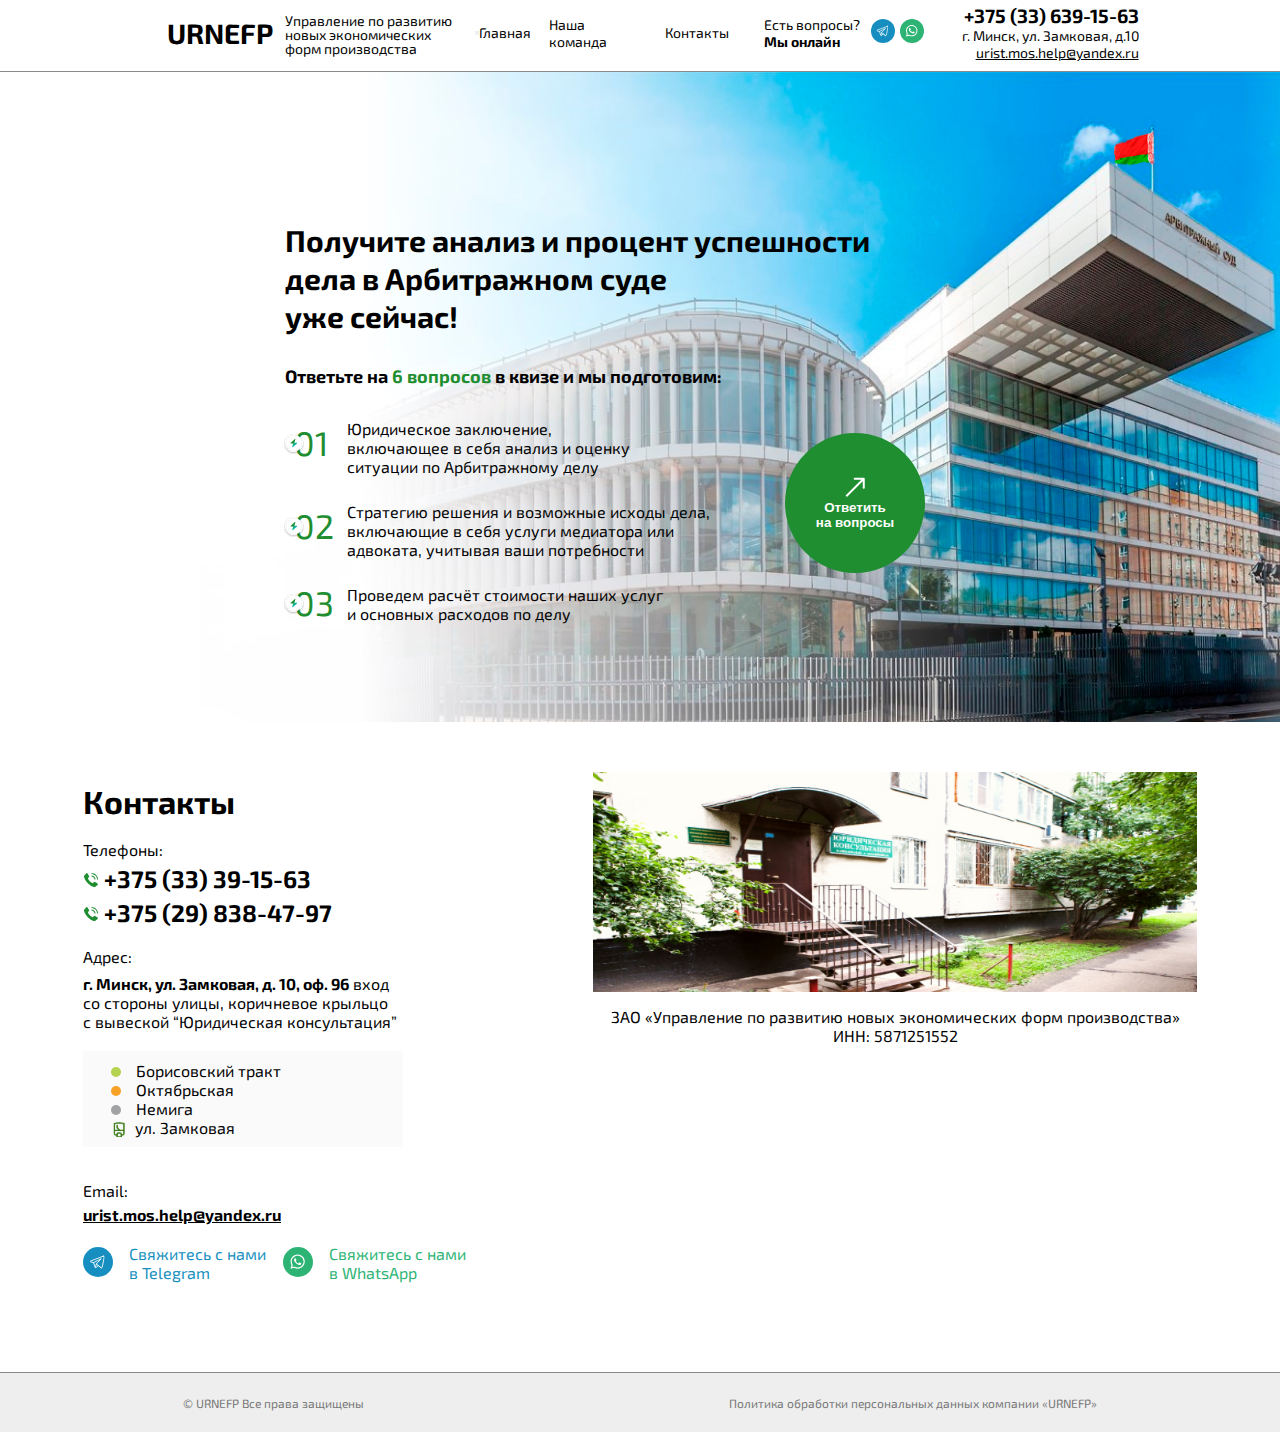
==== commit 588d8b1e: "added finally for tablet and laptops for every pages, dynamic with using js for quiz.html" ====
--- a/index.html
+++ b/index.html
@@ -394,7 +394,14 @@
 								src="https://api-maps.yandex.ru/services/constructor/1.0/js/?um=constructor%3A09ed262812ff831a3f1dda52b434efb1ab1a56716a75fac0df477bd629d338b6&amp;width=345&amp;height=240&amp;lang=ru_RU&amp;scroll=true"
 							></script>
 						</div>
-
+						<div class="contacts__map_mini-laptop-map">
+							<script
+								type="text/javascript"
+								charset="utf-8"
+								async
+								src="https://api-maps.yandex.ru/services/constructor/1.0/js/?um=constructor%3A09ed262812ff831a3f1dda52b434efb1ab1a56716a75fac0df477bd629d338b6&amp;width=472&amp;height=240&amp;lang=ru_RU&amp;scroll=true"
+							></script>
+						</div>
 						<p>
 							ЗАО «Управление по развитию новых экономических форм производства»
 							ИНН: 5871251552
--- a/css/style.css
+++ b/css/style.css
@@ -10,6 +10,14 @@
 	box-sizing: inherit;
 }
 
+@media (max-width: 768px) {
+	html {
+		max-height: 100%;
+		margin: 0;
+		padding: 0;
+	}
+}
+
 body {
 	font-family: 'Exo 2';
 	font-weight: 400;
@@ -24,647 +32,22 @@
 	text-decoration: none;
 	color: black;
 	display: block;
+	-webkit-tap-highlight-color: transparent;
 }
 
 .green__text {
 	color: #1f8e30;
 }
 
-.menu {
-	max-width: 100%;
-	display: flex;
-	justify-content: center;
-	align-items: center;
-	padding-top: 4px;
-	padding-bottom: 10px;
-	border-bottom: 1px solid #8a8a8a;
-}
-
-.menu__list {
-	display: flex;
-	justify-content: space-between;
-	align-items: center;
-	gap: 2%;
-	font-size: 87.5%;
-}
-
-.submenu__list {
-	display: flex;
-	justify-content: center;
-	gap: 7.5%;
-	width: 250px;
-	align-items: center;
-}
-
-.submenu__link:hover {
-	color: #827e7d;
-	transition: 0.3s;
-}
-
-.submenu__link:not(:hover) {
-	color: #000;
-	transition: 0.3s;
-}
-
-.logo {
-	display: flex;
-	justify-content: space-between;
-	align-items: center;
-	gap: 2.5%;
-	width: 300px;
-	margin-right: 20px;
-}
-
-.logo__title {
-	margin-left: 4%;
-	font-size: 175%;
-}
-
-.logo__text {
-	font-size: 87.5%;
-	width: 170px;
-	line-height: 14px;
-	margin-top: 4px;
-}
-
-.questions__icons {
-	display: flex;
-	align-items: center;
-	justify-content: center;
-	flex-direction: row;
-	gap: 7px;
-	width: 220px;
-}
-
-.questions {
-	line-height: 17px;
-	width: 100px;
-}
-
-.icons {
-	display: flex;
-	gap: 5px;
-}
-
-.telegram-hover:hover circle {
-	fill: #45a5cd;
-	transition: 0.3s;
-}
-
-.telegram-hover:not(:hover) circle {
-	fill: #168fc0;
-	transition: 0.3s;
-}
-
-.telegram-hover:active circle {
-	fill: #12729a;
-}
-
-.whats-app-hover:hover circle {
-	fill: #57c391;
-	transition: 0.3s;
-}
-
-.whats-app-hover:not(:hover) circle {
-	fill: #2db475;
-	transition: 0.3s;
-}
-
-.whats-app-hover:active circle {
-	fill: #24905e;
-}
-
-.submenu__link:not(:hover) {
-	color: #000;
-	transition: 0.3s;
-}
-
-.whats-app-hover:not(:hover) {
-	color: #421414;
-}
-
-
-
-address {
-	font-style: normal;
-	text-align: right;
-	width: 120%;
-}
-
-.number {
-	font-size: 137.5%;
-	font-weight: bold;
-	&:hover {
-		color: #827e7d;
-		transition: 0.3s;
-	}
-	&:not(:hover) {
-		color: #000;
-		transition: 0.3s;
-	}
-}
-
-.mail {
-	text-decoration: underline;
-	&:hover {
-		color: #827e7d;
-		transition: 0.3s;
-	}
-	&:not(:hover) {
-		color: #000;
-		transition: 0.3s;
-	}
-}
-
-.container {
-	display: flex;
-	justify-content: center;
-	align-items: center;
-	max-width: 100%;
-	height: 650px;
-	background-image: url(/images/bg.png);
-	background-position: 200px 0px;
-	background-repeat: no-repeat;
-	background-size: 100%;
-}
-
-.bg-adaptive {
-	display: none;
-	position: relative;
-}
-
-.content {
-	margin-left: -110px;
-	max-width: 600px;
-	flex-direction: column;
-	& > a {
-		text-align: right;
-		margin-top: -190px;
-		margin-left: 500px;
-		width: 140px;
-	}
-}
-
-.content__title {
-	line-height: 38px;
-	font-size: 30px;
-}
-
-.content__subtitle {
-	font-size: 18px;
-	padding: 30px 0;
-}
-
-.content__list {
-	margin-left: 62px;
-}
-
-.content__list__item {
-	margin-bottom: 0px;
-	line-height: 19px;
-}
-
-.content__list__item:nth-child(1) {
-	margin-top: -24px;
-}
-
-.list__first {
-	position: relative;
-	left: -73px;
-	top: 40px;
-	font-size: 212.5%;
-}
-
-.marker {
-	position: relative;
-	height: 20px;
-	z-index: 1;
-	left: -63px;
-	top: 38px;
-}
-
-.list__second {
-	position: relative;
-	left: -73px;
-	top: 40px;
-	font-size: 212.5%;
-}
-
-.btn {
-	height: 140px;
-	width: 140px;
-	font-weight: bold;
-	color: white;
-	border: 0px;
-	background-color: #1f8e30;
-	border-radius: 100px;
-	cursor: pointer;
-	& > a {
-		color: white;
-	}
-	&:hover {
-		background-color: #4ba55b;
-		transition: 0.3s;
-	}
-	&:not(:hover) {
-		background-color: #1f8e30;
-		transition: 0.3s;
-	}
-	&:active {
-		background-color: #187228;
-	}
-}
-
-.my_team {
-	display: flex;
-	justify-content: center;
-	align-items: center;
-	flex-flow: row wrap;
-	gap: 30px;
-	margin-bottom: 70px;
-}
-
-.my_team__title {
-	width: 100%;
-	margin-top: 70px;
-	margin-bottom: 10px;
-	text-align: center;
-	font-size: 200%;
-	font-weight: 700;
-}
-
-.my_team__desc {
-	display: flex;
-	align-items: center;
-	justify-content: center;
-	width: 1100px;
-	flex-flow: row wrap;
-	gap: 20px;
-}
-
-.my__team_cards {
-	width: 280px;
-	height: 190px;
-	border-radius: 5px;
-	border: 1px solid #d9d9d9;
-	background-color: #f5f5f5;
-	padding: 30px 30px;
-}
-
-.my__team_cards p {
-	font-size: 100%;
-	line-height: 20px;
-}
-
-.my_team__pict {
-	margin-top: -5px;
-	margin-bottom: 5px;
-	height: 35px;
-}
-
-.my_team__our_pict img {
-	height: 460px;
-	border-radius: 5px, 5px, 0px, 0px;
-}
-
-.administration__help_form {
-	display: flex;
-	justify-content: center;
-	align-items: center;
-	height: 525px;
-	background-image: url(/images/bg_help_form.jpg);
-	background-size: 1530px;
-	background-repeat: no-repeat;
-}
-
-.administration_container {
-	display: flex;
-	justify-content: center;
-	align-items: center;
-	gap: 30px;
-	width: 875px;
-	margin-top: -65px;
-}
-
-.administration__card {
-	display: flex;
-	justify-content: center;
-	align-items: center;
-	flex-direction: column;
-	gap: 15px;
-	width: 250px;
-	height: 450px;
-	border: 1px solid black;
-	text-align: center;
-	margin-top: 50px;
-	padding: 20px;
-	background-color: #ffffff;
-	border: 1px solid #d9d9d9;
-}
-
-.administration__image img {
-	height: 220px;
-}
-
-.administration__name {
-	font-size: 112.5%;
-}
-
-.administration__desc {
-	font-size: 100%;
-}
-
-.administration__telephone {
-	font-size: 100%;
-	font-weight: bold;
-	text-align: center;
-	& > a > img {
-		height: 16px;
-	}
-}
-
-.help_form {
-	margin-top: 50px;
-	display: flex;
-	gap: 10px;
-	flex-direction: column;
-	align-items: center;
-	width: 100%;
-	height: 450px;
-	background-color: #ffffff;
-	border: 1px solid #d9d9d9;
-}
-
-.help_form__title {
-	text-align: center;
-	font-size: 100%;
-	padding: 30px 10px 10px 10px;
-}
-
-.help_form__info {
-	display: flex;
-	flex-direction: column;
-	justify-content: center;
-	align-items: center;
-	gap: 10px;
-}
-
-.help_form__info > .help_form__info_desc {
-	font-size: 87.5%;
-}
-
-.help_form__info_desc > input {
-	border: 1px solid #ababab;
-	background-color: #ffffff;
-	width: 270px;
-	height: 50px;
-	padding: 20px 15px;
-	border-radius: 4px;
-	margin: 5px 0px 0px 0px;
-}
-
-.help_form__info_desc > input::placeholder {
-	color: #cdcdcd;
-}
-
-input:required {
-	border-color: #cdcdcd;
-}
-
-.help_form__button {
-	display: flex;
-	justify-content: center;
-	align-items: center;
-	height: 60px;
-	& input[value='Записаться на консультацию'] {
-		padding: 18px 0;
-	}
-}
-
-.help_form__button input[type='submit'] {
-	width: 270px;
-	height: 50px;
-	padding: 10px, 0px;
-	background-color: #1f8e30;
-	border: 0px;
-	border-radius: 5px;
-	color: #fff;
-	font-size: 100%;
-	cursor: pointer;
-	&:hover {
-		background-color: #4ba55b;
-		transition: 0.3s;
-	}
-	&:not(:hover) {
-		background-color: #1f8e30;
-		transition: 0.3s;
-	}
-	&:active {
-		background-color: #187228;
-	}
-}
-
-.help_form__agree_desc {
-	font-size: 62.5%;
-}
-
-.help_form__agree_desc {
-	text-align: center;
-	width: 270px;
-}
-
-.contacts {
-	display: flex;
-	justify-content: center;
-	align-items: center;
-	height: 620px;
-	margin-bottom: 30px;
-	max-width: 100%;
-	background-image: url(./images/contacts_bg.jpg);
-	background-repeat: no-repeat;
-}
-
-.contacts__container {
-	display: flex;
-	justify-content: center;
-	align-items: center;
-	max-width: 100%;
-	gap: 10px;
-}
-
-.contacts__info {
-	display: flex;
-	flex-wrap: wrap;
-	flex-direction: column;
-	text-align: left;
-	gap: 20px;
-	max-width: 50%;
-}
-
-.contacts__info_title {
-	font-size: 200%;
-}
-
-.contacts__info_numbers {
-	display: flex;
-	flex-wrap: wrap;
-	flex-direction: column;
-	gap: 5px;
-	text-align: left;
-	& > span {
-		font-size: 100%;
-	}
-	& > a {
-		font-weight: bold;
-		font-size: 150%;
-		min-width: 300px;
-		& > img {
-			height: 16px;
-		}
-	}
-}
-
-.contacts__info_address {
-	max-width: 315px;
-	font-size: 100%;
-	& > p {
-		margin-top: 8px;
-	}
-}
-
-.contacts__info_metro-way {
-	font-size: 100%;
-	background-color: #fafafa;
-	max-width: 320px;
-	padding: 10px 20px;
-	& > .contacts__info_metro-way_list {
-		padding-left: 25px;
-		& > .metro-way_list-item-green {
-			list-style-image: url('../images/green-marker.svg');
-			padding: 0px 8px;
-		}
-		& > .metro-way_list-item-orange {
-			list-style-image: url('../images/orange-marker.svg');
-			padding: 0px 8px;
-		}
-		& > .metro-way_list-item-gray {
-			list-style-image: url('../images/gray-marker.svg');
-			padding: 0px 8px;
-		}
-		& > .metro-way_list-item-exit {
-			background-image: url('../images/exit-marker.svg');
-			background-repeat: no-repeat;
-			background-position: 0px 3px;
-			margin-left: -15px;
-			padding-left: 22px;
-		}
-	}
-}
-.contacts__info_email {
-	display: flex;
-	flex-direction: column;
-	gap: 5px;
-	font-size: 100%;
-	padding-top: 14px;
-	text-align: left;
-}
-
-.contacts__info_email > a {
-	font-weight: bold;
-	text-decoration: underline;
-}
-
-.contacts__info_call-with-me {
-	display: flex;
-	align-items: center;
-	gap: 10px;
-	font-size: 100%;
-	width: 500px;
-}
-
-.contacts__info_call-with-me__tg,
-.contacts__info_call-with-me__whatsapp {
-	display: flex;
-	align-items: center;
-	gap: 16px;
-	width: 190px;
-}
-
-.contacts__info_call-with-me__tg > a {
-	color: #168fc0;
-}
-.contacts__info_call-with-me__whatsapp > a {
-	color: #2db475;
-}
-
-.contacts__info_call-with-me__tg > a:hover {
-	color: #45a5cd;
-	transition: 0.3s;
-}
-.contacts__info_call-with-me__whatsapp > a:hover {
-	color: #57c391;
-	transition: 0.3s;
-}
-
-.contacts__info_call-with-me__tg > a:active {
-	color: #12729a;
-}
-.contacts__info_call-with-me__whatsapp > a:active {
-	color: #24905e;
-}
-
-.contacts__info_call-with-me__tg > a:not(:hover) {
-	color: #168fc0;
-	transition: 0.3s;
-}
-
-.contacts__info_call-with-me__whatsapp > a:not(:hover) {
-	color: #2db475;
-	transition: 0.3s;
-}
-
-.contacts__map {
-	text-align: center;
-	font-size: 100%;
-	height: 520px;
-	max-width: 50%;
-}
-
-.contacts__map > p {
-	margin-top: 12px;
-}
-
-.contacts__map > img {
-	height: 220px;
-	width: 100%;
-}
-
-.contacts__map_laptop-map {
-	display: block;
-}
-
-.contacts__map_mobile-map {
-	display: none;
-}
-
-.footer {
-	display: flex;
-	align-items: center;
-	justify-content: space-around;
-
-	color: #767676;
-	background-color: #eeeeee;
-	border-top: 0.5px solid #8a8a8a;
-	width: 100%;
-	height: 60px;
-	font-size: 75%;
-}
-
 .burger {
 	display: none;
 }
 
-@media (max-width: 768px) {
+@media screen and (max-width: 768px) {
+	.header {
+		max-width: 100%;
+	}
+
 	.header__burger-btn {
 		position: relative;
 		width: 40px;
@@ -689,81 +72,81 @@
 		transform: translateY(10px);
 	}
 
+	.main.open {
+		display: none;
+	}
+}
+
+.menu {
+	max-width: 100%;
+	display: flex;
+	justify-content: center;
+	align-items: center;
+	padding-top: 4px;
+	padding-bottom: 10px;
+	border-bottom: 1px solid #8a8a8a;
+}
+
+.menu__list {
+	display: flex;
+	justify-content: space-between;
+	align-items: center;
+	gap: 2%;
+	font-size: 87.5%;
+}
+
+@media (max-width: 768px) {
+	.menu {
+		display: flex;
+		gap: 0px;
+		font-size: 28px;
+		& svg {
+			transform: scale(1.5);
+			margin: 0 10px;
+		}
+	}
+
+	.menu.open {
+		position: fixed;
+		display: flex;
+		justify-content: center;
+		width: 100%;
+		z-index: 1;
+		background-color: #fff;
+		& .menu__list {
+			position: fixed;
+			transition: 0.6s;
+			transform: translateY(154.8%);
+		}
+		& .content__title {
+			z-index: 0;
+		}
+	}
+
 	.menu.open .header__burger-btn span:nth-child(1) {
 		transform: translateY(0) rotate(45deg);
-		transition: .5s;
+		transition: 0.5s;
 	}
 
 	.menu.open .header__burger-btn span:nth-child(2) {
 		opacity: 0;
-		
 	}
 
 	.menu.open .header__burger-btn span:nth-child(3) {
 		transform: translateY(0) rotate(-45deg);
-		transition: .5s;
+		transition: 0.5s;
 	}
 
 	.menu .header__burger-btn span:nth-child(1) {
-		
-		transition: .5s;
+		transition: 0.5s;
 	}
 
 	.menu .header__burger-btn span:nth-child(2) {
-		transition: .5s;
-		
+		transition: 0.5s;
 	}
 
 	.menu .header__burger-btn span:nth-child(3) {
-		transition: .5s;
-	}
-
-	.main.open {
-		display: none;
-	}
-
-	.header {
-		max-width: 100%;
-	}
-	.main {
-		display: flex;
-		flex-direction: column;
-		justify-content: center;
-		align-items: center;
-		gap: 100px;
-	}
-	html {
-		max-height: 100%;
-		margin: 0;
-		padding: 0;
-	}
-	.container {
-		margin-top: 220px;
-		max-width: 100%;
-		background-image: none;
-		height: 600px;
-	}
-
-	.bg-adaptive {
-		display: block;
-	}
-
-	.content {
-		display: flex;
-		justify-content: center;
-		align-items: center;
-		font-size: 20px;
-		flex-direction: column;
-		margin-left: 0px;
-		margin-top: -220px;
-	}
-
-	.content__title {
-		position: absolute;
-		top: 80px;
-		text-align: center;
-		font-size: 125%;
-		max-width: 94%;
+		transition: 0.5s;
 	}
 
 	.menu__list {
@@ -780,19 +163,35 @@
 		z-index: 4;
 	}
 
-	
 	.menu__item address {
 		text-align: center;
 		display: flex;
 		flex-direction: column;
 		gap: 30px;
-	}
-
-	.questions__icons {
-		flex-direction: column;
-		gap: 30px;
-	}
-
+		width: inherit;
+	}
+}
+
+
+.submenu__list {
+	display: flex;
+	justify-content: center;
+	gap: 7.5%;
+	width: 250px;
+	align-items: center;
+}
+
+.submenu__link:hover {
+	color: #827e7d;
+	transition: 0.3s;
+}
+
+.submenu__link:not(:hover) {
+	color: #000;
+	transition: 0.3s;
+}
+
+@media (max-width: 768px) {
 	.submenu__list {
 		flex-direction: column;
 		justify-content: center;
@@ -810,12 +209,34 @@
 		}
 		& .submenu__link:hover {
 			background-color: #f4f0ef;
-			transition: .3s;
+			transition: 0.3s;
 			color: black;
-			
-		}
-	}
-
+		}
+	}
+}
+
+.logo {
+	display: flex;
+	justify-content: space-between;
+	align-items: center;
+	gap: 2.5%;
+	width: 300px;
+	margin-right: 20px;
+}
+
+.logo__title {
+	margin-left: 4%;
+	font-size: 175%;
+}
+
+.logo__text {
+	font-size: 87.5%;
+	width: 170px;
+	line-height: 14px;
+	margin-top: 4px;
+}
+
+@media (max-width: 768px) {
 	.logo__text {
 		display: none;
 	}
@@ -824,32 +245,23 @@
 		position: relative;
 		z-index: 2;
 	}
-
-	.menu {
-		display: flex;
-		gap: 0px;
-		font-size: 28px;
-	}
-
-	.menu.open {
-		position: fixed;
-		display: flex;
-		justify-content: center;
-		width: 100%;
-		z-index: 1;
-		background-color: #fff;
-	}
-
-	.menu.open .menu__list {
-		position: fixed;
-		transition: 0.6s;
-		transform: translateY(154.8%);
-	}
-
-	.main.open .content__title {
-		z-index: 0;
-	}
-	
+}
+
+.questions__icons {
+	display: flex;
+	align-items: center;
+	justify-content: center;
+	flex-direction: row;
+	gap: 7px;
+	width: 220px;
+}
+
+.questions {
+	line-height: 17px;
+	width: 100px;
+}
+
+@media (max-width: 768px) {
 	.questions {
 		display: flex;
 		justify-content: center;
@@ -858,47 +270,482 @@
 		width: 800px;
 	}
 
+	.questions__icons {
+		flex-direction: column;
+		gap: 30px;
+	}
+}
+
+.icons {
+	display: flex;
+	gap: 5px;
+}
+
+.telegram-hover:hover circle {
+	fill: #45a5cd;
+	transition: 0.3s;
+}
+
+.telegram-hover:not(:hover) circle {
+	fill: #168fc0;
+	transition: 0.3s;
+}
+
+.telegram-hover:active circle {
+	fill: #12729a;
+}
+
+.whats-app-hover:hover circle {
+	fill: #57c391;
+	transition: 0.3s;
+}
+
+.whats-app-hover:not(:hover) circle {
+	fill: #2db475;
+	transition: 0.3s;
+}
+
+.whats-app-hover:active circle {
+	fill: #24905e;
+}
+
+.submenu__link:not(:hover) {
+	color: #000;
+	transition: 0.3s;
+}
+
+.whats-app-hover:not(:hover) {
+	color: #421414;
+}
+
+address {
+	position: relative;
+	left: -20px;
+	font-style: normal;
+	text-align: right;
+	width: 120%;
+}
+
+.number {
+	font-size: 137.5%;
+	font-weight: bold;
+	&:hover {
+		color: #827e7d;
+		transition: 0.3s;
+	}
+	&:not(:hover) {
+		color: #000;
+		transition: 0.3s;
+	}
+}
+
+.mail {
+	text-decoration: underline;
+	&:hover {
+		color: #827e7d;
+		transition: 0.3s;
+	}
+	&:not(:hover) {
+		color: #000;
+		transition: 0.3s;
+	}
+}
+
+.container {
+	display: flex;
+	justify-content: center;
+	align-items: center;
+	max-width: 100%;
+	height: 650px;
+	background-image: url(/images/bg.png);
+	background-position: 200px 0px;
+	background-repeat: no-repeat;
+	background-size: 100%;
+}
+
+.bg-adaptive {
+	display: none;
+	position: relative;
+}
+
+.content {
+	margin-left: -110px;
+	max-width: 600px;
+	flex-direction: column;
+	& > a {
+		text-align: right;
+		margin-top: -190px;
+		margin-left: 500px;
+		width: 140px;
+	}
+}
+
+.content__title {
+	line-height: 38px;
+	font-size: 30px;
+}
+
+.content__subtitle {
+	font-size: 18px;
+	padding: 30px 0;
+}
+
+@media (max-width: 768px) {
+	.container {
+		margin-top: 220px;
+		max-width: 100%;
+		background-image: none;
+		height: 600px;
+	}
+
+	.bg-adaptive {
+		display: block;
+	}
+
+	.content {
+		display: flex;
+		justify-content: center;
+		align-items: center;
+		font-size: 20px;
+		flex-direction: column;
+		margin-left: 0px;
+		margin-top: -220px;
+		
+	}
+
+	.content__title {
+		position: absolute;
+		top: 80px;
+		text-align: center;
+		font-size: 125%;
+		max-width: 94%;
+	}
+
 	.content__subtitle {
 		font-size: 20px;
 	}
+}
+
+.content__list {
+	margin-left: 62px;
+}
+
+.content__list__item {
+	margin-bottom: 0px;
+	line-height: 19px;
+}
+
+.content__list__item:nth-child(1) {
+	margin-top: -24px;
+}
+
+.list__first {
+	position: relative;
+	left: -73px;
+	top: 40px;
+	font-size: 212.5%;
+}
+
+.marker {
+	position: relative;
+	height: 20px;
+	z-index: 1;
+	left: -63px;
+	top: 38px;
+}
+
+.list__second {
+	position: relative;
+	left: -73px;
+	top: 40px;
+	font-size: 212.5%;
+}
+
+.btn {
+	height: 140px;
+	width: 140px;
+	font-weight: bold;
+	color: white;
+	border: 0px;
+	background-color: #1f8e30;
+	border-radius: 100px;
+	cursor: pointer;
+	& > a {
+		color: white;
+	}
+	&:hover {
+		background-color: #4ba55b;
+		transition: 0.3s;
+	}
+	&:not(:hover) {
+		background-color: #1f8e30;
+		transition: 0.3s;
+	}
+	&:active {
+		background-color: #187228;
+	}
+}
+
+@media (max-width: 768px) {
 	.btn {
 		position: relative;
 		top: 250px;
 		left: -225px;
 	}
-	.menu svg {
-		transform: scale(1.5);
-		margin: 0 10px;
-	}
-
-	.menu__item address {
-		width: inherit;
-	}
-
+}
+
+
+.contacts {
+	display: flex;
+	justify-content: center;
+	align-items: center;
+	height: 620px;
+	margin-bottom: 30px;
+	max-width: 100%;
+	background-image: url(./images/contacts_bg.jpg);
+	background-repeat: no-repeat;
+}
+
+.contacts__container {
+	display: flex;
+	justify-content: center;
+	align-items: center;
+	max-width: 100%;
+	gap: 10px;
+}
+
+.contacts__info {
+	display: flex;
+	flex-wrap: wrap;
+	flex-direction: column;
+	text-align: left;
+	gap: 20px;
+	max-width: 50%;
+}
+
+.contacts__info_title {
+	font-size: 200%;
+}
+
+.contacts__info_numbers {
+	position: relative;
+	left: 0px;
+	display: flex;
+	flex-wrap: wrap;
+	flex-direction: column;
+	gap: 5px;
+	text-align: left;
+	& > span {
+		font-size: 100%;
+	}
+	& > a {
+		font-weight: bold;
+		font-size: 150%;
+		min-width: 300px;
+		& > img {
+			height: 16px;
+		}
+	}
+}
+
+.contacts__info_address {
+	max-width: 315px;
+	font-size: 100%;
+	& > p {
+		margin-top: 8px;
+	}
+}
+
+.contacts__info_metro-way {
+	font-size: 100%;
+	background-color: #fafafa;
+	max-width: 320px;
+	padding: 10px 20px;
+	& > .contacts__info_metro-way_list {
+		padding-left: 25px;
+		& > .metro-way_list-item-green {
+			list-style-image: url('../images/green-marker.svg');
+			padding: 0px 8px;
+		}
+		& > .metro-way_list-item-orange {
+			list-style-image: url('../images/orange-marker.svg');
+			padding: 0px 8px;
+		}
+		& > .metro-way_list-item-gray {
+			list-style-image: url('../images/gray-marker.svg');
+			padding: 0px 8px;
+		}
+		& > .metro-way_list-item-exit {
+			background-image: url('../images/exit-marker.svg');
+			background-repeat: no-repeat;
+			background-position: 0px 3px;
+			margin-left: -15px;
+			padding-left: 22px;
+		}
+	}
+}
+.contacts__info_email {
+	position: relative;
+	left: 0px;
+	display: flex;
+	flex-direction: column;
+	gap: 5px;
+	font-size: 100%;
+	padding-top: 14px;
+	text-align: left;
+}
+
+.contacts__info_email > a {
+	font-weight: bold;
+	text-decoration: underline;
+}
+
+.contacts__info_call-with-me {
+	display: flex;
+	align-items: center;
+	gap: 10px;
+	font-size: 100%;
+	width: 500px;
+}
+
+.contacts__info_call-with-me__tg,
+.contacts__info_call-with-me__whatsapp {
+	display: flex;
+	align-items: center;
+	gap: 16px;
+	width: 190px;
+}
+
+.contacts__info_call-with-me__tg > a {
+	color: #168fc0;
+}
+.contacts__info_call-with-me__whatsapp > a {
+	color: #2db475;
+}
+
+.contacts__info_call-with-me__tg > a:hover {
+	color: #45a5cd;
+	transition: 0.3s;
+}
+.contacts__info_call-with-me__whatsapp > a:hover {
+	color: #57c391;
+	transition: 0.3s;
+}
+
+.contacts__info_call-with-me__tg > a:active {
+	color: #12729a;
+}
+.contacts__info_call-with-me__whatsapp > a:active {
+	color: #24905e;
+}
+
+.contacts__info_call-with-me__tg > a:not(:hover) {
+	color: #168fc0;
+	transition: 0.3s;
+}
+
+.contacts__info_call-with-me__whatsapp > a:not(:hover) {
+	color: #2db475;
+	transition: 0.3s;
+}
+
+.contacts__map {
+	text-align: center;
+	font-size: 100%;
+	height: 520px;
+	max-width: 50%;
+}
+
+.contacts__map > p {
+	margin-top: 12px;
+}
+
+.contacts__map > img {
+	height: 220px;
+	width: 100%;
+}
+
+.contacts__map_laptop-map {
+	display: block;
+}
+
+.contacts__map_mobile-map {
+	display: none;
+}
+
+.contacts__map_mini-laptop-map {
+	display: none;
+}
+
+@media (max-width: 768px) {
 	.contacts {
 		flex-direction: column;
 		max-width: 100%;
 		height: 1200px;
-	}
+		margin-top: 100px;
+	}
+
 	.contacts__container {
 		flex-direction: column;
-
 		justify-content: center;
 	}
+
 	.contacts__info_title {
 		text-align: center;
 	}
+
 	.contacts__info_call-with-me {
 		flex-direction: column;
 		width: inherit;
 		align-items: flex-start;
 	}
+
+	.contacts__map_mobile-map {
+		display: block;
+	}
+
 	.contacts__map_laptop-map {
 		display: none;
 	}
+
+	.contacts__map_mini-laptop-map {
+		display: none;
+	}
+	.contacts__container {
+		padding: 0;
+	}
+}
+
+@media (min-width: 769px) and (max-width: 1024px) {
+	.contacts__container {
+		padding: 0 40px;
+	}
+
 	.contacts__map_mobile-map {
+		display: none;
+	}
+
+	.contacts__map_mini-laptop-map {
 		display: block;
 	}
+	.contacts__map_laptop-map {
+		display: none;
+	}
+}
+
+.footer {
+	display: flex;
+	align-items: center;
+	justify-content: space-around;
+	color: #767676;
+	background-color: #eeeeee;
+	border-top: 0.5px solid #8a8a8a;
+	width: 100%;
+	height: 60px;
+	font-size: 75%;
+}
+
+@media (max-width: 768px) {
 	.footer {
 		width: 100%;
 	}
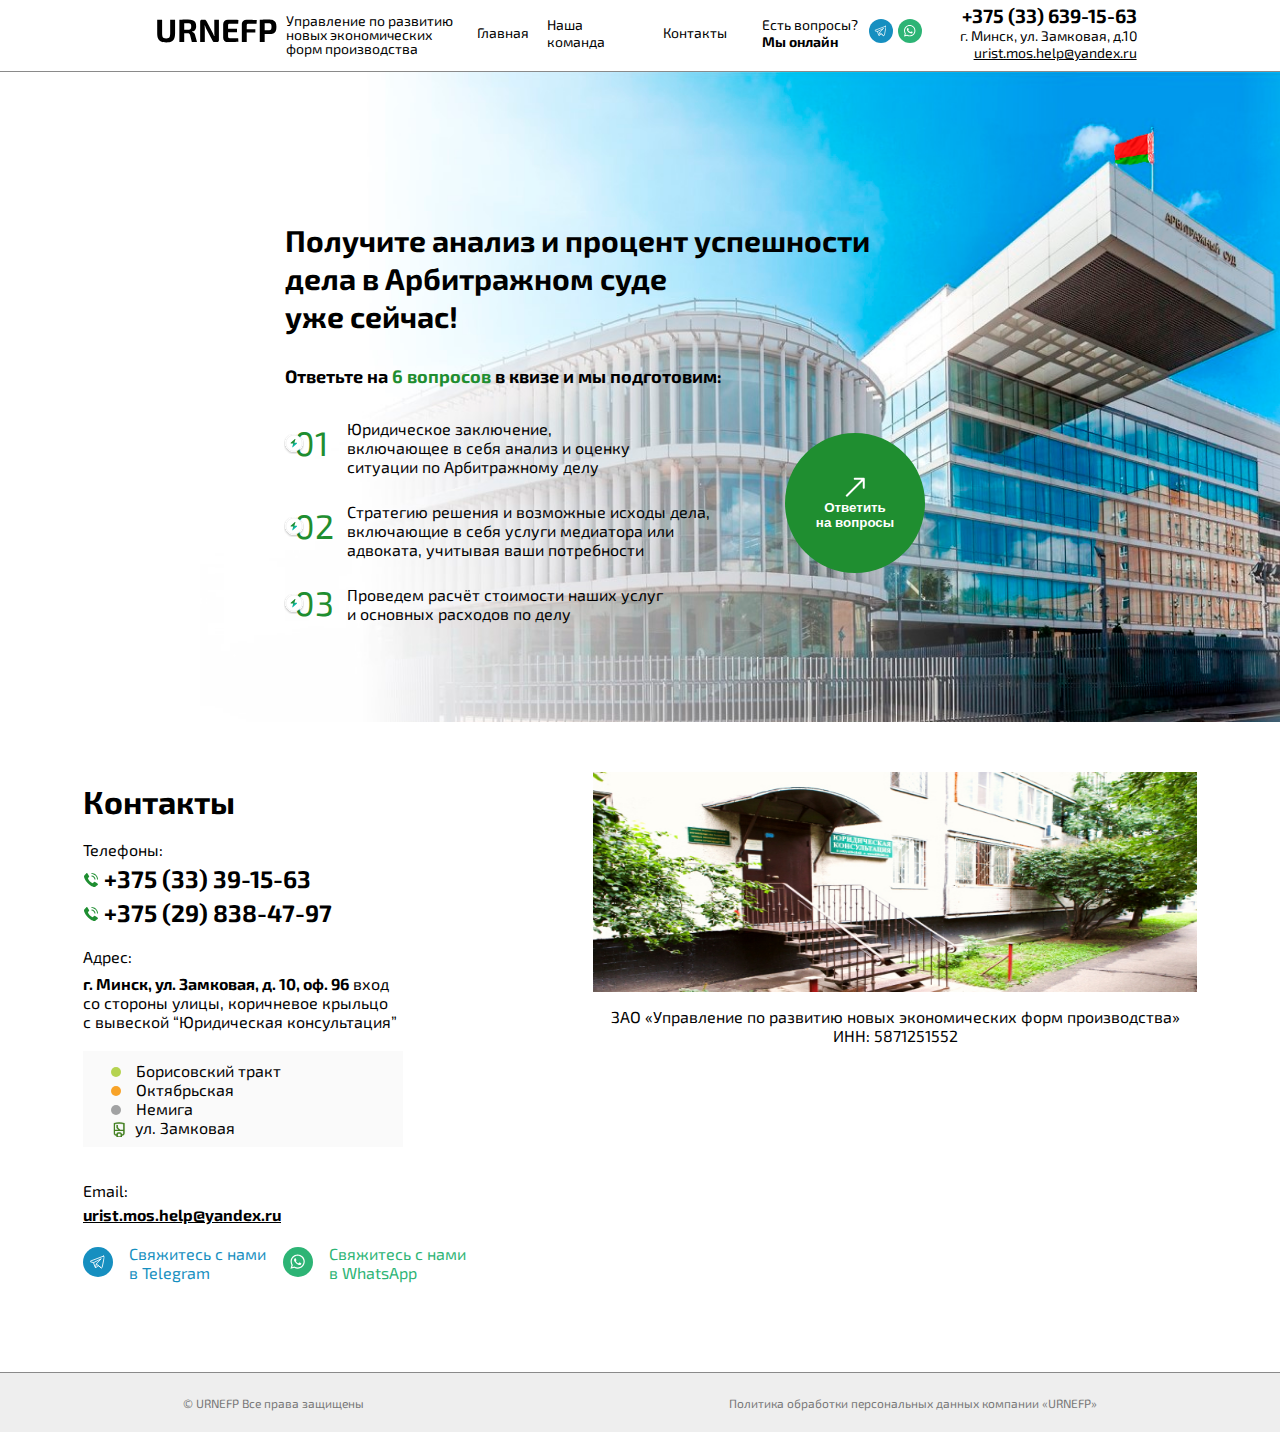
==== commit b34d108c: "Added some changes and fixed bugs" ====
--- a/index.html
+++ b/index.html
@@ -19,18 +19,35 @@
 	<script defer src="burger.js"></script>
 	<body>
 		<header class="header">
-			<div class="menu">
+			<nav class="menu">
 				<div class="logo">
-					<h1 class="logo__title">URNEFP</h1>
+					<div class="logo__title">
+						<a href="./index.html">
+							<svg
+								width="120"
+								height="100%"
+								viewBox="0 0 127 25"
+								fill="none"
+								xmlns="http://www.w3.org/2000/svg"
+							>
+								<path
+									d="M19.114 0.914998V15.025C19.114 17.405 18.8193 19.3203 18.23 20.771C17.6407 22.199 16.666 23.2417 15.306 23.899C13.9687 24.5337 12.178 24.851 9.934 24.851C7.554 24.851 5.65 24.5337 4.222 23.899C2.794 23.2417 1.76267 22.199 1.128 20.771C0.493333 19.3203 0.176 17.405 0.176 15.025V0.914998H5.378V15.025C5.378 16.4983 5.50267 17.6543 5.752 18.493C6.024 19.309 6.47733 19.887 7.112 20.227C7.74667 20.567 8.59667 20.737 9.662 20.737C10.7273 20.737 11.566 20.567 12.178 20.227C12.8127 19.887 13.2547 19.309 13.504 18.493C13.776 17.6543 13.912 16.4983 13.912 15.025V0.914998H19.114ZM32.6986 0.574998C34.7613 0.574998 36.4273 0.790332 37.6966 1.221C38.9886 1.629 39.9293 2.343 40.5186 3.363C41.1306 4.36033 41.4366 5.75433 41.4366 7.545C41.4366 8.633 41.2893 9.59633 40.9946 10.435C40.7226 11.251 40.2579 11.9083 39.6006 12.407C38.9433 12.9057 38.0479 13.223 36.9146 13.359V13.529C37.3226 13.597 37.7419 13.7557 38.1726 14.005C38.6259 14.2543 39.0453 14.6283 39.4306 15.127C39.8159 15.603 40.0993 16.249 40.2806 17.065L42.3206 24.375H36.8466L35.0446 17.235C34.8406 16.4643 34.5346 15.9317 34.1266 15.637C33.7413 15.3423 33.1973 15.195 32.4946 15.195C30.9533 15.195 29.6499 15.195 28.5846 15.195C27.5419 15.1723 26.6579 15.1497 25.9326 15.127C25.2299 15.1043 24.5953 15.0817 24.0286 15.059L24.1306 11.285H32.5966C33.5033 11.285 34.2173 11.1943 34.7386 11.013C35.2826 10.809 35.6566 10.4577 35.8606 9.959C36.0873 9.46033 36.2006 8.769 36.2006 7.885C36.2006 6.97833 36.0873 6.287 35.8606 5.811C35.6566 5.31233 35.2826 4.97233 34.7386 4.791C34.2173 4.587 33.5033 4.485 32.5966 4.485C30.4659 4.485 28.6639 4.49633 27.1906 4.519C25.7173 4.54167 24.7086 4.57567 24.1646 4.621L23.6546 0.914998C24.6066 0.801665 25.5019 0.722332 26.3406 0.676999C27.1793 0.631665 28.0973 0.608998 29.0946 0.608998C30.0919 0.586332 31.2933 0.574998 32.6986 0.574998ZM28.7886 0.914998V24.375H23.6546V0.914998H28.7886ZM65.5243 0.914998V22.505C65.5243 23.7517 64.9009 24.375 63.6543 24.375H60.7983C60.2316 24.375 59.8009 24.2503 59.5063 24.001C59.2116 23.729 58.9396 23.3323 58.6903 22.811L52.1963 10.503C51.9243 9.98167 51.6523 9.40367 51.3803 8.769C51.1309 8.13433 50.9156 7.52233 50.7343 6.933H50.3603C50.4283 7.545 50.4849 8.16833 50.5303 8.803C50.5756 9.415 50.5983 10.027 50.5983 10.639V24.375H45.6683V2.785C45.6683 1.53833 46.3029 0.914998 47.5723 0.914998H50.3943C50.9383 0.914998 51.3463 1.051 51.6183 1.323C51.9129 1.57233 52.1963 1.95766 52.4683 2.479L58.7583 14.413C59.0303 14.9343 59.3136 15.5123 59.6083 16.147C59.9029 16.7817 60.1863 17.439 60.4583 18.119H60.8663C60.7983 17.439 60.7416 16.7817 60.6963 16.147C60.6736 15.4897 60.6623 14.8437 60.6623 14.209L60.6283 0.914998H65.5243ZM75.0334 0.812999C76.3027 0.812999 77.5834 0.824333 78.8754 0.846999C80.1674 0.846999 81.4367 0.869665 82.6834 0.914998C83.93 0.960332 85.0974 1.03967 86.1854 1.153L85.9474 4.927H76.9374C76.3707 4.927 75.94 5.07433 75.6454 5.369C75.3734 5.66367 75.2374 6.09433 75.2374 6.661V18.629C75.2374 19.1957 75.3734 19.6263 75.6454 19.921C75.94 20.2157 76.3707 20.363 76.9374 20.363H85.9474L86.1854 24.137C85.0974 24.2277 83.93 24.307 82.6834 24.375C81.4367 24.4203 80.1674 24.443 78.8754 24.443C77.5834 24.4657 76.3027 24.477 75.0334 24.477C73.5374 24.477 72.3247 24.0463 71.3954 23.185C70.4887 22.301 70.0354 21.1563 70.0354 19.751V5.539C70.0354 4.111 70.4887 2.96633 71.3954 2.105C72.3247 1.24367 73.5374 0.812999 75.0334 0.812999ZM70.6474 10.333H84.6894V14.005H70.6474V10.333ZM94.8596 0.812999C96.061 0.812999 97.285 0.824333 98.5316 0.846999C99.801 0.846999 101.036 0.880999 102.238 0.949C103.462 0.994332 104.595 1.07367 105.638 1.187L105.366 4.927H96.8656C96.2536 4.927 95.789 5.07433 95.4716 5.369C95.1543 5.66367 94.9956 6.09433 94.9956 6.661V24.375H89.7936V5.607C89.7936 4.15633 90.2583 3.00033 91.1876 2.139C92.117 1.255 93.341 0.812999 94.8596 0.812999ZM90.4056 10.741H104.108V14.413H90.4056V10.741ZM117.797 0.574998C119.996 0.574998 121.719 0.801666 122.965 1.255C124.212 1.70833 125.096 2.49033 125.617 3.601C126.161 4.71167 126.433 6.26433 126.433 8.259C126.433 10.2537 126.173 11.8063 125.651 12.917C125.153 14.0277 124.325 14.8097 123.169 15.263C122.013 15.6937 120.449 15.909 118.477 15.909C117.435 15.909 116.415 15.8637 115.417 15.773C114.42 15.6823 113.491 15.569 112.629 15.433C111.768 15.297 111.031 15.161 110.419 15.025C109.807 14.8663 109.388 14.719 109.161 14.583L109.263 11.999C110.601 11.999 111.983 11.999 113.411 11.999C114.862 11.999 116.29 11.999 117.695 11.999C118.602 11.9763 119.305 11.863 119.803 11.659C120.325 11.455 120.687 11.081 120.891 10.537C121.118 9.993 121.231 9.23367 121.231 8.259C121.231 7.26167 121.118 6.491 120.891 5.947C120.687 5.403 120.325 5.029 119.803 4.825C119.305 4.59833 118.602 4.485 117.695 4.485C115.61 4.485 113.819 4.49633 112.323 4.519C110.827 4.54167 109.819 4.587 109.297 4.655L108.787 0.914998C109.739 0.801665 110.635 0.722332 111.473 0.676999C112.312 0.631665 113.219 0.608998 114.193 0.608998C115.191 0.586332 116.392 0.574998 117.797 0.574998ZM113.989 0.914998V24.375H108.787V0.914998H113.989Z"
+									fill="black"
+								/>
+							</svg>
+						</a>
+					</div>
 					<span class="logo__text">
 						Управление по развитию новых экономических форм производства
 					</span>
 				</div>
-				<button class="header__burger-btn" id="burger">
-					<span></span>
-					<span></span>
-					<span></span>
-				</button>
+				<div>
+					<button class="header__burger-btn" id="burger">
+						<span></span>
+						<span></span>
+						<span></span>
+					</button>
+				</div>
 				<ul class="menu__list">
 					<li class="menu__item">
 						<ul class="submenu__list">
@@ -41,12 +58,14 @@
 								<a href="./my_team.html" class="submenu__link">Наша команда</a>
 							</li>
 							<li class="submenu__item">
-								<a href="#contacts" class="submenu__link">Контакты</a>
+								<a href="./index.html#contacts" class="submenu__link"
+									>Контакты</a
+								>
 							</li>
 						</ul>
 					</li>
 					<li class="menu__item questions__icons">
-						<div class="questions">Есть вопросы?  <b>Мы онлайн</b></div>
+						<div class="questions">Есть вопросы? <b>Мы онлайн</b></div>
 						<div class="icons">
 							<?xml version="1.0" standalone="no"?>
 							<a
@@ -149,7 +168,7 @@
 						</address>
 					</li>
 				</ul>
-			</div>
+			</nav>
 		</header>
 		<main class="main">
 			<section class="container">
@@ -383,23 +402,7 @@
 								type="text/javascript"
 								charset="utf-8"
 								async
-								src="https://api-maps.yandex.ru/services/constructor/1.0/js/?um=constructor%3A9b0b58cb18b2513bdede91338a245a156dfb18046d193e7bc371ff586e5b4ec9&amp;width=600&amp;height=240&amp;lang=ru_RU&amp;scroll=true"
-							></script>
-						</div>
-						<div class="contacts__map_mobile-map">
-							<script
-								type="text/javascript"
-								charset="utf-8"
-								async
-								src="https://api-maps.yandex.ru/services/constructor/1.0/js/?um=constructor%3A09ed262812ff831a3f1dda52b434efb1ab1a56716a75fac0df477bd629d338b6&amp;width=345&amp;height=240&amp;lang=ru_RU&amp;scroll=true"
-							></script>
-						</div>
-						<div class="contacts__map_mini-laptop-map">
-							<script
-								type="text/javascript"
-								charset="utf-8"
-								async
-								src="https://api-maps.yandex.ru/services/constructor/1.0/js/?um=constructor%3A09ed262812ff831a3f1dda52b434efb1ab1a56716a75fac0df477bd629d338b6&amp;width=472&amp;height=240&amp;lang=ru_RU&amp;scroll=true"
+								src="https://api-maps.yandex.ru/services/constructor/1.0/js/?um=constructor%3A9b0b58cb18b2513bdede91338a245a156dfb18046d193e7bc371ff586e5b4ec9&amp;width=100%&amp;height=240&amp;lang=ru_RU&amp;scroll=true"
 							></script>
 						</div>
 						<p>
--- a/css/style.css
+++ b/css/style.css
@@ -39,13 +39,17 @@
 	color: #1f8e30;
 }
 
-.burger {
+#burger {
 	display: none;
 }
 
 @media screen and (max-width: 768px) {
 	.header {
 		max-width: 100%;
+	}
+
+	#burger {
+		display: block;
 	}
 
 	.header__burger-btn {
@@ -118,6 +122,7 @@
 			transition: 0.6s;
 			transform: translateY(154.8%);
 		}
+
 		& .content__title {
 			z-index: 0;
 		}
@@ -167,11 +172,11 @@
 		text-align: center;
 		display: flex;
 		flex-direction: column;
+		left: 0px;
 		gap: 30px;
 		width: inherit;
 	}
 }
-
 
 .submenu__list {
 	display: flex;
@@ -202,11 +207,13 @@
 		& > .submenu__item {
 			width: 100%;
 		}
+
 		& .submenu__link {
 			width: 400px;
 			padding: 10px 0px;
 			height: 50px;
 		}
+
 		& .submenu__link:hover {
 			background-color: #f4f0ef;
 			transition: 0.3s;
@@ -217,16 +224,11 @@
 
 .logo {
 	display: flex;
-	justify-content: space-between;
+	justify-content: space-around;
 	align-items: center;
 	gap: 2.5%;
 	width: 300px;
 	margin-right: 20px;
-}
-
-.logo__title {
-	margin-left: 4%;
-	font-size: 175%;
 }
 
 .logo__text {
@@ -262,6 +264,7 @@
 }
 
 @media (max-width: 768px) {
+	
 	.questions {
 		display: flex;
 		justify-content: center;
@@ -333,25 +336,15 @@
 		color: #827e7d;
 		transition: 0.3s;
 	}
+
 	&:not(:hover) {
 		color: #000;
 		transition: 0.3s;
 	}
 }
 
-.mail {
-	text-decoration: underline;
-	&:hover {
-		color: #827e7d;
-		transition: 0.3s;
-	}
-	&:not(:hover) {
-		color: #000;
-		transition: 0.3s;
-	}
-}
-
-.container {
+@media (min-width: 1025px) {
+	.container {
 	display: flex;
 	justify-content: center;
 	align-items: center;
@@ -362,6 +355,185 @@
 	background-repeat: no-repeat;
 	background-size: 100%;
 }
+}
+
+@media (min-width: 769px) and (max-width: 1024px) {
+	.logo__text {
+		display: none;
+	}
+
+	#burger {
+		display: block;
+	}
+
+	.logo {
+		position: relative;
+		z-index: 2;
+	}
+
+	.questions {
+		display: flex;
+		justify-content: center;
+		align-items: center;
+		gap: 5px;
+		width: 800px;
+	}
+
+	.questions__icons {
+		flex-direction: column;
+		gap: 30px;
+	}
+
+	.submenu__list {
+		flex-direction: column;
+		justify-content: center;
+		align-items: center;
+		text-align: center;
+		width: 100%;
+		gap: 20px;
+		& > .submenu__item {
+			width: 100%;
+		}
+
+		& .submenu__link {
+			width: 400px;
+			padding: 10px 0px;
+			height: 50px;
+		}
+
+		& .submenu__link:hover {
+			background-color: #f4f0ef;
+			transition: 0.3s;
+			color: black;
+		}
+	}
+
+	.header {
+		max-width: 100%;
+	}
+
+	.header__burger-btn {
+		position: relative;
+		width: 40px;
+		height: 40px;
+		border: none;
+		background: #fff;
+	}
+
+	.header__burger-btn span {
+		position: absolute;
+		width: 30px;
+		height: 2px;
+		background: #000;
+		left: 5px;
+	}
+
+	.header__burger-btn span:nth-child(1) {
+		transform: translateY(-10px);
+	}
+
+	.header__burger-btn span:nth-child(3) {
+		transform: translateY(10px);
+	}
+
+	.main.open {
+		display: none;
+	}
+
+	.menu {
+		display: flex;
+		gap: 0px;
+		font-size: 28px;
+		& svg {
+			transform: scale(1.5);
+			margin: 0 10px;
+		}
+	}
+
+	.menu.open {
+		position: fixed;
+		display: flex;
+		justify-content: center;
+		width: 100%;
+		z-index: 1;
+		background-color: #fff;
+		& .menu__list {
+			position: fixed;
+			transition: 0.6s;
+			transform: translateY(154.8%);
+		}
+
+		& .content__title {
+			z-index: 0;
+		}
+	}
+
+	.menu.open .header__burger-btn span:nth-child(1) {
+		transform: translateY(0) rotate(45deg);
+		transition: 0.5s;
+	}
+
+	.menu.open .header__burger-btn span:nth-child(2) {
+		opacity: 0;
+	}
+
+	.menu.open .header__burger-btn span:nth-child(3) {
+		transform: translateY(0) rotate(-45deg);
+		transition: 0.5s;
+	}
+
+	.menu .header__burger-btn span:nth-child(1) {
+		transition: 0.5s;
+	}
+
+	.menu .header__burger-btn span:nth-child(2) {
+		transition: 0.5s;
+	}
+
+	.menu .header__burger-btn span:nth-child(3) {
+		transition: 0.5s;
+	}
+
+	.menu__list {
+		position: absolute;
+		flex-direction: column;
+		justify-content: center;
+		align-items: center;
+		gap: 30px;
+		top: -855px;
+		width: 100%;
+		height: 600px;
+		background: #fff;
+		transition: 0.9s;
+		z-index: 4;
+	}
+
+	.menu__item address {
+		text-align: center;
+		display: flex;
+		flex-direction: column;
+		left: 0px;
+		gap: 30px;
+		width: inherit;
+	}
+
+	
+}
+
+.mail {
+	text-decoration: underline;
+	&:hover {
+		color: #827e7d;
+		transition: 0.3s;
+	}
+
+	&:not(:hover) {
+		color: #000;
+		transition: 0.3s;
+	}
+}
+
+
 
 .bg-adaptive {
 	display: none;
@@ -390,16 +562,79 @@
 	padding: 30px 0;
 }
 
-@media (max-width: 768px) {
+@media screen and (min-width: 769px) and (max-width:1024px) {
+	.container {
+		display: flex;
+	justify-content: center;
+	align-items: center;
+	max-width: 100%;
+	height: 650px;
+	background-image: url(/images/bg.png);
+	background-repeat: no-repeat;
+	background-size: 120%;
+	}
+}
+
+@media (min-width: 0px) and (max-width: 600px) {
+	.container {
+		margin-top: 250px;
+		max-width: 100%;
+		background-image: none;
+		height: 600px;
+	}
+
+	.bg-adaptive {
+		display: block;
+	}
+
+	.content {
+		display: flex;
+		justify-content: center;
+		align-items: center;
+		font-size: 16px;
+		flex-direction: column;
+		margin-left: 0px;
+		margin-top: -50px;
+		max-width: inherit;
+		
+		& a {
+			position: relative;
+		top: 250px;
+		left: -225px;
+		}
+		& .bg-adaptive {
+			height: 250px;
+			
+		}
+	}
+
+	.content__title {
+		position: absolute;
+		top: 100px;
+		text-align: center;
+		font-size: 17px;
+		max-width: 94%;
+	}
+
+	.content__subtitle {
+		font-size: 20px;
+		text-align: center;
+	}
+}
+
+@media (min-width: 427px) and (max-width: 769px) {
 	.container {
 		margin-top: 220px;
 		max-width: 100%;
 		background-image: none;
 		height: 600px;
+		display: flex;
+		justify-content: center;
 	}
 
 	.bg-adaptive {
 		display: block;
+		margin-top: 150px;
 	}
 
 	.content {
@@ -410,8 +645,13 @@
 		flex-direction: column;
 		margin-left: 0px;
 		margin-top: -220px;
-		
-	}
+		& a {
+			position: relative;
+		top: 250px;
+		left: -225px;
+		}
+	}
+
 
 	.content__title {
 		position: absolute;
@@ -473,14 +713,17 @@
 	& > a {
 		color: white;
 	}
+
 	&:hover {
 		background-color: #4ba55b;
 		transition: 0.3s;
 	}
+
 	&:not(:hover) {
 		background-color: #1f8e30;
 		transition: 0.3s;
 	}
+
 	&:active {
 		background-color: #187228;
 	}
@@ -489,11 +732,10 @@
 @media (max-width: 768px) {
 	.btn {
 		position: relative;
-		top: 250px;
-		left: -225px;
-	}
-}
-
+    top: 0;
+    left: -30px;
+	}
+}
 
 .contacts {
 	display: flex;
@@ -502,8 +744,6 @@
 	height: 620px;
 	margin-bottom: 30px;
 	max-width: 100%;
-	background-image: url(./images/contacts_bg.jpg);
-	background-repeat: no-repeat;
 }
 
 .contacts__container {
@@ -520,7 +760,7 @@
 	flex-direction: column;
 	text-align: left;
 	gap: 20px;
-	max-width: 50%;
+	max-width: 100%;
 }
 
 .contacts__info_title {
@@ -528,20 +768,24 @@
 }
 
 .contacts__info_numbers {
-	position: relative;
-	left: 0px;
-	display: flex;
-	flex-wrap: wrap;
-	flex-direction: column;
-	gap: 5px;
-	text-align: left;
+  position: relative;
+    left: 0px;
+    display: flex;
+    flex-wrap: wrap;
+    flex-direction: column;
+    gap: 5px;
+    text-align: left;
+    width: 300px;
 	& > span {
 		font-size: 100%;
+	}
+	& > .number {
+
 	}
 	& > a {
 		font-weight: bold;
 		font-size: 150%;
-		min-width: 300px;
+		width: inherit;
 		& > img {
 			height: 16px;
 		}
@@ -567,14 +811,17 @@
 			list-style-image: url('../images/green-marker.svg');
 			padding: 0px 8px;
 		}
+
 		& > .metro-way_list-item-orange {
 			list-style-image: url('../images/orange-marker.svg');
 			padding: 0px 8px;
 		}
+
 		& > .metro-way_list-item-gray {
 			list-style-image: url('../images/gray-marker.svg');
 			padding: 0px 8px;
 		}
+
 		& > .metro-way_list-item-exit {
 			background-image: url('../images/exit-marker.svg');
 			background-repeat: no-repeat;
@@ -619,6 +866,7 @@
 .contacts__info_call-with-me__tg > a {
 	color: #168fc0;
 }
+
 .contacts__info_call-with-me__whatsapp > a {
 	color: #2db475;
 }
@@ -627,6 +875,7 @@
 	color: #45a5cd;
 	transition: 0.3s;
 }
+
 .contacts__info_call-with-me__whatsapp > a:hover {
 	color: #57c391;
 	transition: 0.3s;
@@ -635,6 +884,7 @@
 .contacts__info_call-with-me__tg > a:active {
 	color: #12729a;
 }
+
 .contacts__info_call-with-me__whatsapp > a:active {
 	color: #24905e;
 }
@@ -662,6 +912,7 @@
 
 .contacts__map > img {
 	height: 220px;
+	min-width: 345px;
 	width: 100%;
 }
 
@@ -669,29 +920,80 @@
 	display: block;
 }
 
-.contacts__map_mobile-map {
-	display: none;
-}
-
-.contacts__map_mini-laptop-map {
-	display: none;
-}
-
-@media (max-width: 768px) {
+@media (max-width: 426px) {
+	.contacts__info_numbers a {
+		font-size: 18px;
+	}
+
+
 	.contacts {
 		flex-direction: column;
 		max-width: 100%;
 		height: 1200px;
-		margin-top: 100px;
+		padding-top: 50px;
 	}
 
 	.contacts__container {
 		flex-direction: column;
 		justify-content: center;
+	}
+
+	.contacts__info_numbers {
+		width: 220px;
 	}
 
 	.contacts__info_title {
 		text-align: center;
+		width: 100%;
+	}
+	.contacts__info_address {
+		width: 220px;
+	}
+	
+	.contacts__info_metro-way {
+		width: 220px;
+	}
+
+	.contacts__info_call-with-me {
+		flex-direction: column;
+		width: 220px;
+		align-items: flex-start;
+	}
+
+	.contacts__map > img {
+	max-height: 140px;
+	min-width: 192px;
+	width: 220px;
+}
+
+	.contacts__container {
+		padding: 0;
+		margin: 0;
+	}
+}
+
+@media screen and (min-width: 768px) and (max-width: 850px) {
+	.contacts {
+		padding-top: 0 !important;
+	}
+}
+
+@media (min-width: 427px) and (max-width: 850px) {
+	.contacts {
+		flex-direction: column;
+		max-width: 100%;
+		height: 1200px;
+		padding-top: 300px;
+	}
+
+	.contacts__container {
+		flex-direction: column;
+		justify-content: center;
+	}
+
+	.contacts__info_title {
+		text-align: center;
+		width: 100%;
 	}
 
 	.contacts__info_call-with-me {
@@ -700,37 +1002,21 @@
 		align-items: flex-start;
 	}
 
-	.contacts__map_mobile-map {
-		display: block;
-	}
-
-	.contacts__map_laptop-map {
-		display: none;
-	}
-
-	.contacts__map_mini-laptop-map {
-		display: none;
-	}
 	.contacts__container {
 		padding: 0;
+	}
+}
+
+@media screen and (max-width: 426px) {
+	.contacts {
+		margin: 400px auto 70px auto;
 	}
 }
 
 @media (min-width: 769px) and (max-width: 1024px) {
 	.contacts__container {
 		padding: 0 40px;
-	}
-
-	.contacts__map_mobile-map {
-		display: none;
-	}
-
-	.contacts__map_mini-laptop-map {
-		display: block;
-	}
-	.contacts__map_laptop-map {
-		display: none;
-	}
+	}	
 }
 
 .footer {
@@ -746,7 +1032,28 @@
 }
 
 @media (max-width: 768px) {
+	.contacts__map img {
+		width: 100%;
+	}
+	.contacts__map {
+		max-width: 80%;
+	}
 	.footer {
 		width: 100%;
 	}
-}
+	
+}
+
+@media (max-width: 425px) {
+	.footer {
+		font-size: 13px;
+		justify-content: space-around;
+		gap: 10px;
+	}
+}
+
+@media (min-width: 427px) and (max-width: 768px) {
+	.footer {
+		margin-top: 40%;
+	}
+}
